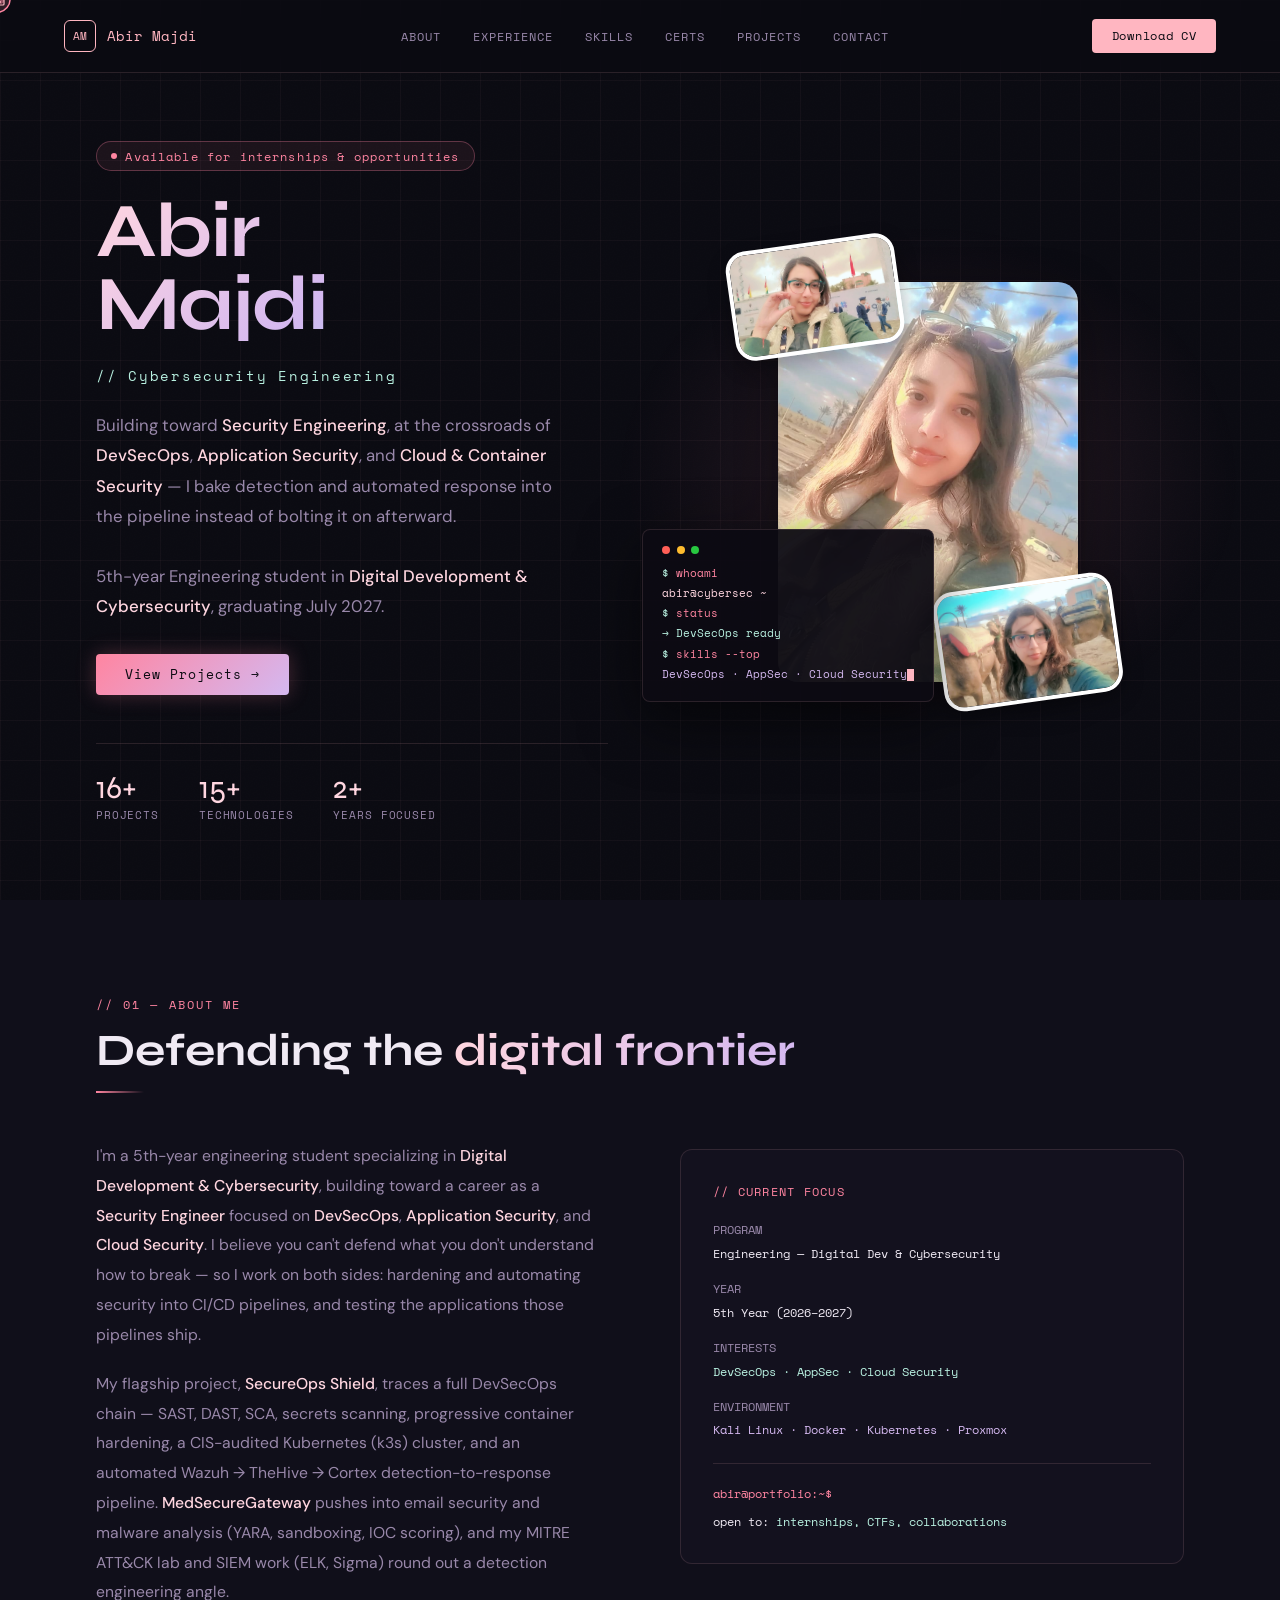
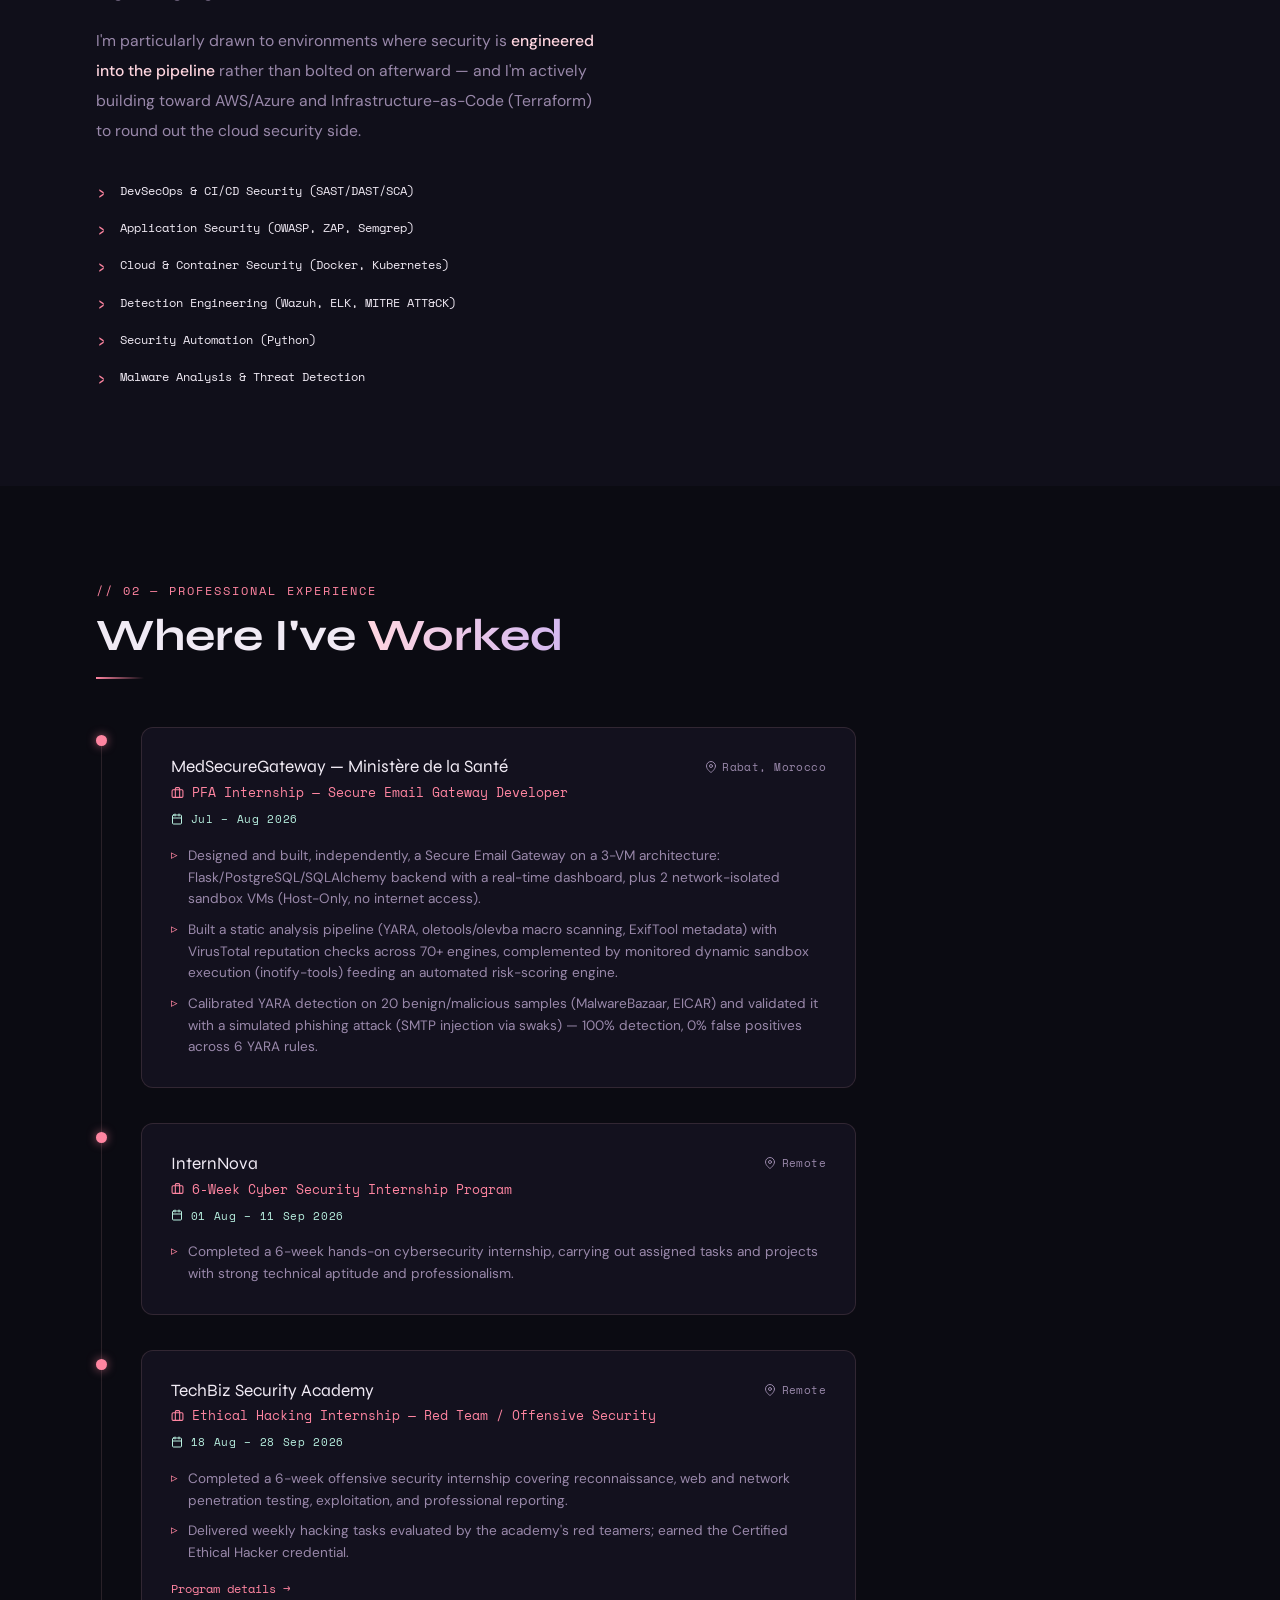
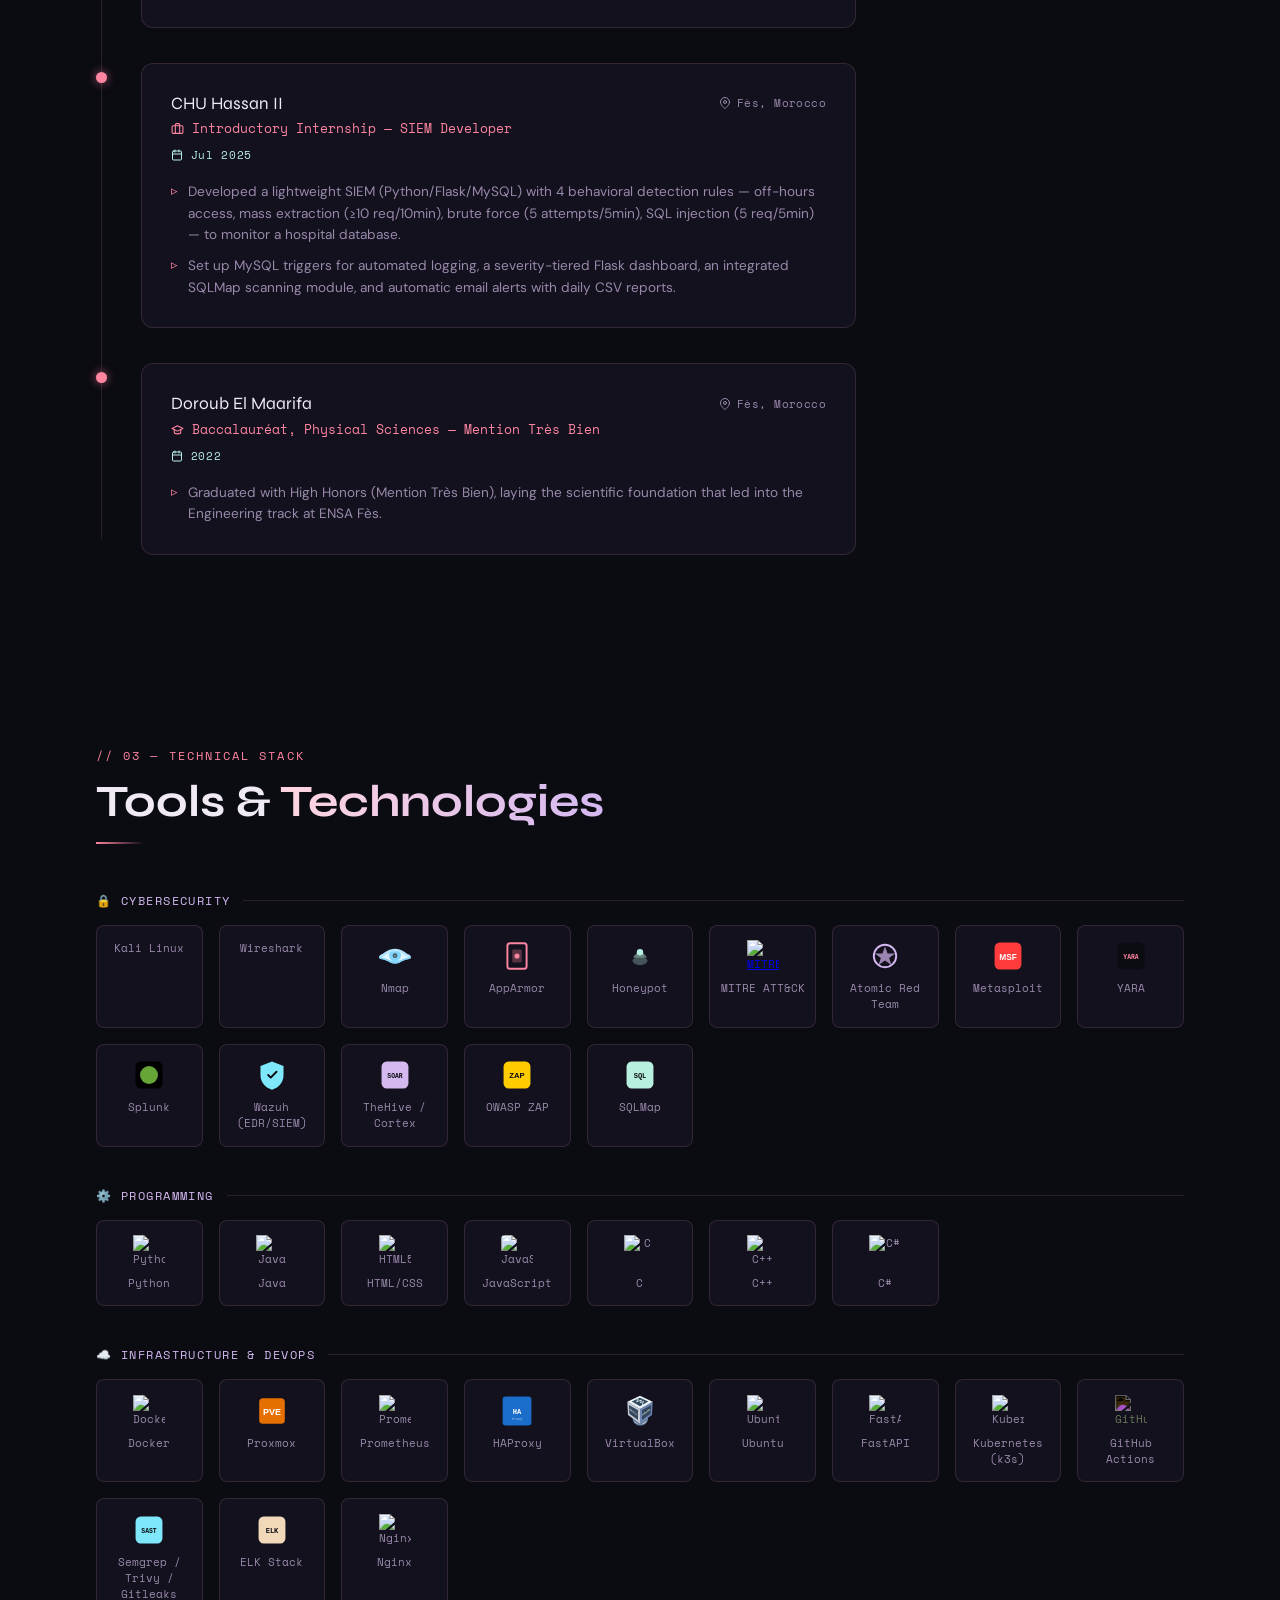
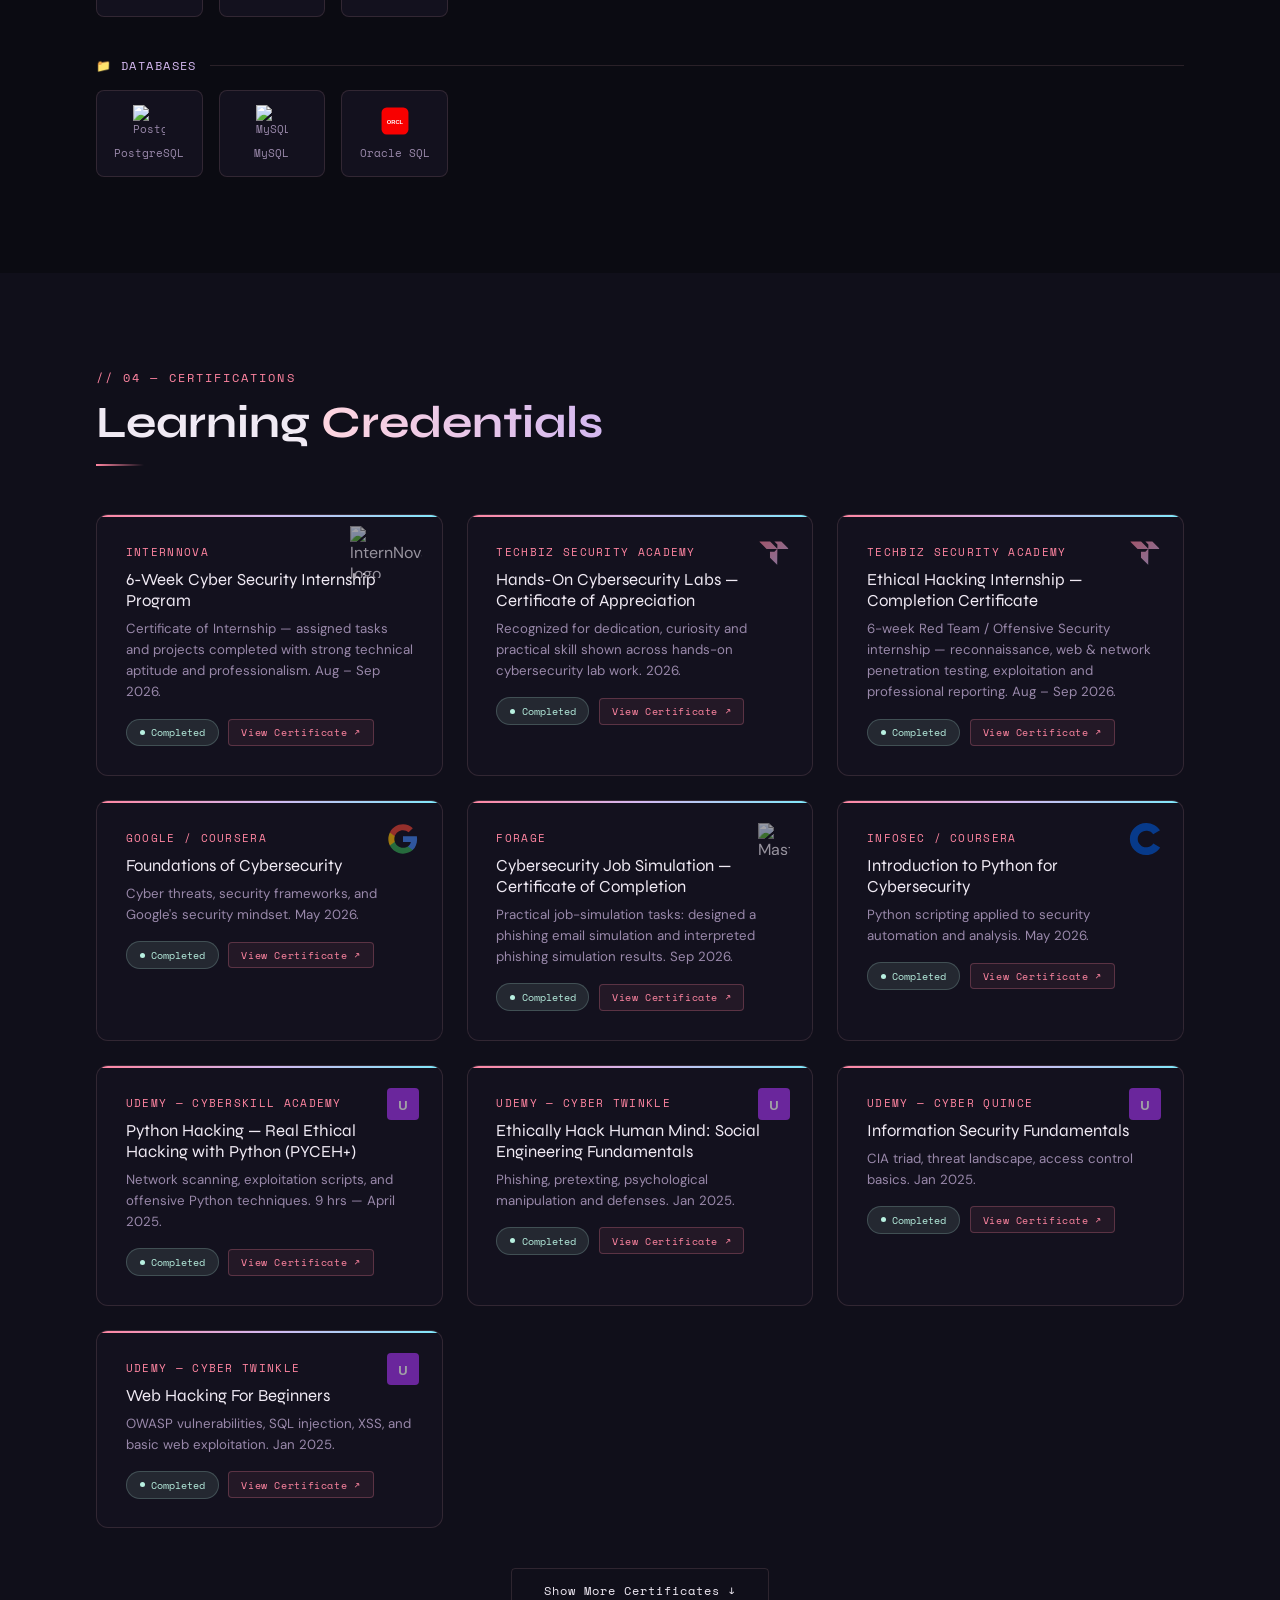
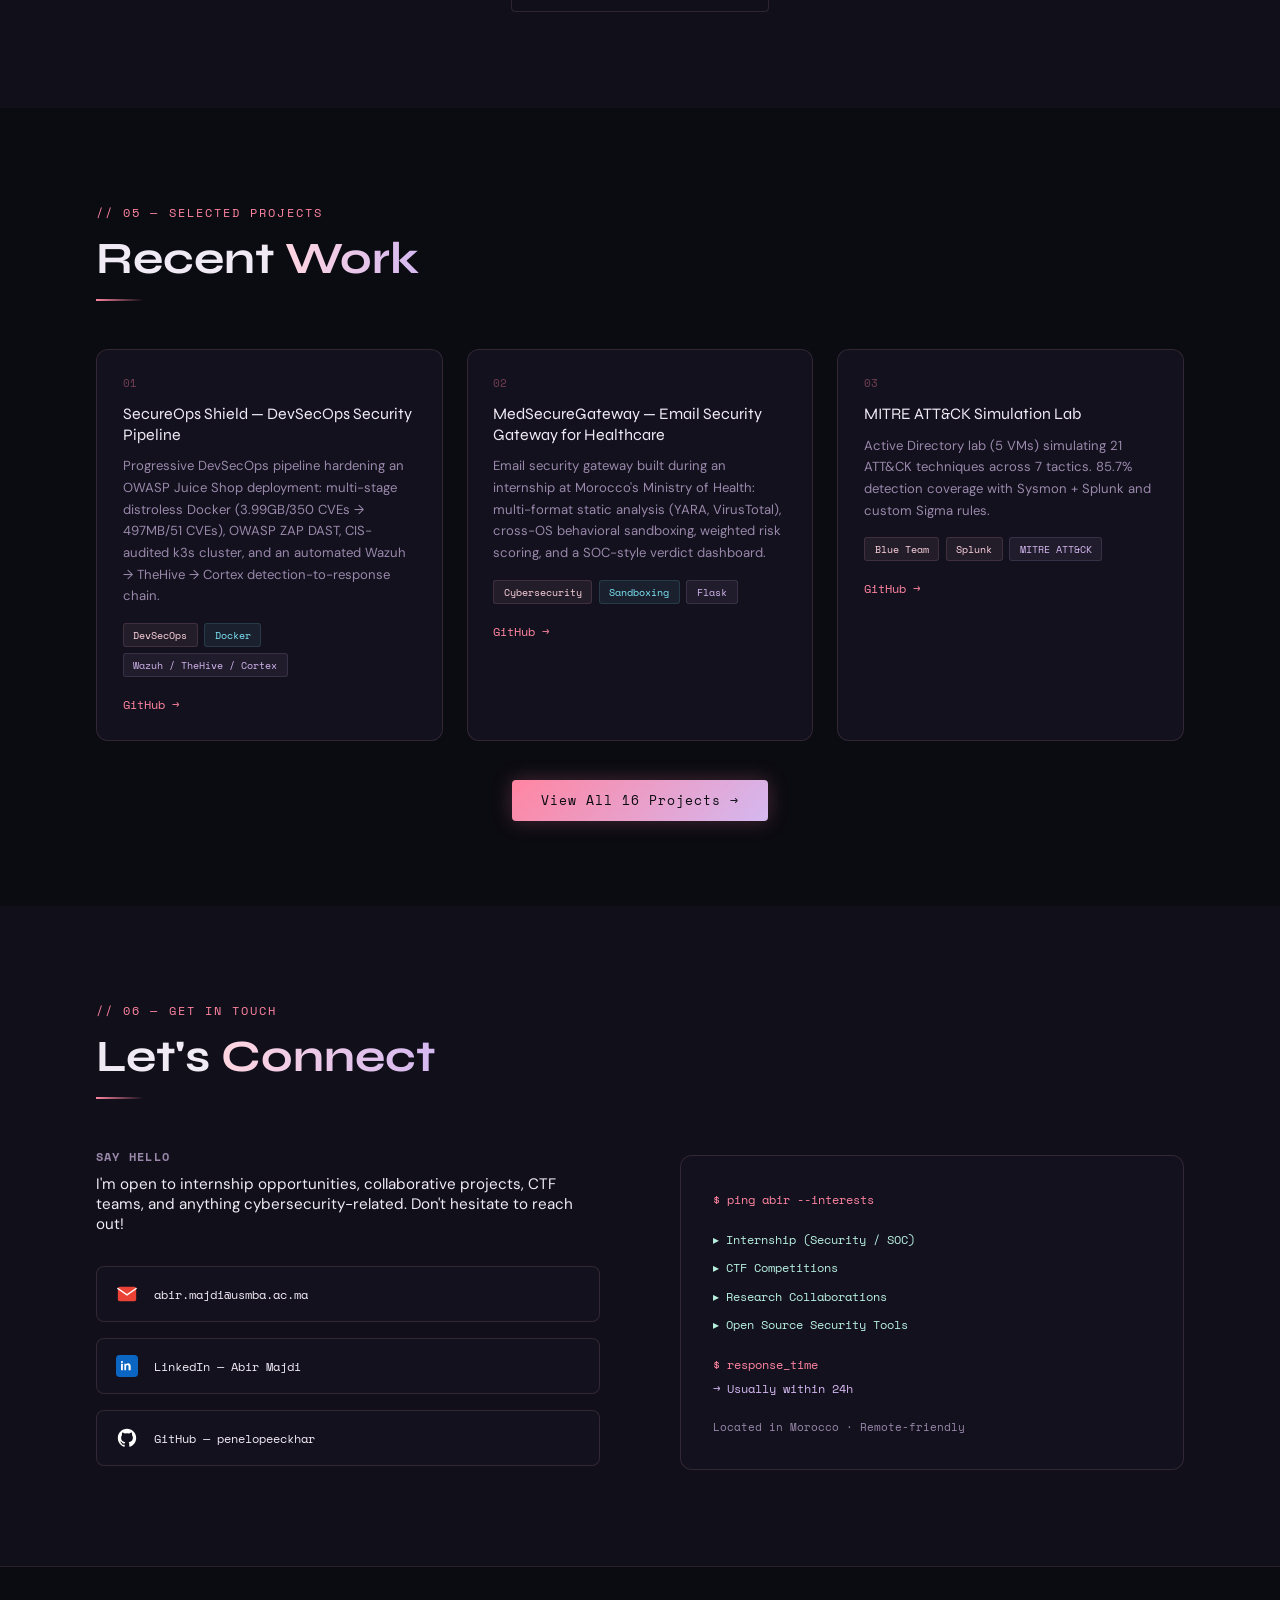
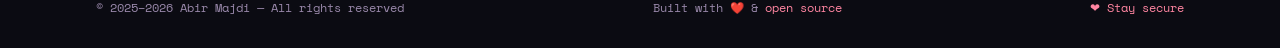
==== index.htm @ 8ecdbb7c "certif" ====
<!DOCTYPE html>
<html lang="en">
<head>
  <meta charset="UTF-8" />
  <meta name="viewport" content="width=device-width, initial-scale=1.0" />
  <title>Abir Majdi — Cybersecurity Engineer</title>
  <link href="https://fonts.googleapis.com/css2?family=Space+Mono:ital,wght@0,400;0,700;1,400&family=DM+Sans:wght@300;400;500;600&family=Syne:wght@700;800&display=swap" rel="stylesheet" />
  <style>
    *, *::before, *::after { box-sizing: border-box; margin: 0; padding: 0; cursor: none !important; }
    #cursor { position: fixed; top: 0; left: 0; pointer-events: none; z-index: 99999; transform: translate(-50%, -50%); }
    #cursor svg { display: block; transition: transform .15s ease; }
    body:has(a:hover) #cursor svg, body:has(button:hover) #cursor svg { transform: scale(1.4); }
    #cursor-trail { position: fixed; top: 0; left: 0; pointer-events: none; z-index: 99998; width: 8px; height: 8px; border-radius: 50%; background: var(--pink-glow); opacity: .5; transform: translate(-50%, -50%); transition: left .12s ease, top .12s ease; }
    :root {
      --bg: #0b0b12; --bg2: #100f1a; --card: #13111e;
      --border: rgba(255,182,193,.13); --pink: #ffb6c1; --pink-light: #ffd6e0;
      --pink-glow: #ff85a1; --mint: #b8f0e0; --lavender: #d4b8f0; --cyan: #7ee8fa;
      --text: #f0eaf4; --muted: #9988aa;
      --font-mono: 'Space Mono', monospace; --font-body: 'DM Sans', sans-serif; --font-head: 'Syne', sans-serif;
    }
    html { scroll-behavior: smooth; }
    body { background: var(--bg); color: var(--text); font-family: var(--font-body); overflow-x: hidden; }
    body::before { content: ''; position: fixed; inset: 0; z-index: 0; pointer-events: none; background-image: url("data:image/svg+xml,%3Csvg viewBox='0 0 200 200' xmlns='http://www.w3.org/2000/svg'%3E%3Cfilter id='n'%3E%3CfeTurbulence type='fractalNoise' baseFrequency='.75' numOctaves='4' stitchTiles='stitch'/%3E%3C/filter%3E%3Crect width='100%25' height='100%25' filter='url(%23n)' opacity='.04'/%3E%3C/svg%3E"); background-size: 200px 200px; opacity: .35; }
    body::after { content: ''; position: fixed; inset: 0; z-index: 0; pointer-events: none; background-image: linear-gradient(rgba(255,182,193,.04) 1px, transparent 1px), linear-gradient(90deg, rgba(255,182,193,.04) 1px, transparent 1px); background-size: 40px 40px; }
    nav { position: fixed; top: 0; left: 0; right: 0; z-index: 1000; display: flex; align-items: center; justify-content: space-between; padding: 1.2rem 4rem; background: rgba(11,11,18,.85); backdrop-filter: blur(20px); border-bottom: 1px solid var(--border); }
    .nav-logo { display: flex; align-items: center; gap: .7rem; font-family: var(--font-mono); font-size: .85rem; color: var(--pink); text-decoration: none; }
    .nav-logo-icon { width: 32px; height: 32px; border: 1.5px solid var(--pink); border-radius: 6px; display: flex; align-items: center; justify-content: center; font-size: .7rem; color: var(--pink); }
    .nav-links { display: flex; gap: 2rem; list-style: none; }
    .nav-links a { font-family: var(--font-mono); font-size: .78rem; color: var(--muted); text-decoration: none; letter-spacing: .08em; text-transform: uppercase; transition: color .2s; position: relative; }
    .nav-links a::after { content: ''; position: absolute; bottom: -4px; left: 0; right: 0; height: 1px; background: var(--pink-glow); transform: scaleX(0); transform-origin: left; transition: transform .25s ease; }
    .nav-links a:hover { color: var(--pink-light); }
    .nav-links a:hover::after { transform: scaleX(1); }
    .nav-cv { font-family: var(--font-mono); font-size: .78rem; color: var(--bg); background: var(--pink); padding: .45rem 1.2rem; border-radius: 4px; text-decoration: none; letter-spacing: .06em; transition: background .2s, transform .15s; }
    .nav-cv:hover { background: var(--pink-light); transform: translateY(-1px); }
    #home { position: relative; z-index: 1; min-height: 100vh; display: grid; grid-template-columns: 1fr 1fr; align-items: center; padding: 8rem 6rem 4rem; gap: 4rem; }
    .hero-text { display: flex; flex-direction: column; gap: 1.5rem; }
    .hero-badge { display: inline-flex; align-items: center; gap: .5rem; font-family: var(--font-mono); font-size: .72rem; color: var(--pink-glow); border: 1px solid rgba(255,133,161,.3); background: rgba(255,133,161,.07); padding: .35rem .9rem; border-radius: 20px; letter-spacing: .1em; width: fit-content; }
    .hero-badge::before { content: ''; width: 6px; height: 6px; border-radius: 50%; background: var(--pink-glow); animation: pulse 2s infinite; }
    @keyframes pulse { 0%, 100% { box-shadow: 0 0 0 0 rgba(255,133,161,.5); } 50% { box-shadow: 0 0 0 5px rgba(255,133,161,0); } }
    .hero-name { font-family: var(--font-head); font-size: clamp(3rem, 6vw, 5.5rem); line-height: .95; letter-spacing: -.02em; background: linear-gradient(135deg, var(--pink-light) 0%, var(--lavender) 50%, var(--cyan) 100%); -webkit-background-clip: text; -webkit-text-fill-color: transparent; background-clip: text; }
    .hero-role { font-family: var(--font-mono); font-size: .9rem; color: var(--mint); letter-spacing: .12em; }
    .hero-desc { font-size: 1.05rem; line-height: 1.8; color: var(--muted); max-width: 480px; }
    .hero-desc strong { color: var(--pink-light); font-weight: 500; }
    .hero-ctas { display: flex; gap: 1rem; flex-wrap: wrap; margin-top: .5rem; }
    .btn-primary { font-family: var(--font-mono); font-size: .8rem; background: linear-gradient(135deg, var(--pink-glow), var(--lavender)); color: #0b0b12; padding: .7rem 1.8rem; border-radius: 4px; text-decoration: none; letter-spacing: .08em; transition: transform .2s, box-shadow .2s; box-shadow: 0 0 20px rgba(255,133,161,.25); }
    .btn-primary:hover { transform: translateY(-2px); box-shadow: 0 0 30px rgba(255,133,161,.45); }
    .btn-outline { font-family: var(--font-mono); font-size: .8rem; border: 1px solid var(--border); color: var(--text); padding: .7rem 1.8rem; border-radius: 4px; text-decoration: none; letter-spacing: .08em; transition: border-color .2s, color .2s; }
    .btn-outline:hover { border-color: var(--pink); color: var(--pink-light); }
    .hero-stats { display: flex; gap: 2.5rem; margin-top: 1.5rem; border-top: 1px solid var(--border); padding-top: 1.5rem; }
    .stat-val { font-family: var(--font-head); font-size: 2rem; color: var(--pink-light); }
    .stat-label { font-family: var(--font-mono); font-size: .68rem; color: var(--muted); letter-spacing: .08em; text-transform: uppercase; }
    .hero-visual { position: relative; display: flex; justify-content: center; align-items: center; }
    .photo-container { position: relative; width: 300px; height: 400px; }
    .profile-photo { width: 100%; height: 100%; border-radius: 20px; box-shadow: 0 10px 40px rgba(0,0,0,.35); object-fit: cover; transition: transform .3s ease; display: block; }
    .profile-photo:hover { transform: scale(1.05); }
    .overlay-photo { position: absolute; width: 180px; border-radius: 20px; bottom: -20px; right: -40px; transform: rotate(-8deg); box-shadow: 0 8px 20px rgba(0,0,0,.3); border: 4px solid #fff; transition: transform .3s ease; object-fit: cover; height: 120px; }
    .overlay-photo:hover { transform: scale(1.05) rotate(-3deg); }
    .overlay-photo1 { position: absolute; width: 170px; border-radius: 20px; top: -40px; left: -48px; transform: rotate(-8deg); box-shadow: 0 8px 20px rgba(0,0,0,.3); border: 4px solid #fff; transition: transform .3s ease; object-fit: cover; height: 110px; }
    .overlay-photo1:hover { transform: scale(1.05) rotate(2deg); }
    .hero-glow { position: absolute; inset: -60px; z-index: 0; background: radial-gradient(ellipse at center, rgba(255,133,161,.12) 0%, transparent 70%); pointer-events: none; }
    .terminal-card { position: absolute; bottom: -20px; left: -30px; z-index: 10; background: rgba(13,11,20,.95); border: 1px solid var(--border); border-radius: 8px; padding: 1rem 1.2rem; font-family: var(--font-mono); font-size: .7rem; min-width: 220px; box-shadow: 0 20px 60px rgba(0,0,0,.5); }
    .term-bar { display: flex; gap: .4rem; margin-bottom: .6rem; }
    .term-dot { width: 8px; height: 8px; border-radius: 50%; }
    .term-red { background: #ff5f57; } .term-yellow { background: #febc2e; } .term-green { background: #28c840; }
    .term-line { color: var(--mint); margin-bottom: .2rem; }
    .term-line span { color: var(--pink-glow); }
    .term-cursor { display: inline-block; width: 7px; height: 12px; background: var(--pink); animation: blink 1s step-end infinite; vertical-align: middle; }
    @keyframes blink { 0%,100%{opacity:1} 50%{opacity:0} }
    section { position: relative; z-index: 1; padding: 6rem 6rem; }
    .section-label { font-family: var(--font-mono); font-size: .72rem; color: var(--pink-glow); letter-spacing: .18em; text-transform: uppercase; margin-bottom: .8rem; }
    .section-title { font-family: var(--font-head); font-size: clamp(2rem, 3.5vw, 3rem); line-height: 1.1; margin-bottom: 1rem; }
    .section-title em { font-style: normal; background: linear-gradient(90deg, var(--pink-light), var(--lavender)); -webkit-background-clip: text; -webkit-text-fill-color: transparent; background-clip: text; }
    .divider { width: 48px; height: 2px; background: linear-gradient(90deg, var(--pink-glow), transparent); margin-bottom: 3rem; }
    #about { background: var(--bg2); }
    .about-grid { display: grid; grid-template-columns: 1fr 1fr; gap: 5rem; align-items: start; }
    .about-text p { color: var(--muted); line-height: 1.9; margin-bottom: 1.2rem; font-size: .98rem; }
    .about-text strong { color: var(--pink-light); font-weight: 500; }
    .focus-list { list-style: none; display: flex; flex-direction: column; gap: .7rem; margin-top: 2rem; }
    .focus-list li { display: flex; align-items: center; gap: .8rem; font-family: var(--font-mono); font-size: .78rem; color: var(--text); }
    .focus-list li::before { content: '›'; color: var(--pink-glow); font-size: 1.1rem; flex-shrink: 0; }

    /* ── EXPERIENCE ── */
    #experience { background: var(--bg); }
    .exp-timeline { position: relative; max-width: 760px; }
    .exp-line { position: absolute; left: 5px; top: .5rem; bottom: 1rem; width: 1px; background: var(--border); }
    .exp-item { position: relative; padding-left: 2.8rem; margin-bottom: 2.2rem; }
    .exp-item:last-child { margin-bottom: 0; }
    .exp-dot { position: absolute; left: 0; top: .55rem; width: 11px; height: 11px; border-radius: 50%; background: var(--pink-glow); box-shadow: 0 0 10px rgba(255,133,161,.6); }
    .exp-card { background: var(--card); border: 1px solid var(--border); border-radius: 12px; padding: 1.8rem; transition: border-color .2s, transform .2s, box-shadow .2s; }
    .exp-card:hover { border-color: rgba(255,182,193,.3); transform: translateY(-4px); box-shadow: 0 16px 40px rgba(0,0,0,.4), 0 0 0 1px rgba(255,182,193,.08); }
    .exp-top { display: flex; flex-wrap: wrap; align-items: center; justify-content: space-between; gap: .5rem; margin-bottom: .3rem; }
    .exp-company { font-family: var(--font-head); font-size: 1.08rem; color: var(--text); }
    .exp-location { display: inline-flex; align-items: center; gap: .35rem; font-family: var(--font-mono); font-size: .68rem; color: var(--muted); letter-spacing: .04em; white-space: nowrap; }
    .exp-role { display: flex; align-items: center; gap: .5rem; font-family: var(--font-mono); font-size: .82rem; color: var(--pink-glow); margin-bottom: .5rem; }
    .exp-dates { display: flex; align-items: center; gap: .5rem; font-family: var(--font-mono); font-size: .7rem; color: var(--mint); letter-spacing: .06em; margin-bottom: 1.1rem; }
    .exp-list { list-style: none; display: flex; flex-direction: column; gap: .55rem; }
    .exp-list li { font-size: .85rem; color: var(--muted); line-height: 1.6; padding-left: 1.1rem; position: relative; }
    .exp-list li::before { content: '▹'; position: absolute; left: 0; color: var(--pink-glow); font-size: .8rem; }
    #skills .skills-grid { display: grid; grid-template-columns: repeat(auto-fill, minmax(100px, 1fr)); gap: 1rem; }
    .skill-chip { background: var(--card); border: 1px solid var(--border); border-radius: 8px; padding: .9rem .6rem; display: flex; flex-direction: column; align-items: center; gap: .5rem; font-family: var(--font-mono); font-size: .68rem; color: var(--muted); transition: border-color .2s, transform .2s, box-shadow .2s; text-align: center; }
    .skill-chip:hover { border-color: var(--pink); color: var(--pink-light); transform: translateY(-3px); box-shadow: 0 8px 24px rgba(255,133,161,.12); }
    .skill-chip .logo { width: 32px; height: 32px; object-fit: contain; display: block; }
    .skill-chip .logo-svg { width: 32px; height: 32px; display: block; }
    .contact-link-icon svg { width: 22px; height: 22px; display: block; flex-shrink: 0; }
    .skills-section-title { font-family: var(--font-mono); font-size: .75rem; color: var(--lavender); letter-spacing: .12em; text-transform: uppercase; margin: 2.5rem 0 1rem; display: flex; align-items: center; gap: .8rem; }
    .skills-section-title::after { content: ''; flex: 1; height: 1px; background: var(--border); }

    /* ── CERTIFICATIONS ── */
    #certifications { background: var(--bg2); }
    .certs-grid { display: grid; grid-template-columns: repeat(auto-fill, minmax(280px, 1fr)); gap: 1.5rem; }
    .cert-card { background: var(--card); border: 1px solid var(--border); border-radius: 12px; padding: 1.8rem; position: relative; overflow: hidden; transition: border-color .2s, transform .2s, box-shadow .2s; }
    .cert-card::before { content: ''; position: absolute; top: 0; left: 0; right: 0; height: 2px; background: linear-gradient(90deg, var(--pink-glow), var(--lavender), var(--cyan)); }
    .cert-card:hover { border-color: rgba(255,182,193,.3); transform: translateY(-4px); box-shadow: 0 16px 40px rgba(0,0,0,.4), 0 0 0 1px rgba(255,182,193,.08); }
    .cert-issuer { font-family: var(--font-mono); font-size: .68rem; color: var(--pink-glow); letter-spacing: .12em; text-transform: uppercase; margin-bottom: .6rem; }
    .cert-name { font-family: var(--font-head); font-size: 1.05rem; margin-bottom: .4rem; color: var(--text); }
    .cert-desc { font-size: .83rem; color: var(--muted); line-height: 1.6; }
    .cert-status { display: inline-flex; align-items: center; gap: .4rem; font-family: var(--font-mono); font-size: .65rem; padding: .3rem .8rem; border-radius: 20px; }
    .cert-status.completed { background: rgba(184,240,224,.1); color: var(--mint); border: 1px solid rgba(184,240,224,.2); }
    .cert-status.in-progress { background: rgba(255,133,161,.1); color: var(--pink-glow); border: 1px solid rgba(255,133,161,.2); }
    .cert-status::before { content: ''; width: 5px; height: 5px; border-radius: 50%; background: currentColor; }
    .cert-icon-wrap { position: absolute; top: 1.4rem; right: 1.4rem; width: 32px; height: 32px; opacity: .6; }
    .cert-icon-wrap img, .cert-icon-wrap svg { width: 100%; height: 100%; object-fit: contain; display: block; }
    /* Show More / Hidden certs — NO !important so JS can override */
    .cert-hidden { display: none; }
    .cert-view-btn { font-family: var(--font-mono); font-size: .65rem; color: var(--pink-glow); background: rgba(255,133,161,.07); border: 1px solid rgba(255,133,161,.25); border-radius: 4px; padding: .28rem .75rem; letter-spacing: .06em; transition: background .2s, border-color .2s; cursor: pointer; }
    .cert-view-btn:hover { background: rgba(255,133,161,.15); border-color: var(--pink-glow); }
    #cert-modal { display: none; position: fixed; inset: 0; z-index: 9999; background: rgba(11,11,18,.92); backdrop-filter: blur(16px); align-items: center; justify-content: center; padding: 1.5rem; }
    #cert-modal.open { display: flex; }

    /* ── PROJECTS ── */
    .preview-grid { display: grid; grid-template-columns: repeat(3, 1fr); gap: 1.5rem; }
    .proj-card { background: var(--card); border: 1px solid var(--border); border-radius: 12px; padding: 1.6rem; transition: border-color .2s, transform .2s, box-shadow .2s; position: relative; }
    .proj-card:hover { border-color: rgba(255,182,193,.25); transform: translateY(-4px); box-shadow: 0 20px 50px rgba(0,0,0,.4); }
    .proj-num { font-family: var(--font-mono); font-size: .68rem; color: rgba(255,133,161,.4); margin-bottom: .8rem; }
    .proj-title { font-family: var(--font-head); font-size: 1rem; margin-bottom: .6rem; color: var(--text); line-height: 1.3; }
    .proj-desc { font-size: .82rem; color: var(--muted); line-height: 1.65; margin-bottom: 1rem; }
    .proj-tags { display: flex; flex-wrap: wrap; gap: .4rem; margin-bottom: 1rem; }
    .tag { font-family: var(--font-mono); font-size: .6rem; padding: .25rem .6rem; border-radius: 3px; background: rgba(255,182,193,.07); color: var(--pink-light); border: 1px solid rgba(255,182,193,.13); }
    .tag.blue { background: rgba(126,232,250,.07); color: var(--cyan); border-color: rgba(126,232,250,.13); }
    .tag.purple { background: rgba(212,184,240,.07); color: var(--lavender); border-color: rgba(212,184,240,.13); }
    .proj-link { font-family: var(--font-mono); font-size: .72rem; color: var(--pink-glow); text-decoration: none; display: inline-flex; align-items: center; gap: .4rem; transition: gap .2s; }
    .proj-link:hover { gap: .7rem; }
    .see-all { text-align: center; margin-top: 3rem; }
    #contact { background: var(--bg2); }
    .contact-grid { display: grid; grid-template-columns: 1fr 1fr; gap: 5rem; align-items: start; }
    .contact-info h3 { font-family: var(--font-mono); font-size: .78rem; color: var(--muted); text-transform: uppercase; letter-spacing: .1em; margin-bottom: .5rem; }
    .contact-info p { color: var(--text); font-size: .95rem; margin-bottom: 2rem; }
    .contact-links { display: flex; flex-direction: column; gap: 1rem; }
    .contact-link { display: flex; align-items: center; gap: 1rem; padding: 1rem 1.2rem; border-radius: 8px; border: 1px solid var(--border); background: var(--card); color: var(--text); text-decoration: none; font-family: var(--font-mono); font-size: .78rem; transition: border-color .2s, background .2s; }
    .contact-link:hover { border-color: var(--pink); background: rgba(255,133,161,.04); }
    footer { position: relative; z-index: 1; border-top: 1px solid var(--border); padding: 2rem 6rem; display: flex; align-items: center; justify-content: space-between; font-family: var(--font-mono); font-size: .72rem; color: var(--muted); }
    footer a { color: var(--pink-glow); text-decoration: none; }
    .reveal { opacity: 0; transform: translateY(24px); transition: opacity .6s ease, transform .6s ease; }
    .reveal.visible { opacity: 1; transform: none; }
    @media (max-width: 900px) {
      nav { padding: 1rem 1.5rem; }
      #home { grid-template-columns: 1fr; padding: 6rem 1.5rem 3rem; gap: 3rem; }
      .hero-visual { display: none; }
      section { padding: 4rem 1.5rem; }
      .about-grid, .contact-grid { grid-template-columns: 1fr; gap: 2.5rem; }
      .preview-grid { grid-template-columns: 1fr; }
      footer { padding: 1.5rem; flex-direction: column; gap: .5rem; text-align: center; }
    }
  </style>
</head>
<body>

<div id="cursor">
  <svg width="28" height="28" viewBox="0 0 28 28" fill="none" xmlns="http://www.w3.org/2000/svg">
    <path d="M14 2 L24 6 L24 14 C24 19.5 19.5 24.5 14 26 C8.5 24.5 4 19.5 4 14 L4 6 Z" fill="rgba(255,133,161,0.15)" stroke="#ff85a1" stroke-width="1.5"/>
    <rect x="10" y="13" width="8" height="6" rx="1" fill="none" stroke="#ffb6c1" stroke-width="1.2"/>
    <path d="M11 13 L11 11 C11 9.3 12.3 8 14 8 C15.7 8 17 9.3 17 11 L17 13" stroke="#ffb6c1" stroke-width="1.2" fill="none"/>
    <circle cx="14" cy="16" r="1" fill="#ffb6c1"/>
  </svg>
</div>
<div id="cursor-trail"></div>

<nav>
  <a href="index.htm" class="nav-logo">
    <div class="nav-logo-icon">AM</div>
    <span>Abir Majdi</span>
  </a>
  <ul class="nav-links">
    <li><a href="#about">About</a></li>
    <li><a href="#experience">Experience</a></li>
    <li><a href="#skills">Skills</a></li>
    <li><a href="#certifications">Certs</a></li>
    <li><a href="#projects-preview">Projects</a></li>
    <li><a href="#contact">Contact</a></li>
  </ul>
  <a href="CV_Abir_Majdi_ATS.pdf" class="nav-cv" target="_blank">Download CV</a>
</nav>

<section id="home">
  <div class="hero-text">
    <div class="hero-badge">Available for internships &amp; opportunities</div>
    <h1 class="hero-name">Abir<br>Majdi</h1>
    <p class="hero-role">// Cybersecurity Engineer — DevSecOps &amp; AppSec</p>
    <p class="hero-desc">Building toward <strong>Security Engineering</strong>, at the crossroads of <strong>DevSecOps</strong>, <strong>Application Security</strong>, and <strong>Cloud &amp; Container Security</strong> — I bake detection and automated response into the pipeline instead of bolting it on afterward.<br><br>5th-year Engineering student in <strong>Digital Development &amp; Cybersecurity</strong>, graduating July 2027.</p>
    <div class="hero-ctas">
      <a href="projets.htm" class="btn-primary">View Projects →</a>
    </div>
    <div class="hero-stats">
      <div><div class="stat-val">16+</div><div class="stat-label">Projects</div></div>
      <div><div class="stat-val">15+</div><div class="stat-label">Technologies</div></div>
      <div><div class="stat-val">2+</div><div class="stat-label">Years Focused</div></div>
    </div>
  </div>
  <div class="hero-visual">
    <div class="hero-glow"></div>
    <div class="photo-container">
      <img src="img/WhatsApp Image 2025-10-07 at 13.26.13 (4).jpeg" class="profile-photo" alt="Abir Majdi" />
      <img src="img/WhatsApp Image 2025-10-07 at 13.26.13 (1).jpeg" class="overlay-photo1" alt="" />
      <img src="img/WhatsApp Image 2025-10-07 at 13.26.13 (2).jpeg" class="overlay-photo" alt="" />
    </div>
    <div class="terminal-card">
      <div class="term-bar"><div class="term-dot term-red"></div><div class="term-dot term-yellow"></div><div class="term-dot term-green"></div></div>
      <div class="term-line">$ <span>whoami</span></div>
      <div class="term-line" style="color:var(--pink-light)">abir@cybersec ~</div>
      <div class="term-line">$ <span>status</span></div>
      <div class="term-line" style="color:var(--mint)">→ DevSecOps ready</div>
      <div class="term-line">$ <span>skills --top</span></div>
      <div class="term-line" style="color:var(--lavender)">DevSecOps · AppSec · Cloud Security<span class="term-cursor"></span></div>
    </div>
  </div>
</section>

<section id="about">
  <div class="reveal">
    <p class="section-label">// 01 — About Me</p>
    <h2 class="section-title">Defending the <em>digital frontier</em></h2>
    <div class="divider"></div>
  </div>
  <div class="about-grid">
    <div class="about-text reveal">
      <p>I'm a 5th-year engineering student specializing in <strong>Digital Development &amp; Cybersecurity</strong>, building toward a career as a <strong>Security Engineer</strong> focused on <strong>DevSecOps</strong>, <strong>Application Security</strong>, and <strong>Cloud Security</strong>. I believe you can't defend what you don't understand how to break — so I work on both sides: hardening and automating security into CI/CD pipelines, and testing the applications those pipelines ship.</p>
      <p>My flagship project, <strong>SecureOps Shield</strong>, traces a full DevSecOps chain — SAST, DAST, SCA, secrets scanning, progressive container hardening, a CIS-audited Kubernetes (k3s) cluster, and an automated Wazuh → TheHive → Cortex detection-to-response pipeline. <strong>MedSecureGateway</strong> pushes into email security and malware analysis (YARA, sandboxing, IOC scoring), and my MITRE ATT&amp;CK lab and SIEM work (ELK, Sigma) round out a detection engineering angle.</p>
      <p>I'm particularly drawn to environments where security is <strong>engineered into the pipeline</strong> rather than bolted on afterward — and I'm actively building toward AWS/Azure and Infrastructure-as-Code (Terraform) to round out the cloud security side.</p>
      <ul class="focus-list">
        <li>DevSecOps &amp; CI/CD Security (SAST/DAST/SCA)</li>
        <li>Application Security (OWASP, ZAP, Semgrep)</li>
        <li>Cloud &amp; Container Security (Docker, Kubernetes)</li>
        <li>Detection Engineering (Wazuh, ELK, MITRE ATT&amp;CK)</li>
        <li>Security Automation (Python)</li>
        <li>Malware Analysis &amp; Threat Detection</li>
      </ul>
    </div>
    <div class="reveal" style="padding-top:.5rem">
      <div style="background:var(--card);border:1px solid var(--border);border-radius:12px;padding:2rem;font-family:var(--font-mono);font-size:.78rem;">
        <div style="color:var(--pink-glow);margin-bottom:1.2rem;letter-spacing:.1em">// CURRENT FOCUS</div>
        <div style="margin-bottom:1rem"><div style="color:var(--muted);margin-bottom:.3rem">PROGRAM</div><div style="color:var(--text)">Engineering — Digital Dev &amp; Cybersecurity</div></div>
        <div style="margin-bottom:1rem"><div style="color:var(--muted);margin-bottom:.3rem">YEAR</div><div style="color:var(--text)">5th Year (2026–2027)</div></div>
        <div style="margin-bottom:1rem"><div style="color:var(--muted);margin-bottom:.3rem">INTERESTS</div><div style="color:var(--mint)">DevSecOps · AppSec · Cloud Security</div></div>
        <div style="margin-bottom:1.5rem"><div style="color:var(--muted);margin-bottom:.3rem">ENVIRONMENT</div><div style="color:var(--lavender)">Kali Linux · Docker · Kubernetes · Proxmox</div></div>
        <div style="border-top:1px solid var(--border);padding-top:1.2rem">
          <div style="color:var(--pink-glow);margin-bottom:.6rem">abir@portfolio:~$</div>
          <div style="color:var(--text)">open to: <span style="color:var(--mint)">internships, CTFs, collaborations</span></div>
        </div>
      </div>
    </div>
  </div>
</section>

<section id="experience">
  <div class="reveal">
    <p class="section-label">// 02 — Professional Experience</p>
    <h2 class="section-title">Where I've <em>Worked</em></h2>
    <div class="divider"></div>
  </div>

  <div class="exp-timeline">
    <div class="exp-line"></div>

    <!-- MedSecureGateway — Ministère de la Santé -->
    <div class="exp-item reveal">
      <div class="exp-dot"></div>
      <div class="exp-card">
        <div class="exp-top">
          <div class="exp-company">MedSecureGateway — Ministère de la Santé</div>
          <span class="exp-location"><svg width="12" height="12" viewBox="0 0 24 24" fill="none" stroke="currentColor" stroke-width="2" stroke-linecap="round" stroke-linejoin="round"><path d="M21 10c0 7-9 13-9 13s-9-6-9-13a9 9 0 0 1 18 0z"/><circle cx="12" cy="10" r="3"/></svg> Rabat, Morocco</span>
        </div>
        <p class="exp-role"><svg width="13" height="13" viewBox="0 0 24 24" fill="none" stroke="currentColor" stroke-width="2" stroke-linecap="round" stroke-linejoin="round"><rect x="2" y="7" width="20" height="14" rx="2"/><path d="M16 21V5a2 2 0 0 0-2-2h-4a2 2 0 0 0-2 2v16"/></svg> PFA Internship — Secure Email Gateway Developer</p>
        <p class="exp-dates"><svg width="12" height="12" viewBox="0 0 24 24" fill="none" stroke="currentColor" stroke-width="2" stroke-linecap="round" stroke-linejoin="round"><rect x="3" y="4" width="18" height="18" rx="2"/><path d="M16 2v4M8 2v4M3 10h18"/></svg> Jul – Aug 2026</p>
        <ul class="exp-list">
          <li>Designed and built, independently, a Secure Email Gateway on a 3-VM architecture: Flask/PostgreSQL/SQLAlchemy backend with a real-time dashboard, plus 2 network-isolated sandbox VMs (Host-Only, no internet access).</li>
          <li>Built a static analysis pipeline (YARA, oletools/olevba macro scanning, ExifTool metadata) with VirusTotal reputation checks across 70+ engines, complemented by monitored dynamic sandbox execution (inotify-tools) feeding an automated risk-scoring engine.</li>
          <li>Calibrated YARA detection on 20 benign/malicious samples (MalwareBazaar, EICAR) and validated it with a simulated phishing attack (SMTP injection via swaks) — 100% detection, 0% false positives across 6 YARA rules.</li>
        </ul>
      </div>
    </div>

    <!-- InternNova -->
    <div class="exp-item reveal">
      <div class="exp-dot"></div>
      <div class="exp-card">
        <div class="exp-top">
          <div class="exp-company">InternNova</div>
          <span class="exp-location"><svg width="12" height="12" viewBox="0 0 24 24" fill="none" stroke="currentColor" stroke-width="2" stroke-linecap="round" stroke-linejoin="round"><path d="M21 10c0 7-9 13-9 13s-9-6-9-13a9 9 0 0 1 18 0z"/><circle cx="12" cy="10" r="3"/></svg> Remote</span>
        </div>
        <p class="exp-role"><svg width="13" height="13" viewBox="0 0 24 24" fill="none" stroke="currentColor" stroke-width="2" stroke-linecap="round" stroke-linejoin="round"><rect x="2" y="7" width="20" height="14" rx="2"/><path d="M16 21V5a2 2 0 0 0-2-2h-4a2 2 0 0 0-2 2v16"/></svg> 6-Week Cyber Security Internship Program</p>
        <p class="exp-dates"><svg width="12" height="12" viewBox="0 0 24 24" fill="none" stroke="currentColor" stroke-width="2" stroke-linecap="round" stroke-linejoin="round"><rect x="3" y="4" width="18" height="18" rx="2"/><path d="M16 2v4M8 2v4M3 10h18"/></svg> 01 Aug – 11 Sep 2026</p>
        <ul class="exp-list">
          <li>Completed a 6-week hands-on cybersecurity internship, carrying out assigned tasks and projects with strong technical aptitude and professionalism.</li>
        </ul>
      </div>
    </div>

    <!-- TechBiz Security Academy — Ethical Hacking Internship -->
    <div class="exp-item reveal">
      <div class="exp-dot"></div>
      <div class="exp-card">
        <div class="exp-top">
          <div class="exp-company">TechBiz Security Academy</div>
          <span class="exp-location"><svg width="12" height="12" viewBox="0 0 24 24" fill="none" stroke="currentColor" stroke-width="2" stroke-linecap="round" stroke-linejoin="round"><path d="M21 10c0 7-9 13-9 13s-9-6-9-13a9 9 0 0 1 18 0z"/><circle cx="12" cy="10" r="3"/></svg> Remote</span>
        </div>
        <p class="exp-role"><svg width="13" height="13" viewBox="0 0 24 24" fill="none" stroke="currentColor" stroke-width="2" stroke-linecap="round" stroke-linejoin="round"><rect x="2" y="7" width="20" height="14" rx="2"/><path d="M16 21V5a2 2 0 0 0-2-2h-4a2 2 0 0 0-2 2v16"/></svg> Ethical Hacking Internship — Red Team / Offensive Security</p>
        <p class="exp-dates"><svg width="12" height="12" viewBox="0 0 24 24" fill="none" stroke="currentColor" stroke-width="2" stroke-linecap="round" stroke-linejoin="round"><rect x="3" y="4" width="18" height="18" rx="2"/><path d="M16 2v4M8 2v4M3 10h18"/></svg> 18 Aug – 28 Sep 2026</p>
        <ul class="exp-list">
          <li>Completed a 6-week offensive security internship covering reconnaissance, web and network penetration testing, exploitation, and professional reporting.</li>
          <li>Delivered weekly hacking tasks evaluated by the academy's red teamers; earned the Certified Ethical Hacker credential.</li>
        </ul>
        <a href="https://academy.techbiz-sec.com/internships/ethical-hacking-internship" target="_blank" class="proj-link" style="margin-top:1rem">Program details →</a>
      </div>
    </div>

    <!-- CHU Hassan II — hospital SIEM -->
    <div class="exp-item reveal">
      <div class="exp-dot"></div>
      <div class="exp-card">
        <div class="exp-top">
          <div class="exp-company">CHU Hassan II</div>
          <span class="exp-location"><svg width="12" height="12" viewBox="0 0 24 24" fill="none" stroke="currentColor" stroke-width="2" stroke-linecap="round" stroke-linejoin="round"><path d="M21 10c0 7-9 13-9 13s-9-6-9-13a9 9 0 0 1 18 0z"/><circle cx="12" cy="10" r="3"/></svg> Fès, Morocco</span>
        </div>
        <p class="exp-role"><svg width="13" height="13" viewBox="0 0 24 24" fill="none" stroke="currentColor" stroke-width="2" stroke-linecap="round" stroke-linejoin="round"><rect x="2" y="7" width="20" height="14" rx="2"/><path d="M16 21V5a2 2 0 0 0-2-2h-4a2 2 0 0 0-2 2v16"/></svg> Introductory Internship — SIEM Developer</p>
        <p class="exp-dates"><svg width="12" height="12" viewBox="0 0 24 24" fill="none" stroke="currentColor" stroke-width="2" stroke-linecap="round" stroke-linejoin="round"><rect x="3" y="4" width="18" height="18" rx="2"/><path d="M16 2v4M8 2v4M3 10h18"/></svg> Jul 2025</p>
        <ul class="exp-list">
          <li>Developed a lightweight SIEM (Python/Flask/MySQL) with 4 behavioral detection rules — off-hours access, mass extraction (≥10 req/10min), brute force (5 attempts/5min), SQL injection (5 req/5min) — to monitor a hospital database.</li>
          <li>Set up MySQL triggers for automated logging, a severity-tiered Flask dashboard, an integrated SQLMap scanning module, and automatic email alerts with daily CSV reports.</li>
        </ul>
      </div>
    </div>

    <!-- Baccalauréat — Doroub El Maarifa -->
    <div class="exp-item reveal">
      <div class="exp-dot"></div>
      <div class="exp-card">
        <div class="exp-top">
          <div class="exp-company">Doroub El Maarifa</div>
          <span class="exp-location"><svg width="12" height="12" viewBox="0 0 24 24" fill="none" stroke="currentColor" stroke-width="2" stroke-linecap="round" stroke-linejoin="round"><path d="M21 10c0 7-9 13-9 13s-9-6-9-13a9 9 0 0 1 18 0z"/><circle cx="12" cy="10" r="3"/></svg> Fès, Morocco</span>
        </div>
        <p class="exp-role"><svg width="13" height="13" viewBox="0 0 24 24" fill="none" stroke="currentColor" stroke-width="2" stroke-linecap="round" stroke-linejoin="round"><path d="M22 10 12 5 2 10l10 5 10-5Z"/><path d="M6 12v5c0 1.5 3 3 6 3s6-1.5 6-3v-5"/></svg> Baccalauréat, Physical Sciences — Mention Très Bien</p>
        <p class="exp-dates"><svg width="12" height="12" viewBox="0 0 24 24" fill="none" stroke="currentColor" stroke-width="2" stroke-linecap="round" stroke-linejoin="round"><rect x="3" y="4" width="18" height="18" rx="2"/><path d="M16 2v4M8 2v4M3 10h18"/></svg> 2022</p>
        <ul class="exp-list">
          <li>Graduated with High Honors (Mention Très Bien), laying the scientific foundation that led into the Engineering track at ENSA Fès.</li>
        </ul>
      </div>
    </div>

  </div>
</section>

<section id="skills">
  <div class="reveal">
    <p class="section-label">// 03 — Technical Stack</p>
    <h2 class="section-title">Tools &amp; <em>Technologies</em></h2>
    <div class="divider"></div>
  </div>
  <div class="reveal">
    <div class="skills-section-title">&#128274; Cybersecurity</div>
    <div class="skills-grid">
      <div class="skill-chip"><img class="logo" src="https://upload.wikimedia.org/wikipedia/commons/2/2b/Kali-dragon-icon.svg" alt="Kali Linux" onerror="this.style.display='none'"/>Kali Linux</div>
      <div class="skill-chip"><img class="logo" src="https://upload.wikimedia.org/wikipedia/commons/thumb/d/df/Wireshark_icon.svg/960px-Wireshark_icon.svg.png" alt="Wireshark" style="border-radius:6px" onerror="this.style.display='none'"/>Wireshark</div>
      <div class="skill-chip">
        <svg class="logo-svg" xmlns="http://www.w3.org/2000/svg" viewBox="0 0 48 48"><path fill="#b3e5fc" d="M44.104,21.491C41.236,20.16,34,13,24,13S6.764,20.16,3.896,21.491C0.564,23.037,0,25,0,26s1,3,5,3s12.041,5.368,15,5.862c2.922,0.488,4,0.336,4,0.336s1.078,0.152,4-0.336C30.959,34.368,39,29,43,29s5-2,5-3S47.436,23.037,44.104,21.491z"/><path fill="#81d4fa" d="M5,29c4,0,12.041,5.368,15,5.862c2.922,0.488,4,0.336,4,0.336s1.078,0.152,4-0.336C30.959,34.368,39,29,43,29s5-2,5-3H0C0,27,1,29,5,29z"/><path fill="#e1f5fe" d="M38.24,22.439C34.58,19.87,30.851,17.001,24,17v0c0,0-0.001,0-0.001,0s-0.001,0-0.001,0v0c-6.851,0.001-10.58,2.87-14.24,5.439C6.75,24.549,3.997,25.31,3.997,26c0,1,0.943,0.515,3.009,0.828C9,27.13,17.998,31.69,23.998,31.692v0c0,0,0.001,0,0.001,0s0.001,0,0.001,0v0c6-0.001,14.998-4.561,16.992-4.863C43.058,26.515,44.001,27,44.001,26C44.001,25.31,41.248,24.549,38.24,22.439z"/><path fill="#81d4fa" d="M33,23c0-1.626-0.438-3.147-1.192-4.464C29.671,17.62,27.173,17,24,17v0c0,0-0.001,0-0.001,0s-0.001,0-0.001,0v0c-3.171,0-5.669,0.619-7.805,1.535C15.438,19.852,15,21.373,15,23c0,3.725,2.263,6.922,5.49,8.289c1.228,0.248,2.418,0.402,3.508,0.402v0c0,0,0.001,0,0.001,0s0.001,0,0.001,0v0c1.091,0,2.282-0.154,3.511-0.403C30.737,29.921,33,26.725,33,23z"/><circle cx="24" cy="23.5" r="3.5" fill="#455a64"/><circle cx="24" cy="23.5" r="1" fill="#b3e5fc"/></svg>
        Nmap
      </div>
      <div class="skill-chip">
        <svg class="logo-svg" viewBox="0 0 100 100" xmlns="http://www.w3.org/2000/svg"><rect x="20" y="10" width="60" height="80" rx="8" fill="none" stroke="#ff85a1" stroke-width="6"/><rect x="35" y="30" width="30" height="40" rx="4" fill="#ff85a1" opacity=".3"/><circle cx="50" cy="50" r="8" fill="#ff85a1"/></svg>
        AppArmor
      </div>
      <div class="skill-chip">
        <svg class="logo-svg" viewBox="0 0 100 100" xmlns="http://www.w3.org/2000/svg"><ellipse cx="50" cy="65" rx="22" ry="12" fill="#b8f0e0" opacity=".3" stroke="#b8f0e0" stroke-width="3"/><path d="M28 55 Q50 20 72 55" fill="#b8f0e0" opacity=".5"/><circle cx="50" cy="38" r="10" fill="#b8f0e0"/></svg>
        Honeypot
      </div>
      <div class="skill-chip"><a href="https://www.freelogovectors.net/mitre-attack-logo/"><img class="logo" src="https://www.freelogovectors.net/wp-content/uploads/2022/07/mitre_attack_logo-freelogovectors.net_.png" alt="MITRE ATTACK Logo"></a>MITRE ATT&amp;CK</div>
      <div class="skill-chip">
        <svg class="logo-svg" viewBox="0 0 100 100" xmlns="http://www.w3.org/2000/svg"><circle cx="50" cy="50" r="35" fill="none" stroke="#d4b8f0" stroke-width="6"/><path d="M50 20 L58 42 L82 42 L63 56 L70 78 L50 64 L30 78 L37 56 L18 42 L42 42 Z" fill="#d4b8f0" opacity=".7"/></svg>
        Atomic Red Team
      </div>
      <div class="skill-chip">
        <svg class="logo-svg" viewBox="0 0 100 100" xmlns="http://www.w3.org/2000/svg"><rect x="8" y="8" width="84" height="84" rx="16" fill="#ff3b3b"/><text x="50" y="62" text-anchor="middle" font-size="26" font-weight="bold" fill="#fff" font-family="sans-serif">MSF</text></svg>
        Metasploit
      </div>
      <div class="skill-chip">
        <svg class="logo-svg" viewBox="0 0 100 100" xmlns="http://www.w3.org/2000/svg"><rect x="8" y="8" width="84" height="84" rx="16" fill="#0b0b12"/><text x="50" y="60" text-anchor="middle" font-size="20" font-weight="bold" fill="#ff85a1" font-family="monospace">YARA</text></svg>
        YARA
      </div>
      <div class="skill-chip">
        <svg class="logo-svg" viewBox="0 0 100 100" xmlns="http://www.w3.org/2000/svg"><rect x="8" y="8" width="84" height="84" rx="16" fill="#000"/><circle cx="50" cy="50" r="28" fill="#65A637"/></svg>
        Splunk
      </div>
      <div class="skill-chip">
        <svg class="logo-svg" viewBox="0 0 100 100" xmlns="http://www.w3.org/2000/svg"><path d="M50 8 L86 22 V50 C86 74 70 90 50 96 C30 90 14 74 14 50 V22 Z" fill="#7ee8fa"/><path d="M38 50 L46 58 L64 40" stroke="#0b0b12" stroke-width="6" fill="none" stroke-linecap="round" stroke-linejoin="round"/></svg>
        Wazuh (EDR/SIEM)
      </div>
      <div class="skill-chip">
        <svg class="logo-svg" viewBox="0 0 100 100" xmlns="http://www.w3.org/2000/svg"><rect x="8" y="8" width="84" height="84" rx="16" fill="#d4b8f0"/><text x="50" y="60" text-anchor="middle" font-size="20" font-weight="bold" fill="#0b0b12" font-family="monospace">SOAR</text></svg>
        TheHive / Cortex
      </div>
      <div class="skill-chip">
        <svg class="logo-svg" viewBox="0 0 100 100" xmlns="http://www.w3.org/2000/svg"><rect x="8" y="8" width="84" height="84" rx="16" fill="#ffcc00"/><text x="50" y="60" text-anchor="middle" font-size="24" font-weight="bold" fill="#0b0b12" font-family="sans-serif">ZAP</text></svg>
        OWASP ZAP
      </div>
      <div class="skill-chip">
        <svg class="logo-svg" viewBox="0 0 100 100" xmlns="http://www.w3.org/2000/svg"><rect x="8" y="8" width="84" height="84" rx="16" fill="#b8f0e0"/><text x="50" y="60" text-anchor="middle" font-size="22" font-weight="bold" fill="#0b0b12" font-family="monospace">SQL</text></svg>
        SQLMap
      </div>
    </div>
    <div class="skills-section-title">&#9881;&#65039; Programming</div>
    <div class="skills-grid">
      <div class="skill-chip"><img class="logo" src="https://cdn.jsdelivr.net/gh/devicons/devicon/icons/python/python-original.svg" alt="Python"/>Python</div>
      <div class="skill-chip"><img class="logo" src="https://cdn.jsdelivr.net/gh/devicons/devicon/icons/java/java-original.svg" alt="Java"/>Java</div>
      <div class="skill-chip"><img class="logo" src="https://cdn.jsdelivr.net/gh/devicons/devicon/icons/html5/html5-original.svg" alt="HTML5"/>HTML/CSS</div>
      <div class="skill-chip"><img class="logo" src="https://cdn.jsdelivr.net/gh/devicons/devicon/icons/javascript/javascript-original.svg" alt="JavaScript" style="border-radius:4px"/>JavaScript</div>
      <div class="skill-chip"><img class="logo" src="https://cdn.jsdelivr.net/gh/devicons/devicon/icons/c/c-original.svg" alt="C"/>C</div>
      <div class="skill-chip"><img class="logo" src="https://cdn.jsdelivr.net/gh/devicons/devicon/icons/cplusplus/cplusplus-original.svg" alt="C++"/>C++</div>
      <div class="skill-chip"><img class="logo" src="https://cdn.jsdelivr.net/gh/devicons/devicon/icons/csharp/csharp-original.svg" alt="C#"/>C#</div>
    </div>
    <div class="skills-section-title">&#9729;&#65039; Infrastructure &amp; DevOps</div>
    <div class="skills-grid">
      <div class="skill-chip"><img class="logo" src="https://cdn.jsdelivr.net/gh/devicons/devicon/icons/docker/docker-original.svg" alt="Docker"/>Docker</div>
      <div class="skill-chip">
        <svg class="logo-svg" viewBox="0 0 100 100" xmlns="http://www.w3.org/2000/svg"><rect x="10" y="10" width="80" height="80" rx="12" fill="#E57000"/><text x="50" y="62" text-anchor="middle" font-size="28" font-weight="bold" fill="#fff" font-family="sans-serif">PVE</text></svg>
        Proxmox
      </div>
      <div class="skill-chip"><img class="logo" src="https://cdn.jsdelivr.net/gh/devicons/devicon/icons/prometheus/prometheus-original.svg" alt="Prometheus"/>Prometheus</div>
      <div class="skill-chip">
        <svg class="logo-svg" viewBox="0 0 100 100" xmlns="http://www.w3.org/2000/svg"><rect x="5" y="5" width="90" height="90" rx="10" fill="#1a6dc8"/><text x="50" y="60" text-anchor="middle" font-size="22" font-weight="bold" fill="#fff" font-family="monospace">HA</text><text x="50" y="78" text-anchor="middle" font-size="11" fill="#9fcff0" font-family="monospace">Proxy</text></svg>
        HAProxy
      </div>
      <div class="skill-chip">
        <!-- <img class="logo" src="https://cdn.jsdelivr.net/gh/devicons/devicon/icons/vmware/vmware-original.svg" alt="VMware" onerror="this.src='https://upload.wikimedia.org/wikipedia/commons/5/5a/Vmware_workstation_16_icon.svg'"/> -->
        <svg class="logo-svg" xmlns="http://www.w3.org/2000/svg" x="0px" y="0px" width="100" height="100" viewBox="0 0 48 48">
<path fill="#47667f" d="M36,35.5C36,29.7,30.9,25,24.5,25S13,29.7,13,35.5S18.1,46,24.5,46S36,41.3,36,35.5z"></path><path fill="#c5cad5" d="M35.5,35c0-5.3-4.9-9.6-11-9.6s-11,4.3-11,9.6s4.9,9.6,11,9.6S35.5,40.3,35.5,35z"></path><path fill="#c5cad5" d="M5,10l19,11v22L6,30L5,10z"></path><path fill="#6d83b3" d="M43,10L24,21v22l18-13L43,10z"></path><path fill="#5a6e91" d="M24.5,44.6c0.3,0,0.5,0,0.8,0l9.8-7.1c0.2-0.8,0.4-1.6,0.4-2.4c0-0.1,0-0.2,0-0.3L24,43l-10.5-7.6 c0.1,1,0.3,2,0.7,3l8.3,6C23.2,44.5,23.8,44.6,24.5,44.6z"></path><path fill="#eaf4f8" d="M5,10l19,11l19-11L24,1L5,10z"></path><path fill="#34495e" d="M11.6 9.9L24 17l12.4-7.1L24 4 11.6 9.9zM40 28l.6-12.9L27 23v14.4L40 28zM8 28L7.4 15.1 21 23v14.4L8 28z"></path><path fill="#eaf4f8" d="M29.7 16.4L26.6 14.4 28.3 10.6 23.7 12.2 25.4 8.5 17.7 11 20.7 6.9 18.8 5.9 19.2 5.1 22.2 6.5 20.3 9.1 27.1 6.8 25.6 10.5 30.2 8.9 27.9 14 30.3 15.6z"></path><path fill="#ecf0f1" d="M28.8 27.4c.1.5-.5 2.8-.5 3.1 0 .3-.2.5-.5.6-.1-.9-.2-1.7-.3-2.6 0-.2.2-.3.4-.4.1.7.1 1.4.2 2.1 0 0 .3-1.5.4-2.3C28.5 27.7 28.6 27.5 28.8 27.4zM38.8 22.4c-.1.3-.1.8-.5 1 0-.3.1-.5.2-.7.2-.4.2-.9 0-1.3-.1-.2.1-.3.2-.4.2-.1.1.2.3.2.2-.2.1-.6.4-.7.1.1 0 .2-.1.3-.2.5-.3 1 0 1.5.1.2 0 .3-.2.4 0 0-.1.1-.2-.1C38.8 22.6 38.8 22.5 38.8 22.4zM29 30c0-.6.1-1.2.1-1.8 0-.2.1-.4.3-.4 0 .7-.1 1.4-.1 2.1 0 .2-.1.2-.2.3C29 30.2 29 30 29 30zM29.5 26.8c.2.1 0 .4 0 .5 0 .1-.1.2-.2.2-.1 0-.1-.1-.1-.2C29.1 27.2 29.3 26.7 29.5 26.8zM19.8 29.7c-.4-.3-.7-.5-1.2-.8.1.4.2.7.5.9.3.2.5.4.8.6.1.1.2.1.1.3-.1.2-.2.1-.3 0-.9-.5-1.4-1.2-1.5-2.2 0-.1 0-.2 0-.3 0-.2 0-.5.3-.6.2-.1.4.1.5.2.2.2.5.3.7.5.1.1.2.2.1.3-.1.2-.2 0-.3 0-.2-.1-.3-.2-.5-.3-.1-.1-.4-.3-.4 0 0 .3 0 .3.2.4.3.2.6.4.9.7C19.9 29.4 19.9 29.4 19.8 29.7zM18.3 29.3c.1.1-.1.3-.2.2-.4-.3-.7-.5-1.1-.8-.2-.1-.2-.3-.2-.4-.1-.7-.1-1.4-.2-2.1 0-.1 0-.1.1-.1.1.1.2.2.2.3 0 .4.1.8.1 1.2.1.7.2.9.7 1.1C17.9 28.9 18 29 18.3 29.3zM29.8 29.6c0-.7.1-1.4.1-2.1 0-.2 0-.2.3-.2.1 0 .2-.4.4-.5 0 .2 0 .4-.2.6-.2.2-.2.4-.2.6 0 .4-.1.7-.1 1.1C30.2 29.4 30.1 29.5 29.8 29.6zM35.3 25.3c-.1 0-.2 0-.1-.1 0-.5.1-2 .2-2.3 0-.1.1-.3-.1-.3-.1 0-.2.1-.2.2-.1.3-.3 2.8-.1 3.1C35.1 26 35.3 25.6 35.3 25.3zM31.6 26.1c0 0-.2.2-.2 0 0-.2 0-.3 0-.5-.2 0-.2.1-.2.3 0 .3 0 .5-.3.8 0 0-.1.2 0 .2.2.4.1.7.1 1.1 0 .2-.1.6.1.7.3.1.5-.6.5-.6-.2 0-.2-.3-.2-.5 0-.4-.1-.8.3-1.1C31.7 26.4 31.6 26.3 31.6 26.1zM37.6 21.7c-.5.4-.6 1.1-.6 1.8 0 .3 0 .8.5.6.8-.4.7-1.3.7-2.1C38.2 21.5 38 21.4 37.6 21.7zM37.5 23.5c-.1 0-.1-.3-.1-.4 0-.4.1-1.1.4-1.1.1 0 .1.1.1.2C37.9 22.6 37.8 23.5 37.5 23.5zM12.7 25.6c-.2-.1-.3-.2-.4-.4-.3-.5-.5-1-.8-1.5.3.2.7.4.8.3.2-.2-.2-.6-.3-.7-.2-.1-.4-.3-.7-.5 0 .3.1 1.3.1 1.7 0 .1.1.2-.1.2-.1 0-.2-.1-.2-.2-.1-.4-.3-2.3-.2-2.4.7.5 1.6.9 1.7 2 0 .4-.1.6-.5.6.1.3.3.5.4.8C12.7 25.4 12.9 25.5 12.7 25.6zM16.4 27.8c-.3-.2-.5-.4-.8-.6-.4-.4-.6-.9-.6-1.4 0-.3.2-.4.5-.2.2.1.4.3.6.4.1 0 .1.2.2 0 .1-.1.1-.2-.1-.3-.3-.2-.6-.4-.9-.6-.2-.1-.4-.2-.5.1-.2.7 0 1.3.3 1.9.3.5.7.7 1.1 1.1 0 0 .2.2.3 0C16.6 28 16.6 27.9 16.4 27.8z"></path><path fill="#ecf0f1" d="M10.7 22.1c-.3-.6-1.4-1.2-1.4-1.3-.4-.3-.6-.2-.7.3 0 .4.1.7.2 1.1.2.8.8 1.2 1.4 1.6.5.3.7.2.7-.3C11 23 10.9 22.3 10.7 22.1zM10.6 23.3c-.1.1-.1.2-.3.1-.7-.2-1.4-1.1-1.4-1.9 0-.1 0-.3.1-.4.2-.1.3 0 .4.1.6.4 1.1.8 1.2 1.6C10.7 23.1 10.7 23.2 10.6 23.3zM36.8 23.4c-.2-.3-.1-.6 0-.9 0-.1.2-.7-.3-.7-.3 0-.7.4-.7.7-.1.5-.2 2.8-.2 2.8.3-.2.6-.4.8-.7C36.7 24.3 36.9 23.8 36.8 23.4zM36.4 23.9c0 .3-.1.5-.4.7 0-.3 0-.5 0-.7 0-.2.1-.3.3-.3C36.4 23.6 36.4 23.8 36.4 23.9zM36.4 22.6c0 .2-.1.4-.4.6 0-.3 0-.5 0-.7 0-.1.1-.2.2-.2C36.5 22.4 36.5 22.5 36.4 22.6zM33 25.1c-.3 0-.3.3-.3.4 0 0-.1 1.6-.1 1.7-.1.1-.1.2-.2.2-.1 0-.1-.2-.1-.3 0-.4 0-.7.1-1.1 0-.1.1-.4-.1-.3-.3 0-.3.3-.3.5 0 .5-.1.9-.1 1.4 0 .3.1.6.4.4.1-.1.3-.3.3-.5.4.1.3-.3.4-.5.1-.5.1-1 .1-1.5C33.1 25.4 33.1 25.2 33 25.1zM14.2 25.1c-.1-.3-.3-.7-.4-1 0-.1-.1-.2-.2-.2-.1 0-.1.1-.2.2l-.6 1.6c0 .1.2.3.4.1.1-.1.3-1 .5-1.4l.5 1.3c-.3 0-.6-.4-.7-.3-.2.2.4.6.7.8.2.1.3.5.4.6 0 .1.2.4.4.2C14.7 26.4 14.5 25.8 14.2 25.1zM33.9 24.3c-.6.4-.6.8-.4.8.1-.1.1-.2.2-.2.1-.1.2-.2.3-.1s.1.3 0 .4c-.1.1-.1.1-.2.2-.3.3-.5.8-.5 1.2 0 .1 0 .3.1.3.1 0 .2 0 .3-.1.1-.2.3-.4.6-.5 0-.6.1-1.1.1-1.9C34.4 24.1 34.1 24.2 33.9 24.3zM33.8 26.3c-.1 0-.1 0-.1 0 0-.3.1-.4.4-.6 0 0 0 0 0 0C34.1 25.9 34 26.1 33.8 26.3z"></path>
</svg>

        VirtualBox
      </div>
      <div class="skill-chip"><img class="logo" src="https://cdn.jsdelivr.net/gh/devicons/devicon@latest/icons/ubuntu/ubuntu-original.svg" alt="Ubuntu"/>Ubuntu</div>
      <div class="skill-chip"><img class="logo" src="https://cdn.jsdelivr.net/gh/devicons/devicon/icons/fastapi/fastapi-original.svg" alt="FastAPI"/>FastAPI</div>
      <div class="skill-chip"><img class="logo" src="https://cdn.jsdelivr.net/gh/devicons/devicon/icons/kubernetes/kubernetes-plain.svg" alt="Kubernetes"/>Kubernetes (k3s)</div>
      <div class="skill-chip"><img class="logo" src="https://cdn.jsdelivr.net/gh/devicons/devicon/icons/github/github-original.svg" alt="GitHub Actions" style="filter:invert(1)"/>GitHub Actions</div>
      <div class="skill-chip">
        <svg class="logo-svg" viewBox="0 0 100 100" xmlns="http://www.w3.org/2000/svg"><rect x="8" y="8" width="84" height="84" rx="16" fill="#7ee8fa"/><text x="50" y="60" text-anchor="middle" font-size="20" font-weight="bold" fill="#0b0b12" font-family="monospace">SAST</text></svg>
        Semgrep / Trivy / Gitleaks
      </div>
      <div class="skill-chip">
        <svg class="logo-svg" viewBox="0 0 100 100" xmlns="http://www.w3.org/2000/svg"><rect x="8" y="8" width="84" height="84" rx="16" fill="#f0d8b8"/><text x="50" y="60" text-anchor="middle" font-size="22" font-weight="bold" fill="#0b0b12" font-family="monospace">ELK</text></svg>
        ELK Stack
      </div>
      <div class="skill-chip"><img class="logo" src="https://cdn.jsdelivr.net/gh/devicons/devicon/icons/nginx/nginx-original.svg" alt="Nginx"/>Nginx</div>
    </div>
    <div class="skills-section-title">&#128193; Databases</div>
    <div class="skills-grid">
      <div class="skill-chip"><img class="logo" src="https://cdn.jsdelivr.net/gh/devicons/devicon/icons/postgresql/postgresql-plain.svg" alt="PostgreSQL"/>PostgreSQL</div>
      <div class="skill-chip"><img class="logo" src="https://cdn.jsdelivr.net/gh/devicons/devicon/icons/mysql/mysql-original.svg" alt="MySQL"/>MySQL</div>
      <div class="skill-chip">
        <svg class="logo-svg" viewBox="0 0 100 100" xmlns="http://www.w3.org/2000/svg"><rect x="8" y="8" width="84" height="84" rx="16" fill="#f80000"/><text x="50" y="58" text-anchor="middle" font-size="18" font-weight="bold" fill="#fff" font-family="sans-serif">ORCL</text></svg>
        Oracle SQL
      </div>
    </div>
  </div>
</section>

<!-- CERTIFICATIONS -->
<section id="certifications">
  <div class="reveal">
    <p class="section-label">// 04 — Certifications</p>
    <h2 class="section-title">Learning <em>Credentials</em></h2>
    <div class="divider"></div>
  </div>

  <div class="certs-grid" id="certs-grid">

    <!-- ══ VISIBLE (8 cards) ══ -->

    <!-- 0a. InternNova — Cybersecurity Internship -->
    <div class="cert-card reveal">
      <div class="cert-icon-wrap" style="width:72px;height:52px;top:0.7rem;right:1.25rem">
        <img src="https://internnova.co.in/logo.png" alt="InternNova logo" />
      </div>
      <div class="cert-issuer">InternNova</div>
      <div class="cert-name">6-Week Cyber Security Internship Program</div>
      <div class="cert-desc">Certificate of Internship — assigned tasks and projects completed with strong technical aptitude and professionalism. Aug – Sep 2026.</div>
      <div style="display:flex;gap:.6rem;flex-wrap:wrap;align-items:center;margin-top:1rem">
        <span class="cert-status completed">Completed</span>
        <button class="cert-view-btn" onclick="openCert('Certificate_Abir_Majdi.pdf')">View Certificate ↗</button>
      </div>
    </div>

    <!-- 0b. TechBiz Security Academy — Hands-On Cybersecurity Labs -->
    <div class="cert-card reveal">
      <div class="cert-icon-wrap">
        <svg viewBox="241 247 122 101" xmlns="http://www.w3.org/2000/svg">
          <defs>
            <linearGradient id="tbsMark" x1="0" y1="0" x2="1" y2="1">
              <stop offset="0" stop-color="#ff85a1"/>
              <stop offset="1" stop-color="#d4b8f0"/>
            </linearGradient>
          </defs>
          <path fill="url(#tbsMark)" d="M355.08,281.94h-40.04s-.01,58.49-.01,58.49c0,.29-.31,1.08-.42,1.34-.14.34-1.23.24-1.67-.2l-26.19-26.21-.11-22.43,16.8-.07c3.46-3.46,6.34-6.23,9.81-10.79l-39.63-.22-26.48-26.49c-.36-.36-.3-1.64.14-2.07l39.83.05,8.78,8.98,18.56,18.6c.58-5.85.44-10.41.44-15.82l-11.56-11.79h25.93c1.3.43,2.47,2.03,3.64,3.21l23.01,23.16c.43.43.69,1.37.52,1.58-.22.27-.93.67-1.34.67Z"/>
        </svg>
      </div>
      <div class="cert-issuer">TechBiz Security Academy</div>
      <div class="cert-name">Hands-On Cybersecurity Labs — Certificate of Appreciation</div>
      <div class="cert-desc">Recognized for dedication, curiosity and practical skill shown across hands-on cybersecurity lab work. 2026.</div>
      <div style="display:flex;gap:.6rem;flex-wrap:wrap;align-items:center;margin-top:1rem">
        <span class="cert-status completed">Completed</span>
        <button class="cert-view-btn" onclick="openCert('Certificate CERT-2026-00139 — TechBiz Security Academy_organized.pdf')">View Certificate ↗</button>
      </div>
    </div>

    <!-- 0c. TechBiz Security Academy — Ethical Hacking Internship Completion -->
    <div class="cert-card reveal">
      <div class="cert-icon-wrap">
        <svg viewBox="241 247 122 101" xmlns="http://www.w3.org/2000/svg">
          <defs>
            <linearGradient id="tbsMark2" x1="0" y1="0" x2="1" y2="1">
              <stop offset="0" stop-color="#ff85a1"/>
              <stop offset="1" stop-color="#d4b8f0"/>
            </linearGradient>
          </defs>
          <path fill="url(#tbsMark2)" d="M355.08,281.94h-40.04s-.01,58.49-.01,58.49c0,.29-.31,1.08-.42,1.34-.14.34-1.23.24-1.67-.2l-26.19-26.21-.11-22.43,16.8-.07c3.46-3.46,6.34-6.23,9.81-10.79l-39.63-.22-26.48-26.49c-.36-.36-.3-1.64.14-2.07l39.83.05,8.78,8.98,18.56,18.6c.58-5.85.44-10.41.44-15.82l-11.56-11.79h25.93c1.3.43,2.47,2.03,3.64,3.21l23.01,23.16c.43.43.69,1.37.52,1.58-.22.27-.93.67-1.34.67Z"/>
        </svg>
      </div>
      <div class="cert-issuer">TechBiz Security Academy</div>
      <div class="cert-name">Ethical Hacking Internship — Completion Certificate</div>
      <div class="cert-desc">6-week Red Team / Offensive Security internship — reconnaissance, web &amp; network penetration testing, exploitation and professional reporting. Aug – Sep 2026.</div>
      <div style="display:flex;gap:.6rem;flex-wrap:wrap;align-items:center;margin-top:1rem">
        <span class="cert-status completed">Completed</span>
        <button class="cert-view-btn" onclick="openCert('Certificate CERT-2026-00298 — TechBiz Security Academy.pdf')">View Certificate ↗</button>
      </div>
    </div>

    <!-- 1. Google Cybersecurity -->
    <div class="cert-card reveal">
      <div class="cert-icon-wrap">
        <svg viewBox="0 0 48 48" xmlns="http://www.w3.org/2000/svg"><path fill="#4285F4" d="M45.12 24.5c0-1.56-.14-3.06-.4-4.5H24v8.51h11.84c-.51 2.75-2.06 5.08-4.39 6.64v5.52h7.11c4.16-3.83 6.56-9.47 6.56-16.17z"/><path fill="#34A853" d="M24 46c5.94 0 10.92-1.97 14.56-5.33l-7.11-5.52c-1.97 1.32-4.49 2.1-7.45 2.1-5.73 0-10.58-3.87-12.31-9.07H4.34v5.7C7.96 41.07 15.4 46 24 46z"/><path fill="#FBBC05" d="M11.69 28.18C11.25 26.86 11 25.45 11 24s.25-2.86.69-4.18v-5.7H4.34C2.85 17.09 2 20.45 2 24c0 3.55.85 6.91 2.34 9.88l7.35-5.7z"/><path fill="#EA4335" d="M24 10.75c3.23 0 6.13 1.11 8.41 3.29l6.31-6.31C34.91 4.18 29.93 2 24 2 15.4 2 7.96 6.93 4.34 14.12l7.35 5.7c1.73-5.2 6.58-9.07 12.31-9.07z"/></svg>
      </div>
      <div class="cert-issuer">Google / Coursera</div>
      <div class="cert-name">Foundations of Cybersecurity</div>
      <div class="cert-desc">Cyber threats, security frameworks, and Google's security mindset. May 2026.</div>
      <div style="display:flex;gap:.6rem;flex-wrap:wrap;align-items:center;margin-top:1rem">
        <span class="cert-status completed">Completed</span>
        <button class="cert-view-btn" onclick="openCert('certif google.pdf')">View Certificate ↗</button>
      </div>
    </div>

    <!-- 1b. Forage — Cybersecurity Job Simulation -->
    <div class="cert-card reveal">
      <div class="cert-icon-wrap">
        <img src="https://urlcard.jp/images/web_top/credit_icon/credit_master.png" alt="Mastercard logo" />
      </div>
      <div class="cert-issuer">Forage</div>
      <div class="cert-name">Cybersecurity Job Simulation — Certificate of Completion</div>
      <div class="cert-desc">Practical job-simulation tasks: designed a phishing email simulation and interpreted phishing simulation results. Sep 2026.</div>
      <div style="display:flex;gap:.6rem;flex-wrap:wrap;align-items:center;margin-top:1rem">
        <span class="cert-status completed">Completed</span>
        <button class="cert-view-btn" onclick="openCert('vcKAB5yYAgvemepGQ_mfxGwGDp6WkQmtmTf_6ab9462df13560b2ad5adff0_1790543693277_completion_certificate.pdf')">View Certificate ↗</button>
      </div>
    </div>

    <!-- 2. Infosec Python -->
    <div class="cert-card reveal">
      <div class="cert-icon-wrap">
        <svg version="1.2" xmlns="http://www.w3.org/2000/svg" viewBox="0 0 1546 1633" width="1546" height="1633"><style>.a{fill:#0056d2}</style><path class="a" d="m0 816.7c0-452.8 370.7-816.7 834-816.7 282.5-2.3 547.7 138.6 704.4 373.7l-347.3 201.9c-19.6-28.6-42.9-55-69.3-77.6-26.4-23.3-55.7-42.9-86.6-58.7-30.9-16.6-63.3-28.7-97.2-37-34.7-8.2-69.3-12-104-12-238.1 0-433.2 198.1-433.2 426.4 0 228.3 195.1 426.5 433.2 426.5 36.2 0 73.1-4.5 108.5-12.8q52.7-13.6 101.7-40.7c31.7-17.3 61-39.2 88.2-64 26.3-24.9 49.7-53.5 68.5-84.4l344.3 204.9c-155.2 241.9-424.1 388-711.2 386.5-463.3 0.8-834-369.9-834-816z"/></svg>
      </div>
      <div class="cert-issuer">Infosec / Coursera</div>
      <div class="cert-name">Introduction to Python for Cybersecurity</div>
      <div class="cert-desc">Python scripting applied to security automation and analysis. May 2026.</div>
      <div style="display:flex;gap:.6rem;flex-wrap:wrap;align-items:center;margin-top:1rem">
        <span class="cert-status completed">Completed</span>
        <button class="cert-view-btn" onclick="openCert('certif python coursera.pdf')">View Certificate ↗</button>
      </div>
    </div>

    <!-- 3. Udemy PYCEH+ -->
    <div class="cert-card reveal">
      <div class="cert-icon-wrap">
        <svg viewBox="0 0 32 32" xmlns="http://www.w3.org/2000/svg"><rect width="32" height="32" rx="4" fill="#A435F0"/><text x="16" y="22" text-anchor="middle" font-size="13" font-weight="bold" fill="#fff" font-family="sans-serif">U</text></svg>
      </div>
      <div class="cert-issuer">Udemy — CyberSkill Academy</div>
      <div class="cert-name">Python Hacking — Real Ethical Hacking with Python (PYCEH+)</div>
      <div class="cert-desc">Network scanning, exploitation scripts, and offensive Python techniques. 9 hrs — April 2025.</div>
      <div style="display:flex;gap:.6rem;flex-wrap:wrap;align-items:center;margin-top:1rem">
        <span class="cert-status completed">Completed</span>
        <button class="cert-view-btn" onclick="openCert('Real Ethical Hacking with Python.pdf')">View Certificate ↗</button>
      </div>
    </div>

    <!-- 4. Social Engineering -->
    <div class="cert-card reveal">
      <div class="cert-icon-wrap">
        <svg viewBox="0 0 32 32" xmlns="http://www.w3.org/2000/svg"><rect width="32" height="32" rx="4" fill="#A435F0"/><text x="16" y="22" text-anchor="middle" font-size="13" font-weight="bold" fill="#fff" font-family="sans-serif">U</text></svg>
      </div>
      <div class="cert-issuer">Udemy — Cyber Twinkle</div>
      <div class="cert-name">Ethically Hack Human Mind: Social Engineering Fundamentals</div>
      <div class="cert-desc">Phishing, pretexting, psychological manipulation and defenses. Jan 2025.</div>
      <div style="display:flex;gap:.6rem;flex-wrap:wrap;align-items:center;margin-top:1rem">
        <span class="cert-status completed">Completed</span>
        <button class="cert-view-btn" onclick="openCert('Social Engineering Fundamentals.pdf')">View Certificate ↗</button>
      </div>
    </div>

    <!-- 5. Info Security Fundamentals -->
    <div class="cert-card reveal">
      <div class="cert-icon-wrap">
        <svg viewBox="0 0 32 32" xmlns="http://www.w3.org/2000/svg"><rect width="32" height="32" rx="4" fill="#A435F0"/><text x="16" y="22" text-anchor="middle" font-size="13" font-weight="bold" fill="#fff" font-family="sans-serif">U</text></svg>
      </div>
      <div class="cert-issuer">Udemy — Cyber Quince</div>
      <div class="cert-name">Information Security Fundamentals</div>
      <div class="cert-desc">CIA triad, threat landscape, access control basics. Jan 2025.</div>
      <div style="display:flex;gap:.6rem;flex-wrap:wrap;align-items:center;margin-top:1rem">
        <span class="cert-status completed">Completed</span>
        <button class="cert-view-btn" onclick="openCert('info security fundamentals.pdf')">View Certificate ↗</button>
      </div>
    </div>

    <!-- 6. Web Hacking -->
    <div class="cert-card reveal">
      <div class="cert-icon-wrap">
        <svg viewBox="0 0 32 32" xmlns="http://www.w3.org/2000/svg"><rect width="32" height="32" rx="4" fill="#A435F0"/><text x="16" y="22" text-anchor="middle" font-size="13" font-weight="bold" fill="#fff" font-family="sans-serif">U</text></svg>
      </div>
      <div class="cert-issuer">Udemy — Cyber Twinkle</div>
      <div class="cert-name">Web Hacking For Beginners</div>
      <div class="cert-desc">OWASP vulnerabilities, SQL injection, XSS, and basic web exploitation. Jan 2025.</div>
      <div style="display:flex;gap:.6rem;flex-wrap:wrap;align-items:center;margin-top:1rem">
        <span class="cert-status completed">Completed</span>
        <button class="cert-view-btn" onclick="openCert('web hacking.pdf')">View Certificate ↗</button>
      </div>
    </div>

    <!-- ══ HIDDEN (revealed by Show More) ══ -->

    <!-- 7. Cryptography -->
    <div class="cert-card reveal cert-hidden">
      <div class="cert-icon-wrap">
        <svg viewBox="0 0 32 32" xmlns="http://www.w3.org/2000/svg"><rect width="32" height="32" rx="16" fill="#00A651"/><text x="16" y="22" text-anchor="middle" font-size="11" font-weight="bold" fill="#fff" font-family="sans-serif">GL</text></svg>
      </div>
      <div class="cert-issuer">Great Learning</div>
      <div class="cert-name">Cryptography</div>
      <div class="cert-desc">Symmetric &amp; asymmetric encryption, hashing, PKI and digital signatures.</div>
      <div style="display:flex;gap:.6rem;flex-wrap:wrap;align-items:center;margin-top:1rem">
        <span class="cert-status completed">Completed</span>
        <button class="cert-view-btn" onclick="openCert('Cryptography.pdf')">View Certificate ↗</button>
      </div>
    </div>

    <!-- 8. DataCamp AI -->
    <div class="cert-card reveal cert-hidden">
      <div class="cert-icon-wrap">
        <svg viewBox="0 0 32 32" xmlns="http://www.w3.org/2000/svg"><rect width="32" height="32" rx="4" fill="#03EF62"/><text x="16" y="22" text-anchor="middle" font-size="9" font-weight="bold" fill="#05192D" font-family="sans-serif">DATA</text></svg>
      </div>
      <div class="cert-issuer">DataCamp</div>
      <div class="cert-name">Introduction to AI for Work</div>
      <div class="cert-desc">Practical AI tools and workflows for professionals. 2–3 hrs — Feb 2026.</div>
      <div style="display:flex;gap:.6rem;flex-wrap:wrap;align-items:center;margin-top:1rem">
        <span class="cert-status completed">Completed</span>
        <button class="cert-view-btn" onclick="openCert('certificate IA.pdf')">View Certificate ↗</button>
      </div>
    </div>

    <!-- 9. DataCamp Cloud -->
    <div class="cert-card reveal cert-hidden">
      <div class="cert-icon-wrap">
        <svg viewBox="0 0 32 32" xmlns="http://www.w3.org/2000/svg"><rect width="32" height="32" rx="4" fill="#03EF62"/><text x="16" y="22" text-anchor="middle" font-size="9" font-weight="bold" fill="#05192D" font-family="sans-serif">DATA</text></svg>
      </div>
      <div class="cert-issuer">DataCamp</div>
      <div class="cert-name">Understanding Cloud Computing</div>
      <div class="cert-desc">IaaS, PaaS, SaaS concepts, deployment models and key providers. 2 hrs — Feb 2026.</div>
      <div style="display:flex;gap:.6rem;flex-wrap:wrap;align-items:center;margin-top:1rem">
        <span class="cert-status completed">Completed</span>
        <button class="cert-view-btn" onclick="openCert('certificate cloud.pdf')">View Certificate ↗</button>
      </div>
    </div>

    <!-- 10. HTB Bootcamp -->
    <div class="cert-card reveal cert-hidden">
      <div class="cert-icon-wrap">
        <svg viewBox="0 0 32 32" xmlns="http://www.w3.org/2000/svg"><rect width="32" height="32" rx="4" fill="#9FEF00"/><text x="16" y="21" text-anchor="middle" font-size="9" font-weight="bold" fill="#111" font-family="monospace">HTB</text></svg>
      </div>
      <div class="cert-issuer">SecOps ENSA Fès × EliteSec UM6P × Hack The Box</div>
      <div class="cert-name">Women in Cybersecurity Bootcamp</div>
      <div class="cert-desc">CTF challenges and security workshops. International Women's Day — March 8, 2026.</div>
      <div style="display:flex;gap:.6rem;flex-wrap:wrap;align-items:center;margin-top:1rem">
        <span class="cert-status completed">Completed</span>
        <button class="cert-view-btn" onclick="openCert('certificates_bootcamp_ABIR (1).pdf')">View Certificate ↗</button>
      </div>
    </div>

    <!-- 11. HTML Beginner -->
    <div class="cert-card reveal cert-hidden">
      <div class="cert-icon-wrap">
        <img src="https://cdn.jsdelivr.net/gh/devicons/devicon/icons/html5/html5-original.svg" alt="HTML5"/>
      </div>
      <div class="cert-issuer">Udemy — Kioomars Jonood</div>
      <div class="cert-name">Mastering HTML5 &amp; CSS3 — Part 1 (Beginner)</div>
      <div class="cert-desc">HTML5 structure, semantic elements, CSS fundamentals. 4 hrs — June 2025.</div>
      <div style="display:flex;gap:.6rem;flex-wrap:wrap;align-items:center;margin-top:1rem">
        <span class="cert-status completed">Completed</span>
        <button class="cert-view-btn" onclick="openCert('certif d\u00e9butant html.pdf')">View Certificate ↗</button>
      </div>
    </div>

    <!-- 12. HTML Intermediate -->
    <div class="cert-card reveal cert-hidden">
      <div class="cert-icon-wrap">
        <img src="https://cdn.jsdelivr.net/gh/devicons/devicon/icons/css3/css3-original.svg" alt="CSS3"/>
      </div>
      <div class="cert-issuer">Udemy — Kioomars Jonood</div>
      <div class="cert-name">Mastering HTML5 &amp; CSS3 — Part 2 (Intermediate)</div>
      <div class="cert-desc">Flexbox, Grid, transitions, responsive design patterns. 4 hrs — June 2025.</div>
      <div style="display:flex;gap:.6rem;flex-wrap:wrap;align-items:center;margin-top:1rem">
        <span class="cert-status completed">Completed</span>
        <button class="cert-view-btn" onclick="openCert('certif interm\u00e9diaire html.pdf')">View Certificate ↗</button>
      </div>
    </div>

    <!-- 13. HTML Advanced -->
    <div class="cert-card reveal cert-hidden">
      <div class="cert-icon-wrap">
        <img src="https://cdn.jsdelivr.net/gh/devicons/devicon/icons/css3/css3-original.svg" alt="CSS3"/>
      </div>
      <div class="cert-issuer">Udemy — Kioomars Jonood</div>
      <div class="cert-name">Mastering HTML5 &amp; CSS3 — Part 3 (Advanced)</div>
      <div class="cert-desc">CSS animations, custom properties, advanced selectors. 3.5 hrs — July 2025.</div>
      <div style="display:flex;gap:.6rem;flex-wrap:wrap;align-items:center;margin-top:1rem">
        <span class="cert-status completed">Completed</span>
        <button class="cert-view-btn" onclick="openCert('certif advanced html.pdf')">View Certificate ↗</button>
      </div>
    </div>

    <!-- 14. Python 3.X -->
    <div class="cert-card reveal cert-hidden">
      <div class="cert-icon-wrap">
        <img src="https://cdn.jsdelivr.net/gh/devicons/devicon/icons/python/python-original.svg" alt="Python"/>
      </div>
      <div class="cert-issuer">Udemy</div>
      <div class="cert-name">Programming with Python 3.X</div>
      <div class="cert-desc">Python 3 fundamentals, OOP, file I/O, and standard library. Nov 2024.</div>
      <div style="display:flex;gap:.6rem;flex-wrap:wrap;align-items:center;margin-top:1rem">
        <span class="cert-status completed">Completed</span>
        <button class="cert-view-btn" onclick="openCert('python certificate.pdf')">View Certificate ↗</button>
      </div>
    </div>

    <!-- 15. Database Design -->
    <div class="cert-card reveal cert-hidden">
      <div class="cert-icon-wrap">
        <svg viewBox="0 0 32 32" xmlns="http://www.w3.org/2000/svg"><ellipse cx="16" cy="10" rx="12" ry="5" fill="none" stroke="#7ee8fa" stroke-width="2"/><path d="M4 10v12c0 2.76 5.37 5 12 5s12-2.24 12-5V10" fill="none" stroke="#7ee8fa" stroke-width="2"/><path d="M4 16c0 2.76 5.37 5 12 5s12-2.24 12-5" fill="none" stroke="#7ee8fa" stroke-width="2"/></svg>
      </div>
      <div class="cert-issuer">CLMS Platform</div>
      <div class="cert-name">Database Design</div>
      <div class="cert-desc">Relational modeling, normalization, SQL schema design. Nov 2024.</div>
      <div style="display:flex;gap:.6rem;flex-wrap:wrap;align-items:center;margin-top:1rem">
        <span class="cert-status completed">Completed</span>
        <button class="cert-view-btn" onclick="openCert('clmsCertificate (1).pdf')">View Certificate ↗</button>
      </div>
    </div>

    <!-- ══ IN PROGRESS ══ -->

    <!-- 17. TryHackMe Jr PenTest -->
    <!-- <div class="cert-card reveal"> -->
      <div class="cert-card reveal cert-hidden">
      <div class="cert-icon-wrap">
        <svg viewBox="0 0 32 32" xmlns="http://www.w3.org/2000/svg"><rect width="32" height="32" rx="4" fill="#212C42"/><text x="16" y="21" text-anchor="middle" font-size="8" font-weight="bold" fill="#88CC14" font-family="monospace">THM</text></svg>
      </div>
      <div class="cert-issuer">TryHackMe</div>
      <div class="cert-name">Jr Penetration Tester</div>
      <div class="cert-desc">Recon, exploitation, web app attacks, privilege escalation, post-exploitation techniques.</div>
      <div style="margin-top:1rem"><span class="cert-status in-progress">In Progress</span></div>
    </div>

  </div><!-- /certs-grid -->

  <!-- SHOW MORE BUTTON -->
  <div style="text-align:center;margin-top:2.5rem" class="reveal">
    <button id="certs-toggle-btn" onclick="toggleCerts()"
      style="font-family:var(--font-mono);font-size:.78rem;border:1px solid var(--border);color:var(--text);padding:.7rem 2rem;border-radius:4px;background:transparent;letter-spacing:.08em;cursor:pointer;transition:border-color .2s,color .2s;"
      onmouseover="this.style.borderColor='var(--pink)';this.style.color='var(--pink-light)'"
      onmouseout="this.style.borderColor='var(--border)';this.style.color='var(--text)'">
      Show More Certificates ↓
    </button>
  </div>
</section>

<!-- CERTIFICATE MODAL -->
<div id="cert-modal">
  <div style="position:relative;width:100%;max-width:900px;background:var(--card);border:1px solid var(--border);border-radius:14px;overflow:hidden;box-shadow:0 40px 100px rgba(0,0,0,.7);">
    <div style="display:flex;align-items:center;justify-content:space-between;padding:1rem 1.4rem;border-bottom:1px solid var(--border);">
      <span id="cert-modal-title" style="font-family:var(--font-mono);font-size:.78rem;color:var(--pink-light);letter-spacing:.08em;"></span>
      <div style="display:flex;gap:.8rem;align-items:center;">
        <a id="cert-modal-open" href="#" target="_blank"
           style="font-family:var(--font-mono);font-size:.72rem;color:var(--pink-glow);text-decoration:none;padding:.35rem .9rem;border:1px solid rgba(255,133,161,.3);border-radius:4px;">
          Open PDF ↗
        </a>
        <button onclick="closeCert()"
          style="font-family:var(--font-mono);font-size:.9rem;color:var(--muted);background:none;border:none;padding:.2rem .5rem;cursor:pointer;">✕</button>
      </div>
    </div>
    <iframe id="cert-modal-frame" src="" width="100%" height="540" style="border:none;display:block;background:#fff;"></iframe>
  </div>
</div>

<section id="projects-preview">
  <div class="reveal">
    <p class="section-label">// 05 — Selected Projects</p>
    <h2 class="section-title">Recent <em>Work</em></h2>
    <div class="divider"></div>
  </div>
  <div class="preview-grid">
    <div class="proj-card reveal">
      <div class="proj-num">01</div>
      <div class="proj-title">SecureOps Shield — DevSecOps Security Pipeline</div>
      <div class="proj-desc">Progressive DevSecOps pipeline hardening an OWASP Juice Shop deployment: multi-stage distroless Docker (3.99GB/350 CVEs → 497MB/51 CVEs), OWASP ZAP DAST, CIS-audited k3s cluster, and an automated Wazuh → TheHive → Cortex detection-to-response chain.</div>
      <div class="proj-tags"><span class="tag">DevSecOps</span><span class="tag blue">Docker</span><span class="tag purple">Wazuh / TheHive / Cortex</span></div>
      <a href="https://github.com/penelopeeckhar/secureops-shield" target="_blank" class="proj-link">GitHub →</a>
    </div>
    <div class="proj-card reveal">
      <div class="proj-num">02</div>
      <div class="proj-title">MedSecureGateway — Email Security Gateway for Healthcare</div>
      <div class="proj-desc">Email security gateway built during an internship at Morocco's Ministry of Health: multi-format static analysis (YARA, VirusTotal), cross-OS behavioral sandboxing, weighted risk scoring, and a SOC-style verdict dashboard.</div>
      <div class="proj-tags"><span class="tag">Cybersecurity</span><span class="tag blue">Sandboxing</span><span class="tag purple">Flask</span></div>
      <a href="https://github.com/penelopeeckhar/MedSecureGateway" target="_blank" class="proj-link">GitHub →</a>
    </div>
    <div class="proj-card reveal">
      <div class="proj-num">03</div>
      <div class="proj-title">MITRE ATT&amp;CK Simulation Lab</div>
      <div class="proj-desc">Active Directory lab (5 VMs) simulating 21 ATT&amp;CK techniques across 7 tactics. 85.7% detection coverage with Sysmon + Splunk and custom Sigma rules.</div>
      <div class="proj-tags"><span class="tag">Blue Team</span><span class="tag">Splunk</span><span class="tag purple">MITRE ATT&amp;CK</span></div>
      <a href="https://github.com/penelopeeckhar/mitre-attack-detection-lab" target="_blank" class="proj-link">GitHub →</a>
    </div>
  </div>
  <div class="see-all reveal">
    <a href="projets.htm" class="btn-primary">View All 16 Projects →</a>
  </div>
</section>

<section id="contact">
  <div class="reveal">
    <p class="section-label">// 06 — Get In Touch</p>
    <h2 class="section-title">Let's <em>Connect</em></h2>
    <div class="divider"></div>
  </div>
  <div class="contact-grid">
    <div class="contact-info reveal">
      <h3>Say hello</h3>
      <p>I'm open to internship opportunities, collaborative projects, CTF teams, and anything cybersecurity-related. Don't hesitate to reach out!</p>
      <div class="contact-links">
        <a href="https://mail.google.com/mail/?view=cm&fs=1&to=abir.majdi@usmba.ac.ma" class="contact-link" target="_blank">
          <span class="contact-link-icon"><svg viewBox="0 0 24 24" fill="none" xmlns="http://www.w3.org/2000/svg"><path d="M2 6a2 2 0 0 1 2-2h16a2 2 0 0 1 2 2v12a2 2 0 0 1-2 2H4a2 2 0 0 1-2-2V6z" fill="#EA4335"/><path d="M2 6l10 7 10-7" stroke="#fff" stroke-width="1.5" stroke-linecap="round"/></svg></span>
          abir.majdi@usmba.ac.ma
        </a>
        <a href="https://www.linkedin.com/in/abir-majdi-a221bb296/" class="contact-link" target="_blank">
          <span class="contact-link-icon"><svg viewBox="0 0 24 24" xmlns="http://www.w3.org/2000/svg"><rect width="24" height="24" rx="4" fill="#0A66C2"/><path d="M7.5 9.5h-2v7h2v-7zm-1-3a1.15 1.15 0 1 0 0 2.3A1.15 1.15 0 0 0 6.5 6.5zm4.5 3h-1.9v7H11v-3.7c0-1 .2-2 1.4-2s1.3 1.1 1.3 2.1V16.5H16v-4.2c0-2.2-1.2-3.3-2.7-3.3a2.4 2.4 0 0 0-2.1 1.2V9.5z" fill="#fff"/></svg></span>
          LinkedIn — Abir Majdi
        </a>
        <a href="https://github.com/penelopeeckhar" class="contact-link" target="_blank">
          <span class="contact-link-icon"><svg viewBox="0 0 24 24" xmlns="http://www.w3.org/2000/svg"><path d="M12 2C6.477 2 2 6.477 2 12c0 4.418 2.865 8.166 6.839 9.49.5.092.682-.217.682-.482 0-.237-.009-.868-.013-1.703-2.782.605-3.369-1.342-3.369-1.342-.454-1.154-1.11-1.462-1.11-1.462-.908-.62.069-.607.069-.607 1.003.07 1.531 1.03 1.531 1.03.892 1.529 2.341 1.088 2.91.832.092-.647.35-1.088.636-1.338-2.22-.253-4.555-1.11-4.555-4.943 0-1.091.39-1.984 1.03-2.682-.103-.253-.447-1.27.098-2.646 0 0 .84-.269 2.75 1.025A9.564 9.564 0 0 1 12 6.844a9.59 9.59 0 0 1 2.504.337c1.909-1.294 2.747-1.025 2.747-1.025.547 1.376.203 2.393.1 2.646.641.698 1.029 1.591 1.029 2.682 0 3.841-2.337 4.687-4.565 4.935.359.309.678.919.678 1.852 0 1.336-.012 2.415-.012 2.743 0 .267.18.579.688.481C19.138 20.163 22 16.418 22 12c0-5.523-4.477-10-10-10z" fill="#fff"/></svg></span>
          GitHub — penelopeeckhar
        </a>
      </div>
    </div>
    <div class="reveal" style="padding-top:.5rem">
      <div style="background:var(--card);border:1px solid var(--border);border-radius:12px;padding:2rem;font-family:var(--font-mono);font-size:.78rem;line-height:1.9;">
        <div style="color:var(--pink-glow);margin-bottom:1rem">$ ping abir --interests</div>
        <div style="color:var(--mint);margin-bottom:.3rem">▸ Internship (Security / SOC)</div>
        <div style="color:var(--mint);margin-bottom:.3rem">▸ CTF Competitions</div>
        <div style="color:var(--mint);margin-bottom:.3rem">▸ Research Collaborations</div>
        <div style="color:var(--mint);margin-bottom:1rem">▸ Open Source Security Tools</div>
        <div style="color:var(--pink-glow)">$ response_time</div>
        <div style="color:var(--lavender)">→ Usually within 24h</div>
        <div style="margin-top:1rem;color:var(--muted);font-size:.68rem">Located in Morocco · Remote-friendly</div>
      </div>
    </div>
  </div>
</section>

<footer>
  <span>© 2025–2026 Abir Majdi — All rights reserved</span>
  <span>Built with &#10084;&#65039; &amp; <a href="https://github.com/penelopeeckhar/portfolio">open source</a></span>
  <span style="color:var(--pink-glow)">&#x2764; Stay secure</span>
</footer>

<script>
  // ── CURSOR ──
  const cursor = document.getElementById('cursor');
  const trail = document.getElementById('cursor-trail');
  document.addEventListener('mousemove', e => {
    cursor.style.left = e.clientX + 'px';
    cursor.style.top = e.clientY + 'px';
    setTimeout(() => { trail.style.left = e.clientX + 'px'; trail.style.top = e.clientY + 'px'; }, 80);
  });

  // ── SCROLL REVEAL ──
  const observer = new IntersectionObserver(entries => {
    entries.forEach(e => {
      if (e.isIntersecting) {
        e.target.classList.add('visible');
        const siblings = e.target.parentElement.querySelectorAll('.reveal');
        siblings.forEach((s, i) => { if (s === e.target) s.style.transitionDelay = (i * 0.08) + 's'; });
      }
    });
  }, { threshold: 0.12 });
  document.querySelectorAll('.reveal').forEach(el => observer.observe(el));

  // ── TYPING EFFECT ──
  const roles = ['// Cybersecurity Engineering Student','// Blue Team Enthusiast','// Threat Detection Analyst','// SOC-oriented Engineer'];
  let ri = 0, ci = 0, deleting = false;
  const roleEl = document.querySelector('.hero-role');
  function type() {
    const current = roles[ri];
    if (!deleting) { roleEl.textContent = current.substring(0, ci + 1); ci++; if (ci === current.length) { deleting = true; setTimeout(type, 2000); return; } }
    else { roleEl.textContent = current.substring(0, ci - 1); ci--; if (ci === 0) { deleting = false; ri = (ri + 1) % roles.length; } }
    setTimeout(type, deleting ? 40 : 70);
  }
  setTimeout(type, 1000);

  // ── CERTIFICATIONS MODAL ──
  const CERT_BASE = 'certificats/';
  function openCert(filename) {
    const path = CERT_BASE + encodeURIComponent(filename);
    document.getElementById('cert-modal-title').textContent = filename;
    document.getElementById('cert-modal-open').href = path;
    document.getElementById('cert-modal-frame').src = path;
    document.getElementById('cert-modal').classList.add('open');
    document.body.style.overflow = 'hidden';
  }
  function closeCert() {
    document.getElementById('cert-modal').classList.remove('open');
    document.getElementById('cert-modal-frame').src = '';
    document.body.style.overflow = '';
  }
  document.getElementById('cert-modal').addEventListener('click', function(e) { if (e.target === this) closeCert(); });
  document.addEventListener('keydown', e => { if (e.key === 'Escape') closeCert(); });

  let certsExpanded = false;
function toggleCerts() {
  certsExpanded = !certsExpanded;
  const btn = document.getElementById('certs-toggle-btn');
  document.querySelectorAll('.cert-hidden').forEach(el => {
    if (certsExpanded) {
      el.style.display = 'block';
      setTimeout(() => el.classList.add('visible'), 50);
    } else {
      el.style.display = 'none';
      el.classList.remove('visible');
    }
  });
  btn.textContent = certsExpanded ? 'Show Less ↑' : 'Show More Certificates ↓';
}
</script>
</body>
</html>
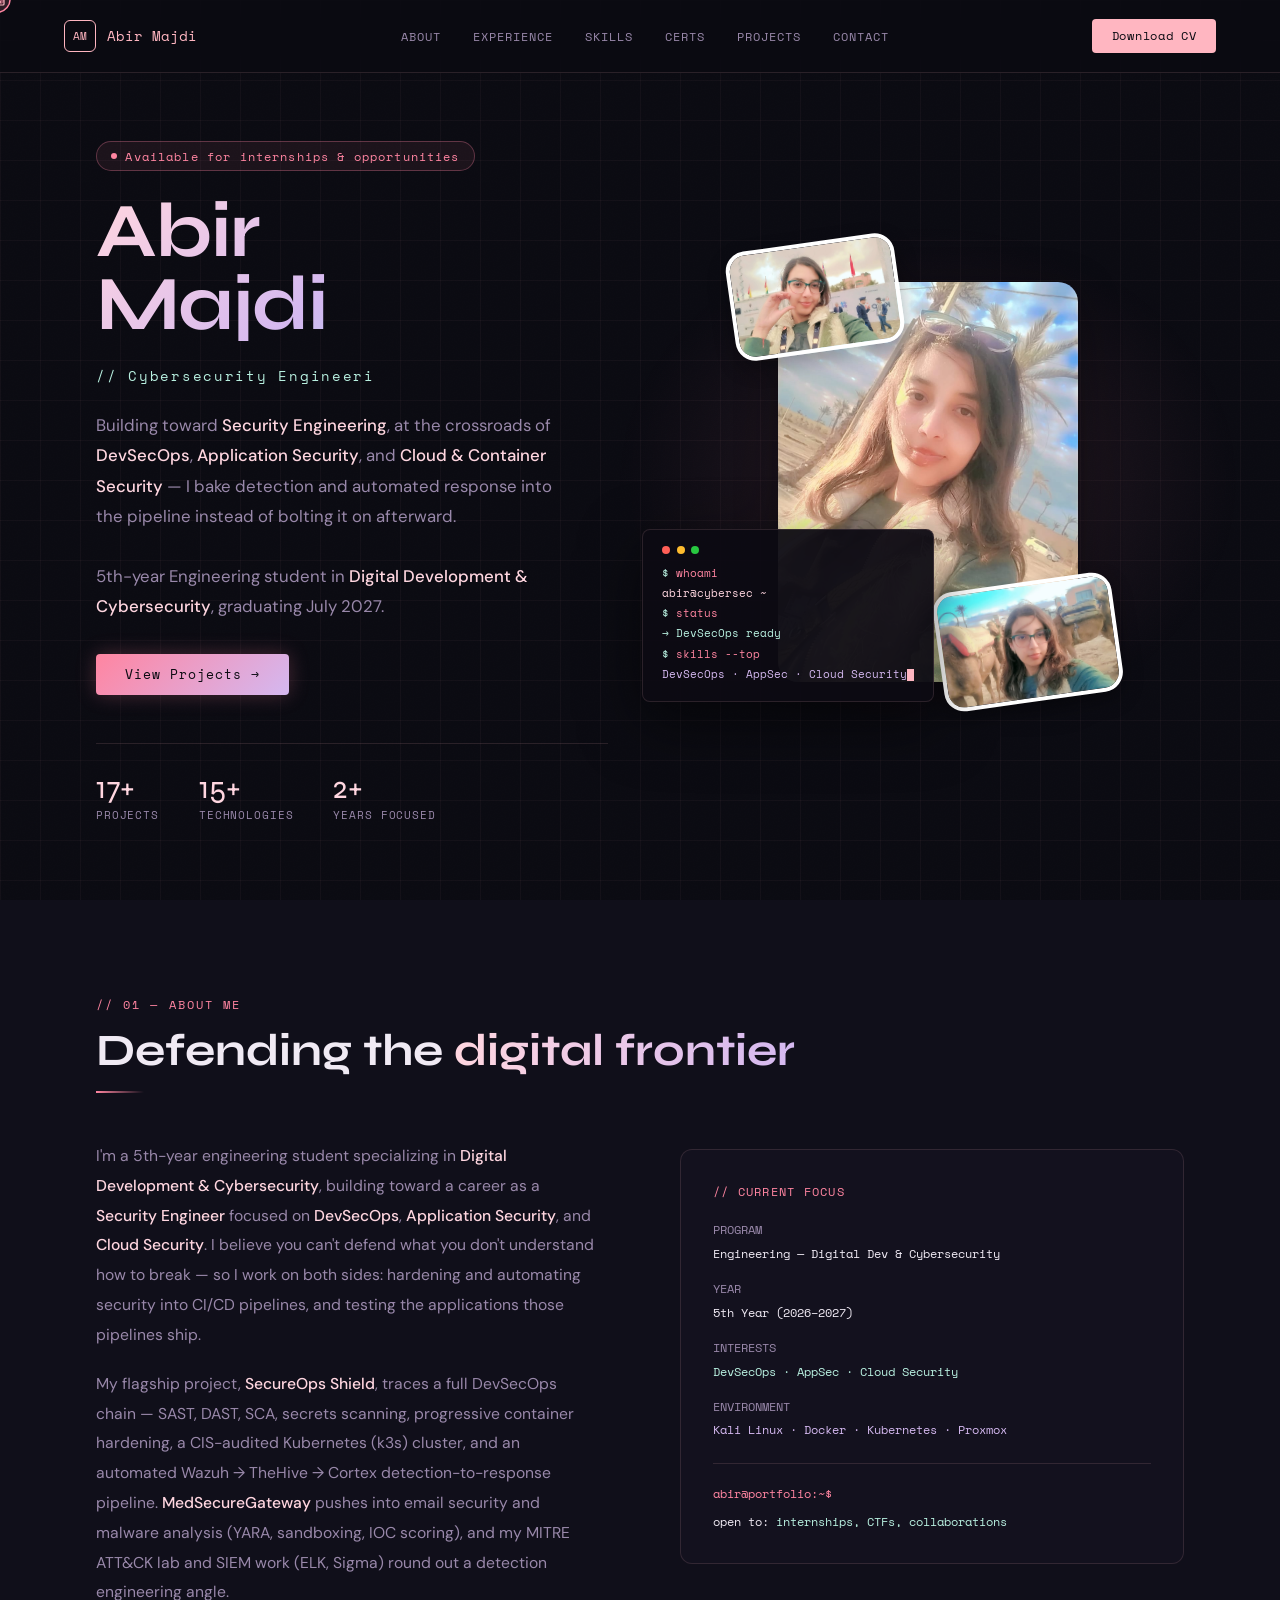
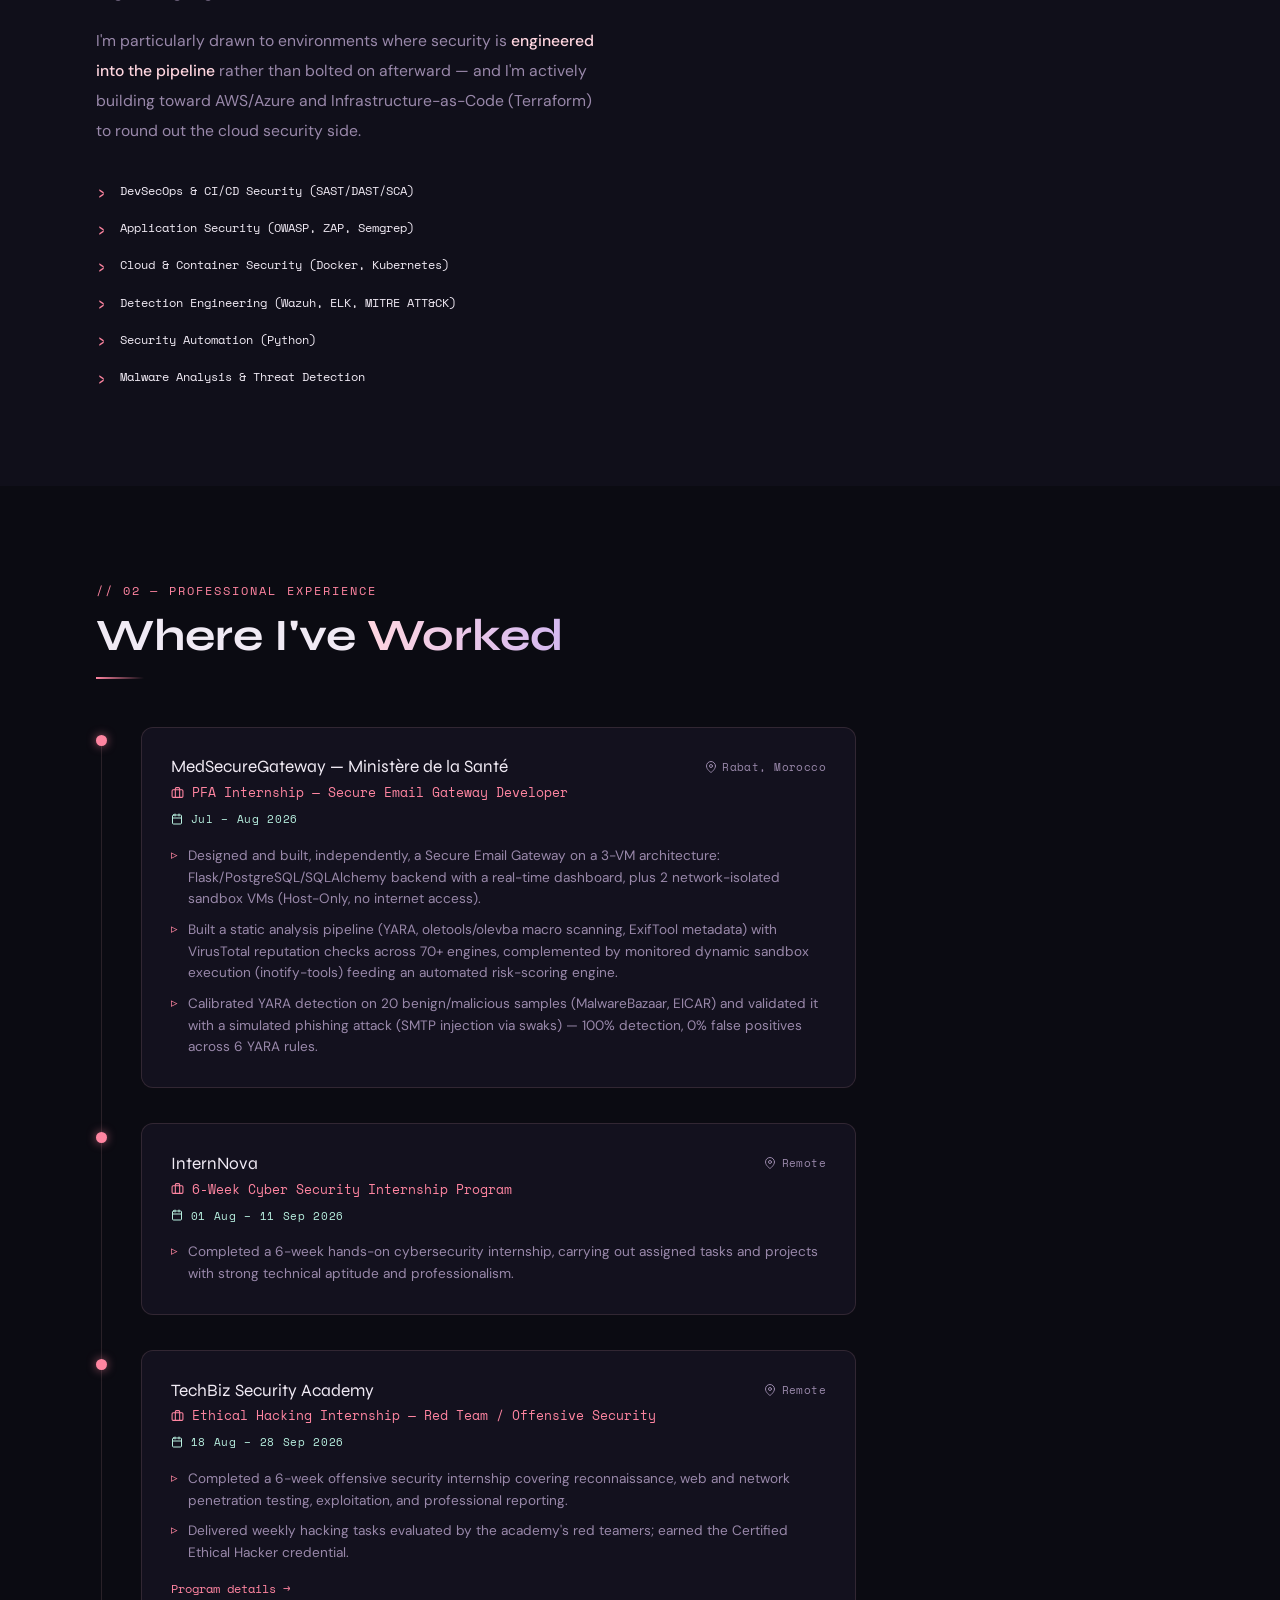
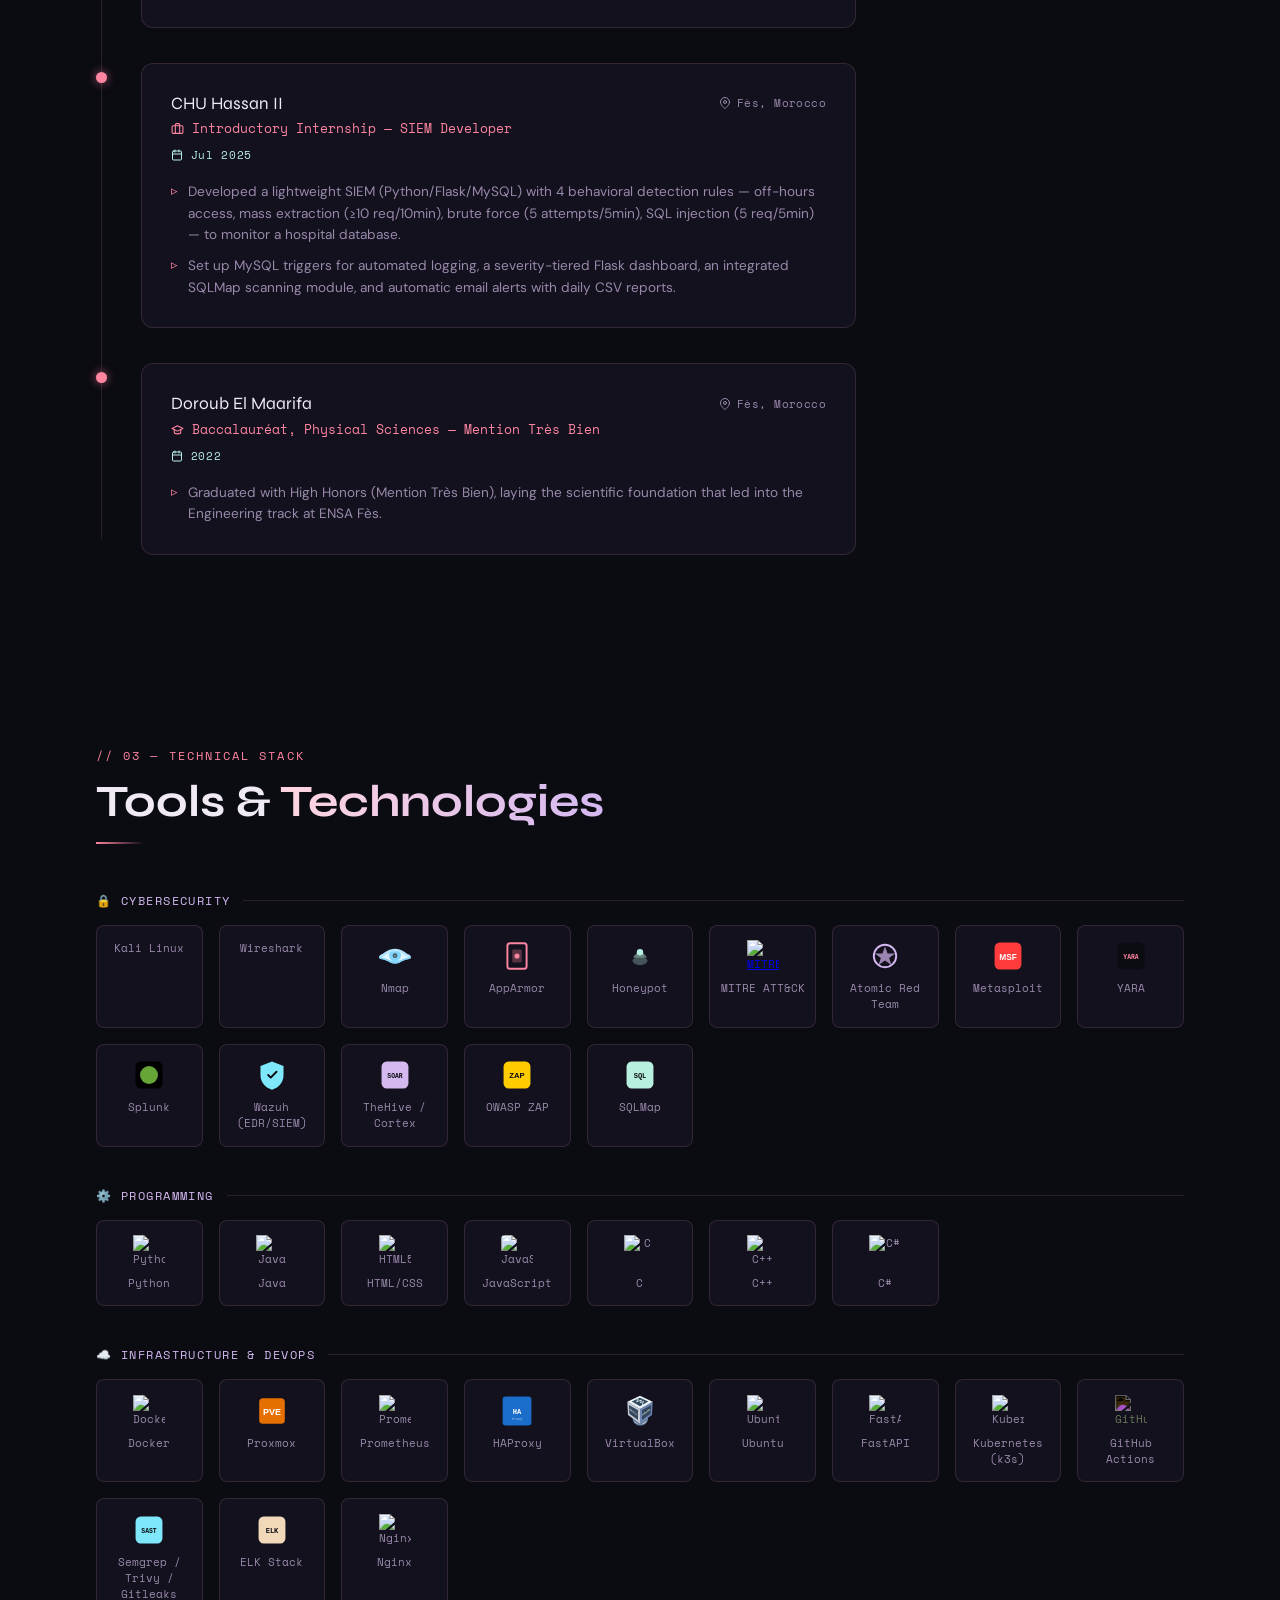
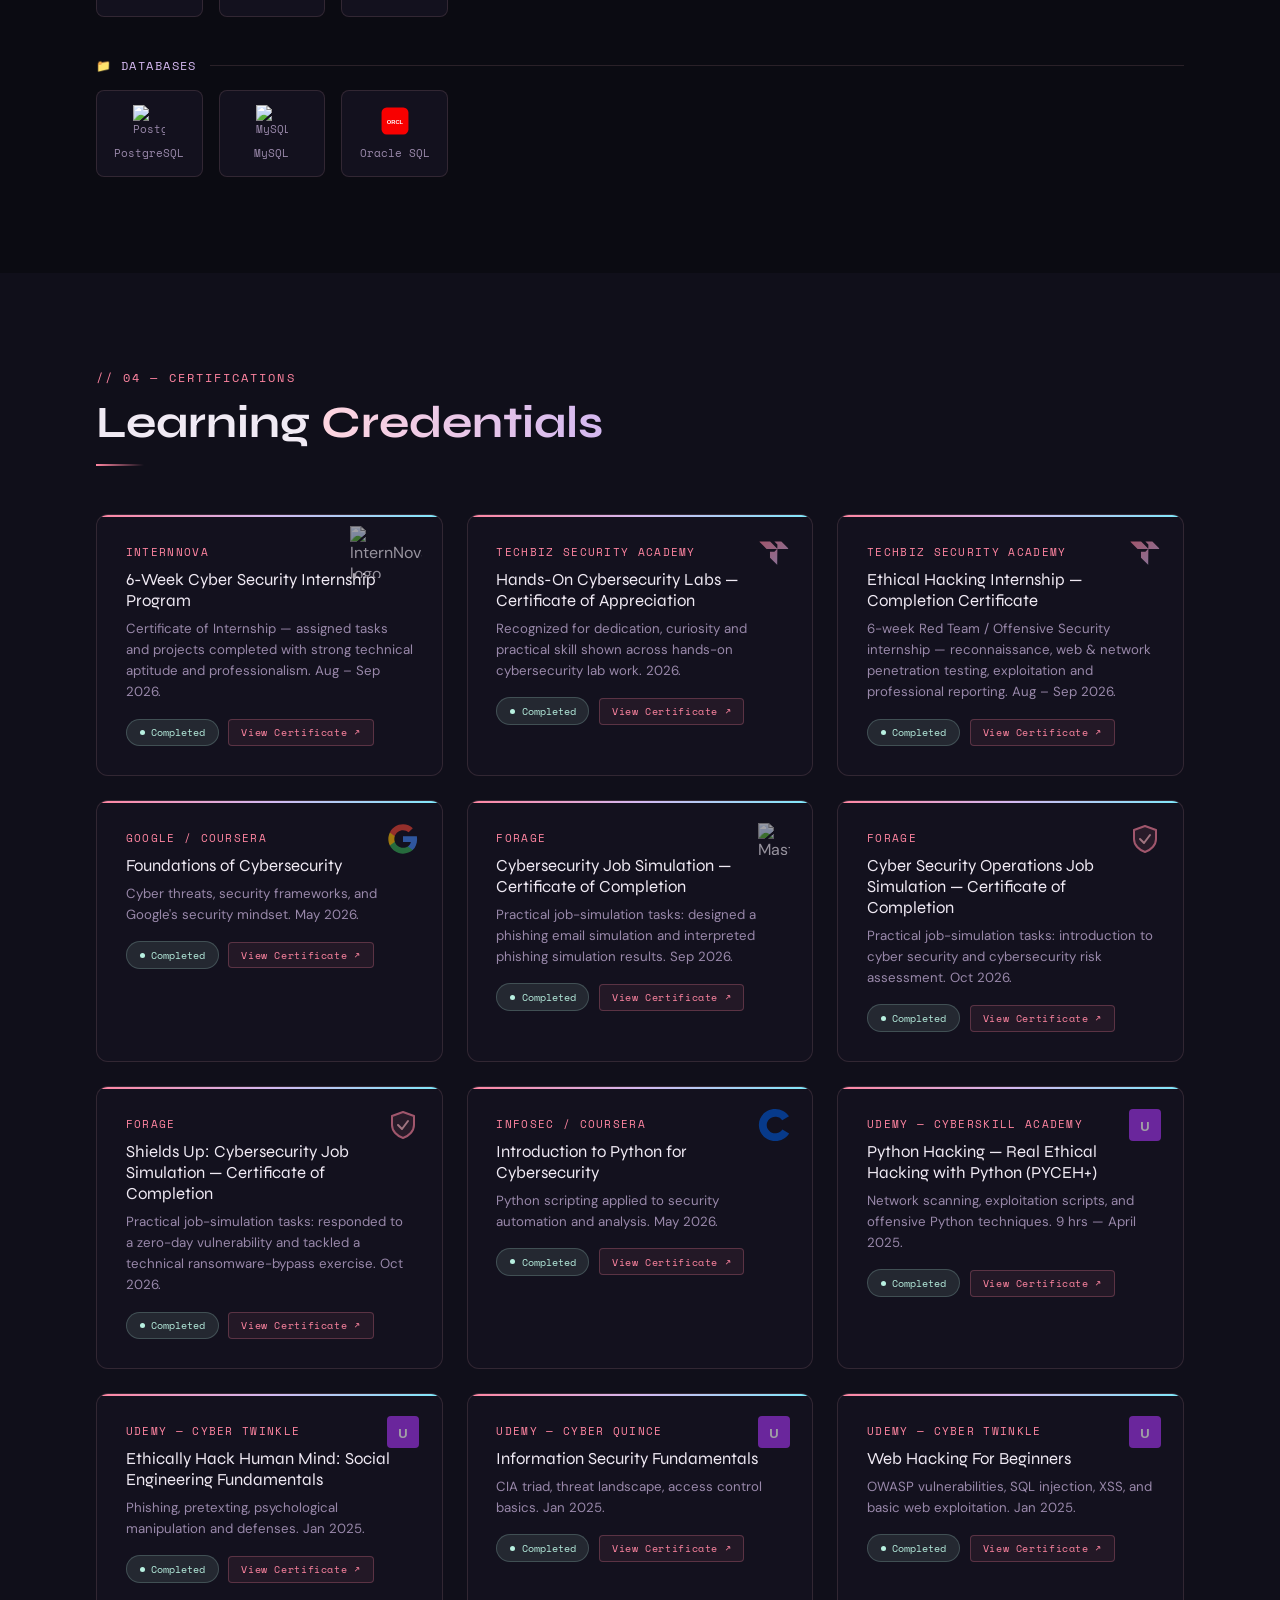
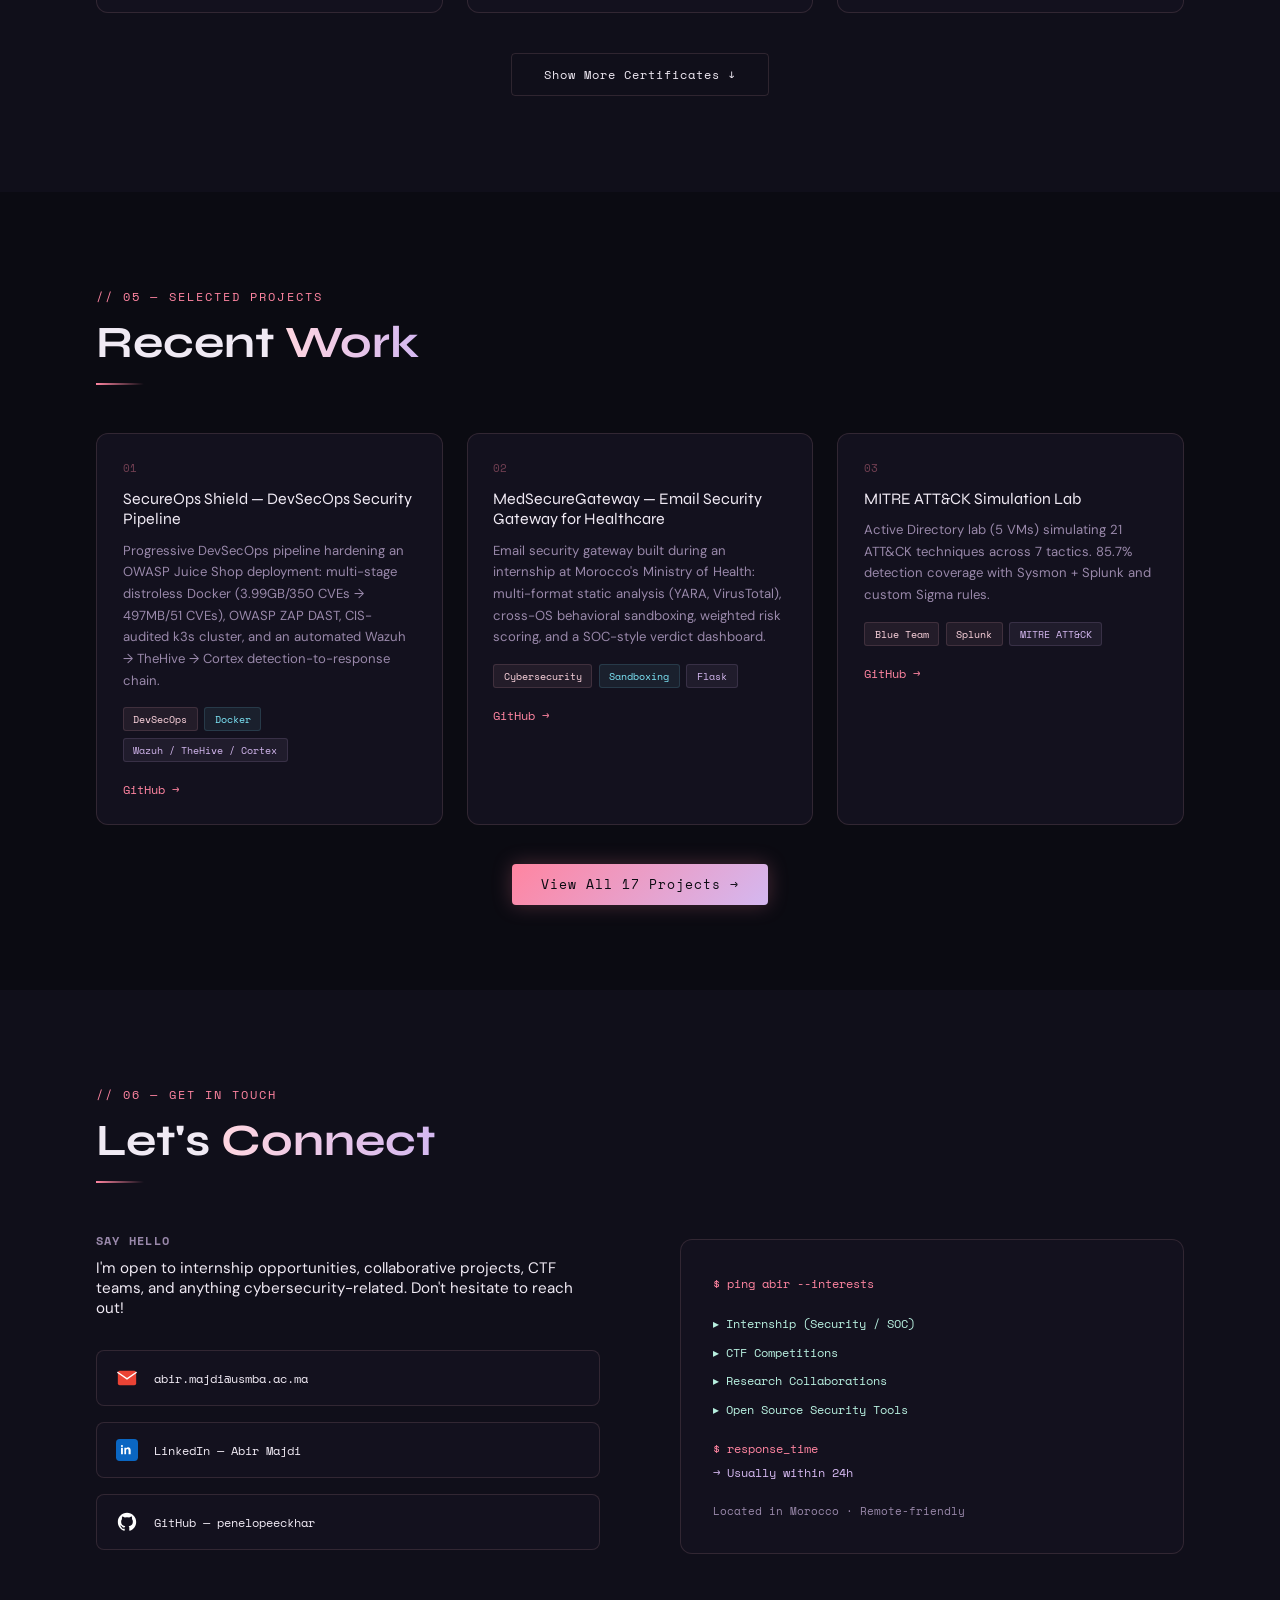
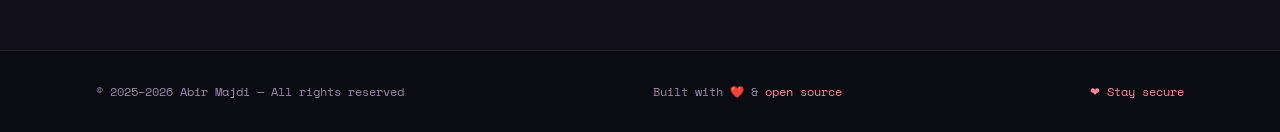
==== commit 8518b542: "feat: add Aegis Cloud project" ====
--- a/index.htm
+++ b/index.htm
@@ -201,7 +201,7 @@
       <a href="projets.htm" class="btn-primary">View Projects →</a>
     </div>
     <div class="hero-stats">
-      <div><div class="stat-val">16+</div><div class="stat-label">Projects</div></div>
+      <div><div class="stat-val">17+</div><div class="stat-label">Projects</div></div>
       <div><div class="stat-val">15+</div><div class="stat-label">Technologies</div></div>
       <div><div class="stat-val">2+</div><div class="stat-label">Years Focused</div></div>
     </div>
@@ -482,7 +482,7 @@
 
   <div class="certs-grid" id="certs-grid">
 
-    <!-- ══ VISIBLE (8 cards) ══ -->
+    <!-- ══ VISIBLE (12 cards) ══ -->
 
     <!-- 0a. InternNova — Cybersecurity Internship -->
     <div class="cert-card reveal">
@@ -567,6 +567,34 @@
       <div style="display:flex;gap:.6rem;flex-wrap:wrap;align-items:center;margin-top:1rem">
         <span class="cert-status completed">Completed</span>
         <button class="cert-view-btn" onclick="openCert('vcKAB5yYAgvemepGQ_mfxGwGDp6WkQmtmTf_6ab9462df13560b2ad5adff0_1790543693277_completion_certificate.pdf')">View Certificate ↗</button>
+      </div>
+    </div>
+
+    <!-- 1c. Forage — Cyber Security Operations Job Simulation -->
+    <div class="cert-card reveal">
+      <div class="cert-icon-wrap">
+        <svg viewBox="0 0 32 32" xmlns="http://www.w3.org/2000/svg"><path d="M16 3 L27 7 L27 16 C27 22 22 27 16 29 C10 27 5 22 5 16 L5 7 Z" fill="rgba(255,133,161,0.15)" stroke="#ff85a1" stroke-width="2" stroke-linejoin="round"/><path d="M11 16 L15 20 L21 12" fill="none" stroke="#ffb6c1" stroke-width="2" stroke-linecap="round" stroke-linejoin="round"/></svg>
+      </div>
+      <div class="cert-issuer">Forage</div>
+      <div class="cert-name">Cyber Security Operations Job Simulation — Certificate of Completion</div>
+      <div class="cert-desc">Practical job-simulation tasks: introduction to cyber security and cybersecurity risk assessment. Oct 2026.</div>
+      <div style="display:flex;gap:.6rem;flex-wrap:wrap;align-items:center;margin-top:1rem">
+        <span class="cert-status completed">Completed</span>
+        <button class="cert-view-btn" onclick="openCert('yTszJTvkHFBH6zAn3_gCW7Xki5Y3vNpBmnn_6ab9462df13560b2ad5adff0_1791031704607_completion_certificate.pdf')">View Certificate ↗</button>
+      </div>
+    </div>
+
+    <!-- 1d. Forage — Shields Up: Cybersecurity Job Simulation -->
+    <div class="cert-card reveal">
+      <div class="cert-icon-wrap">
+        <svg viewBox="0 0 32 32" xmlns="http://www.w3.org/2000/svg"><path d="M16 3 L27 7 L27 16 C27 22 22 27 16 29 C10 27 5 22 5 16 L5 7 Z" fill="rgba(255,133,161,0.15)" stroke="#ff85a1" stroke-width="2" stroke-linejoin="round"/><path d="M11 16 L15 20 L21 12" fill="none" stroke="#ffb6c1" stroke-width="2" stroke-linecap="round" stroke-linejoin="round"/></svg>
+      </div>
+      <div class="cert-issuer">Forage</div>
+      <div class="cert-name">Shields Up: Cybersecurity Job Simulation — Certificate of Completion</div>
+      <div class="cert-desc">Practical job-simulation tasks: responded to a zero-day vulnerability and tackled a technical ransomware-bypass exercise. Oct 2026.</div>
+      <div style="display:flex;gap:.6rem;flex-wrap:wrap;align-items:center;margin-top:1rem">
+        <span class="cert-status completed">Completed</span>
+        <button class="cert-view-btn" onclick="openCert('2ZFnEGEDKTQMtEv9C_4nAmAbTbHbnGMNSyo_6ab9462df13560b2ad5adff0_1790885844413_completion_certificate.pdf')">View Certificate ↗</button>
       </div>
     </div>
 
@@ -843,7 +871,7 @@
     </div>
   </div>
   <div class="see-all reveal">
-    <a href="projets.htm" class="btn-primary">View All 16 Projects →</a>
+    <a href="projets.htm" class="btn-primary">View All 17 Projects →</a>
   </div>
 </section>
 
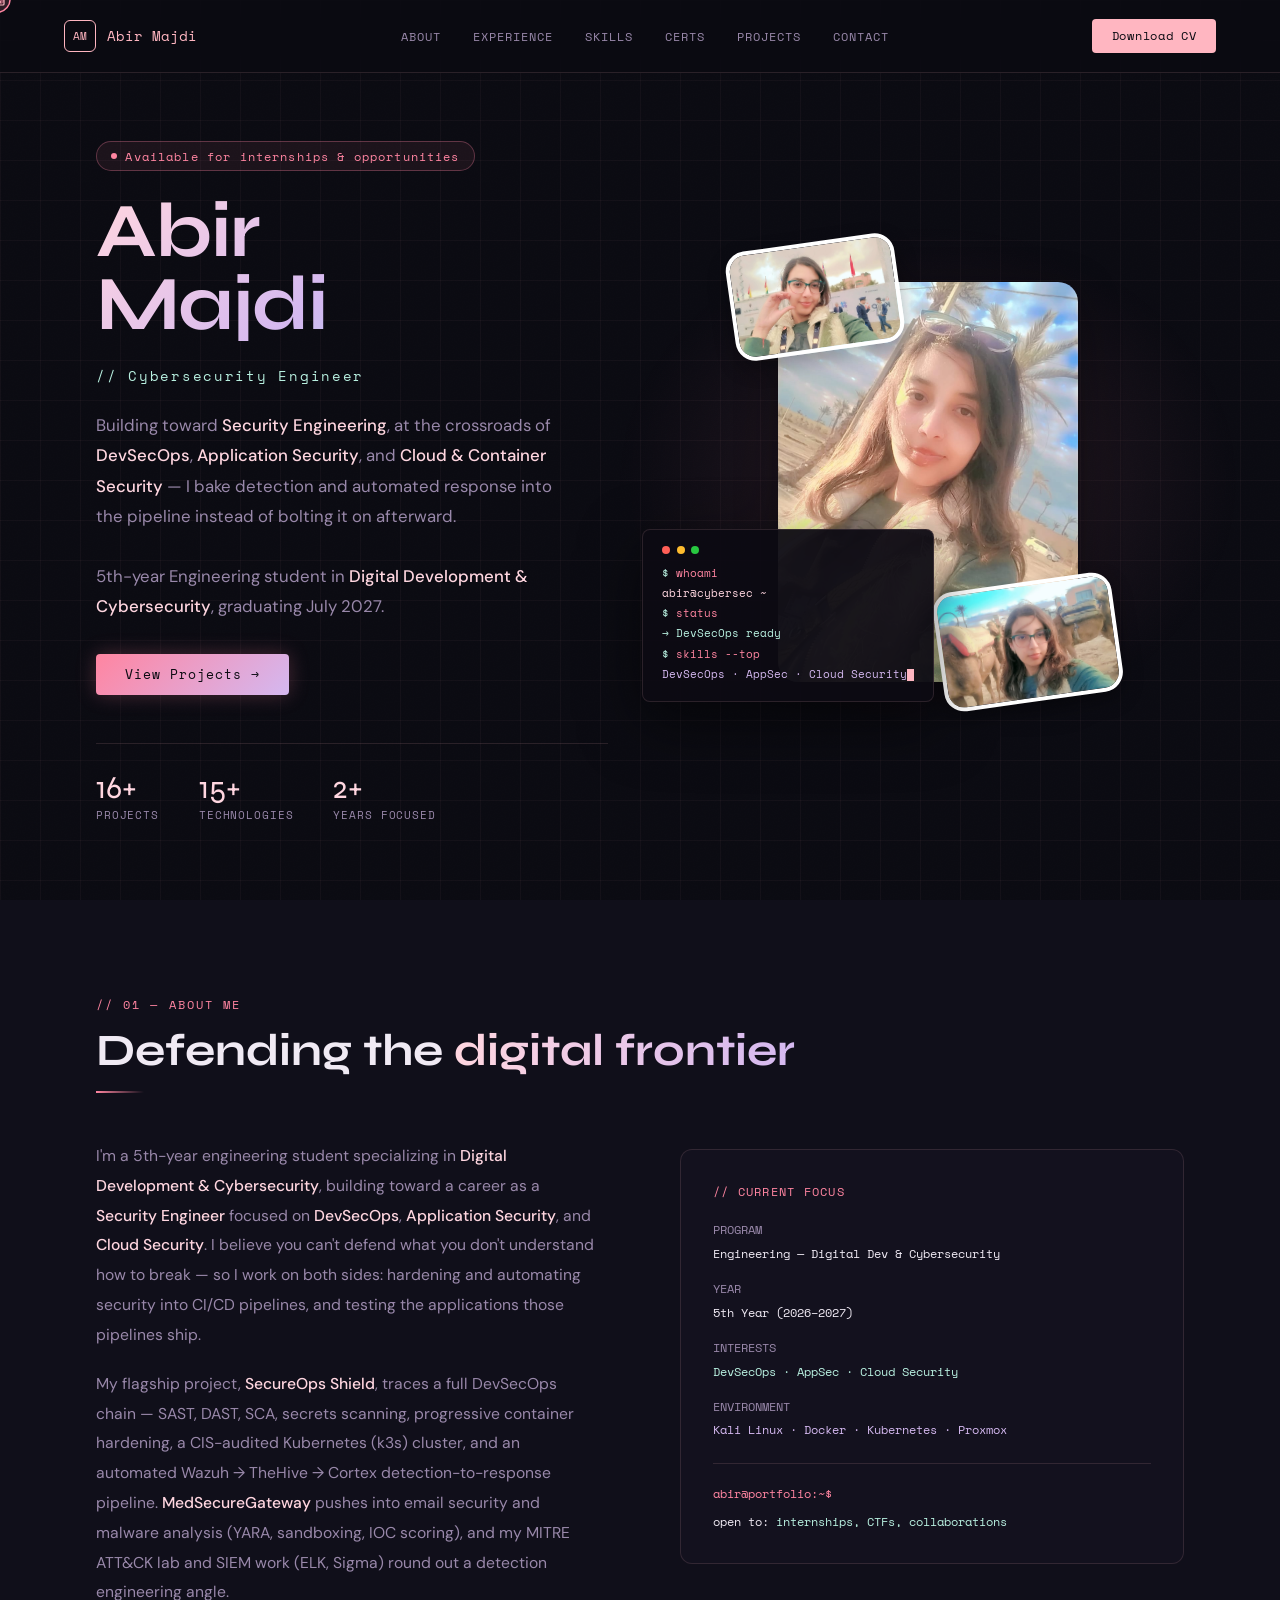
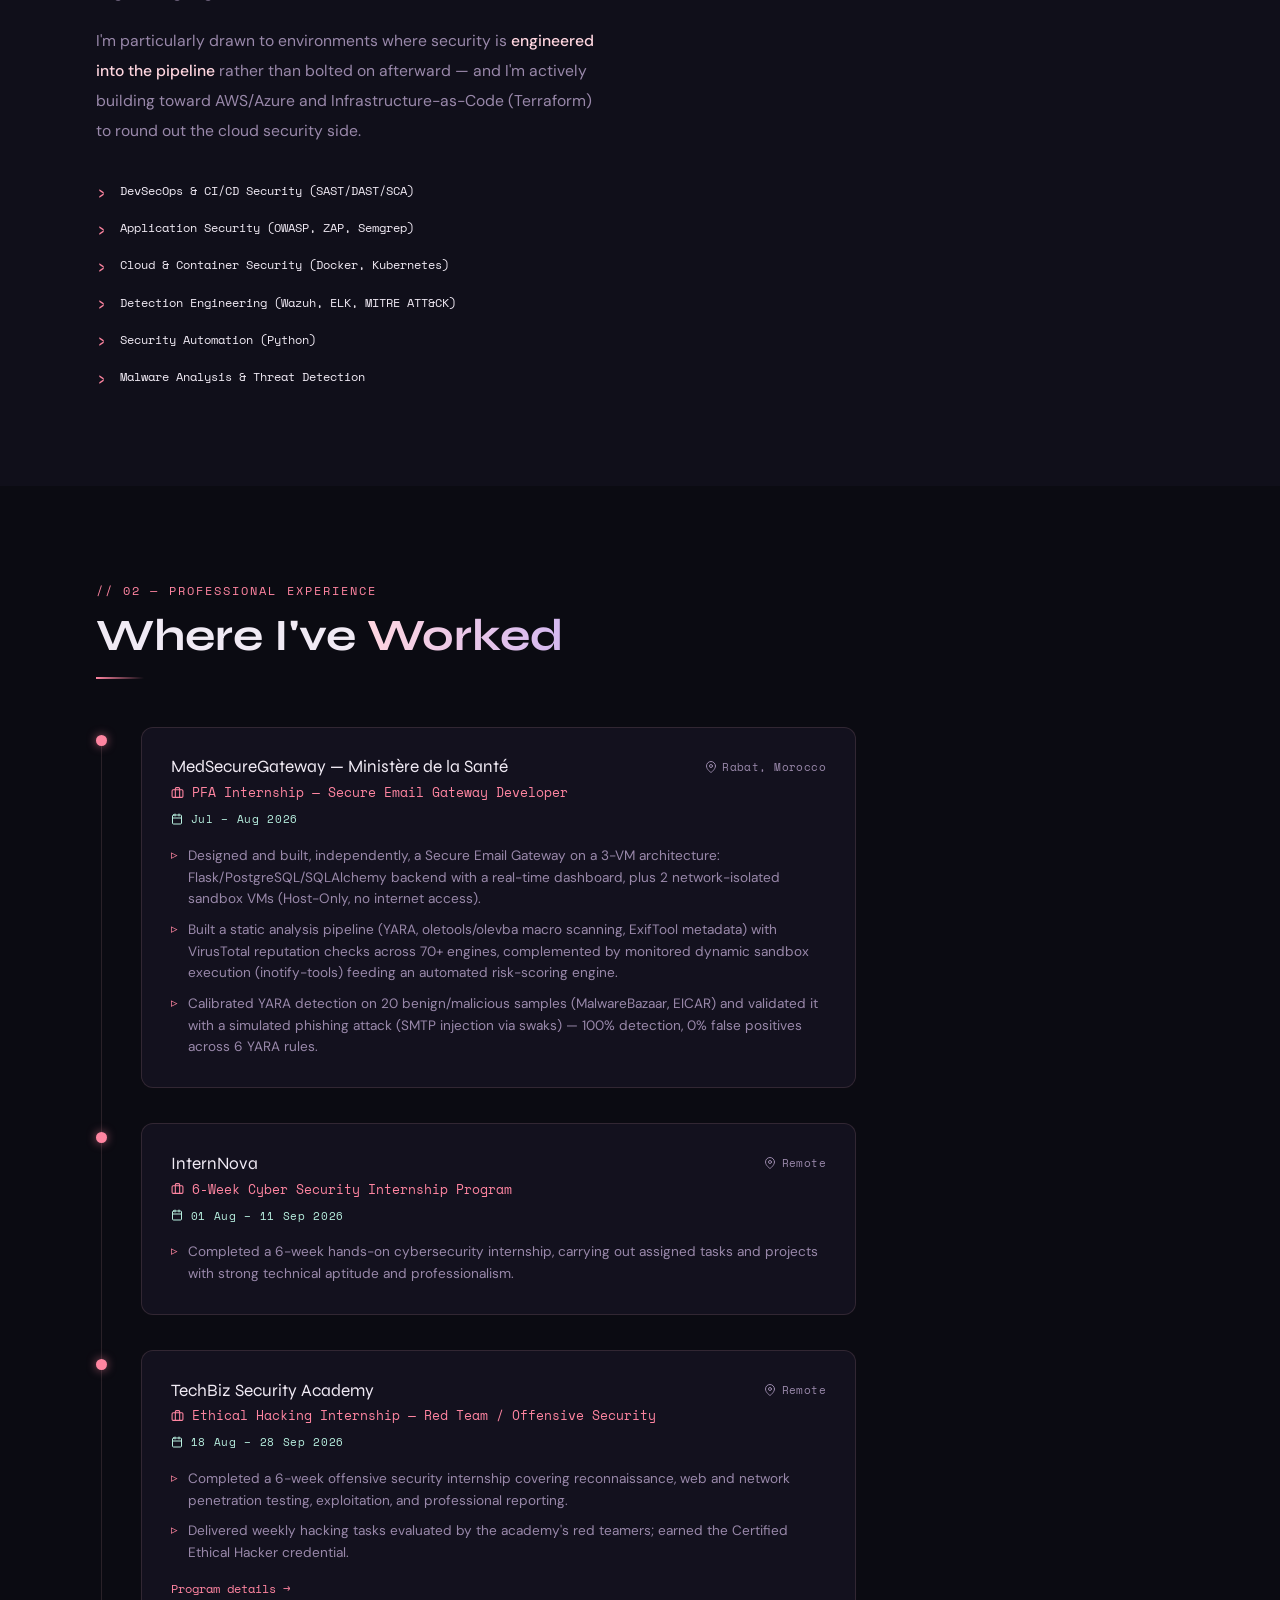
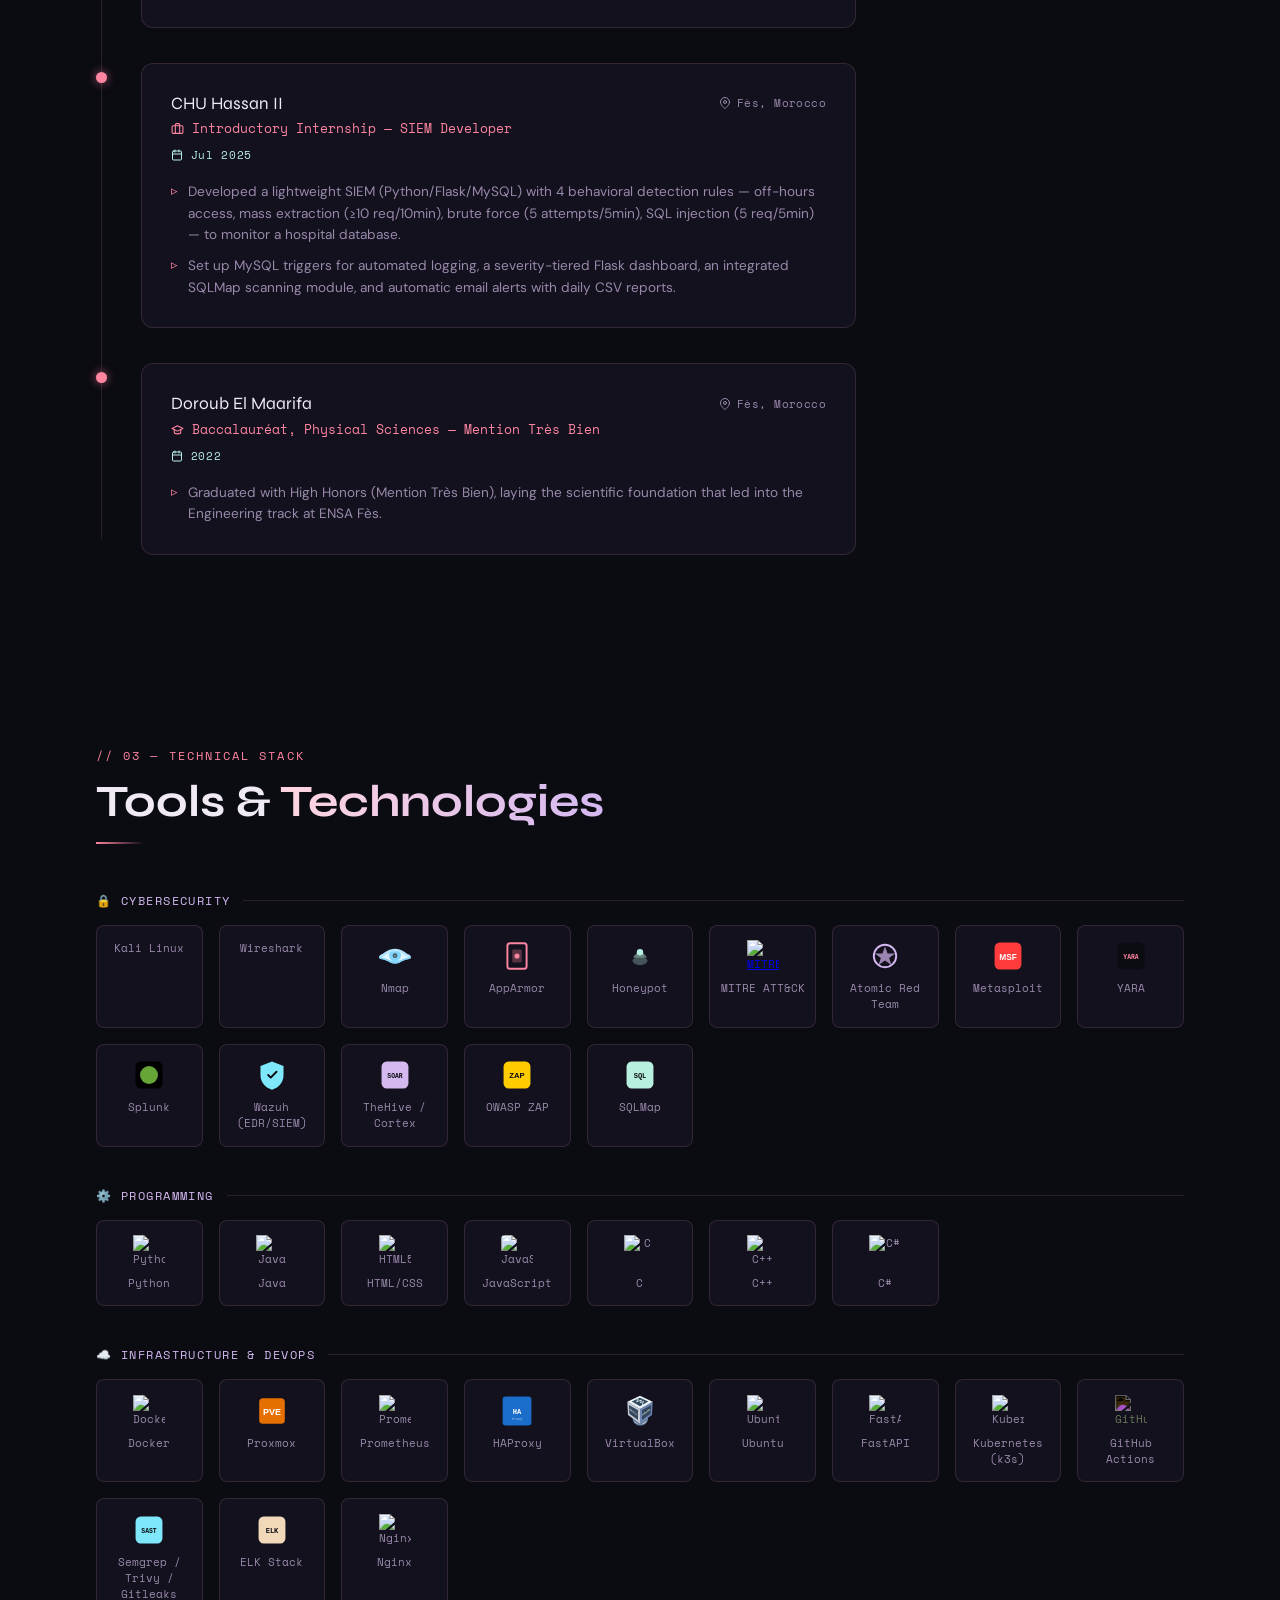
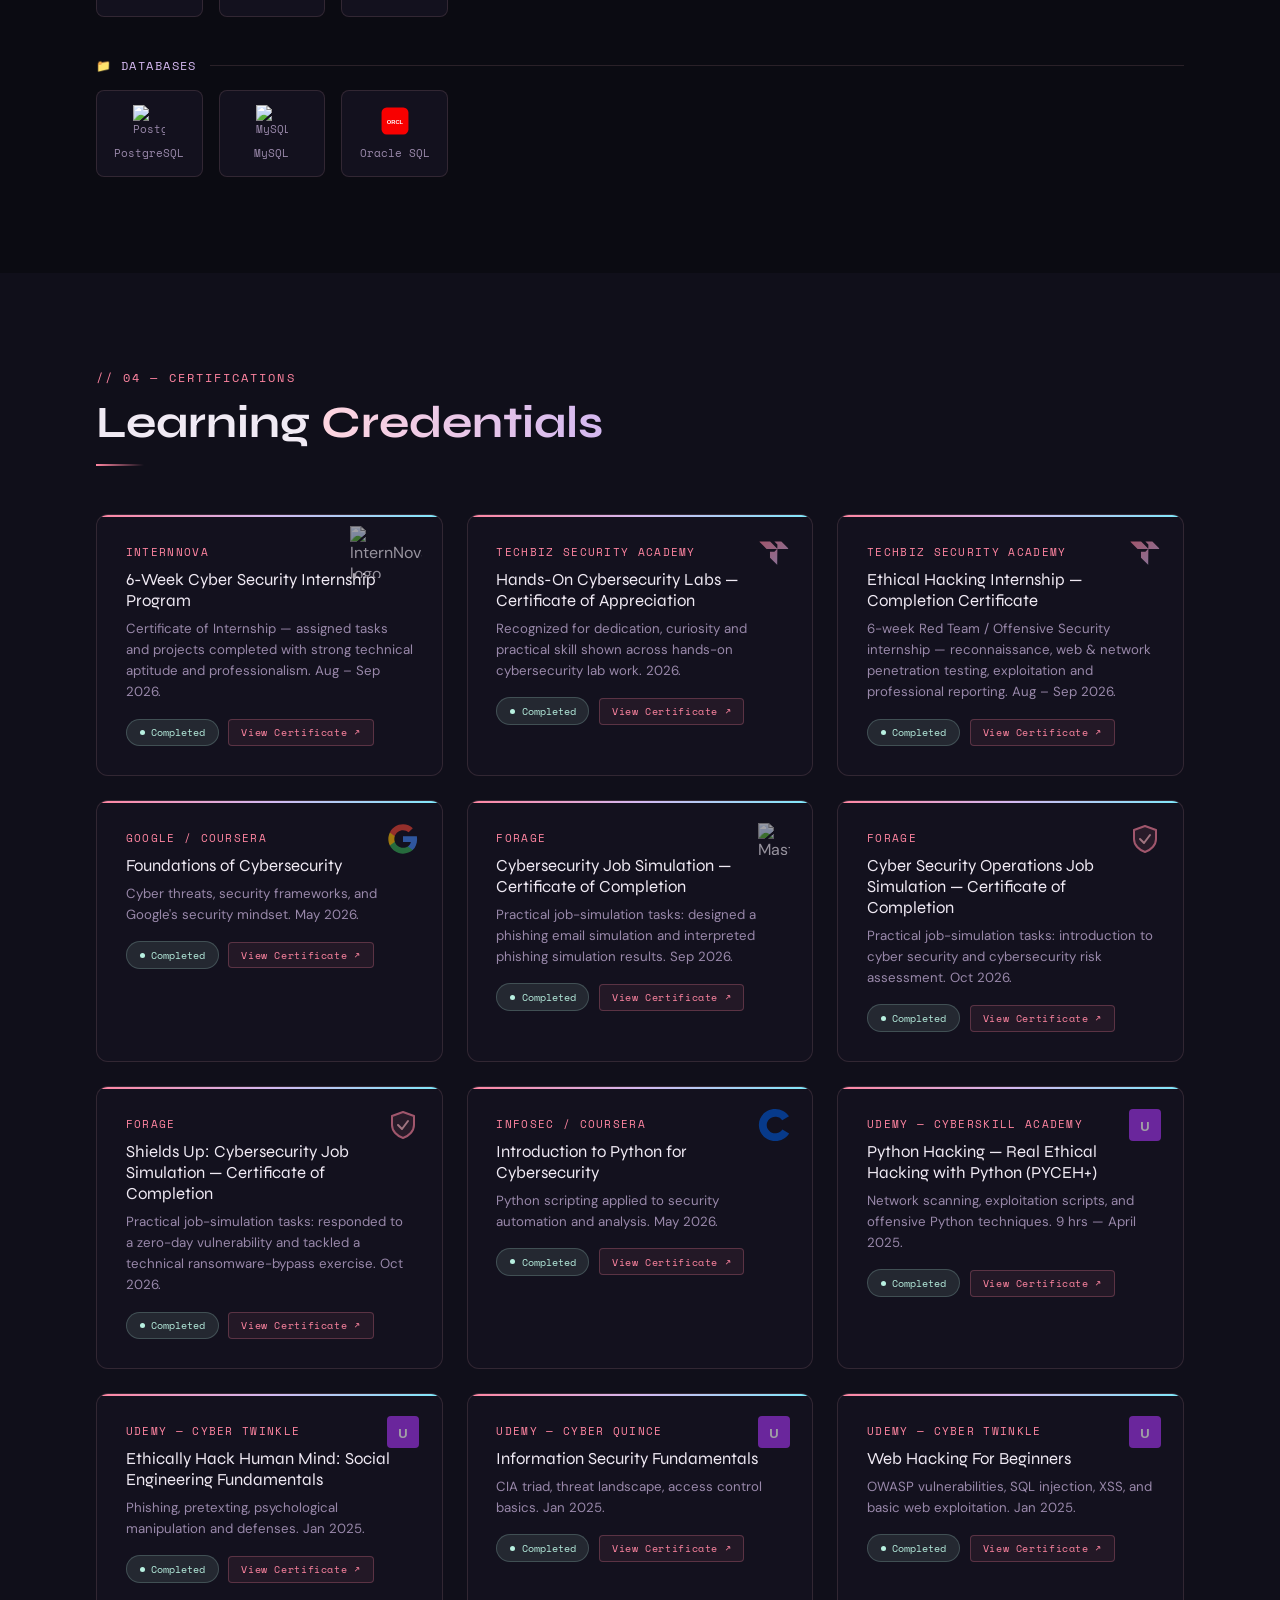
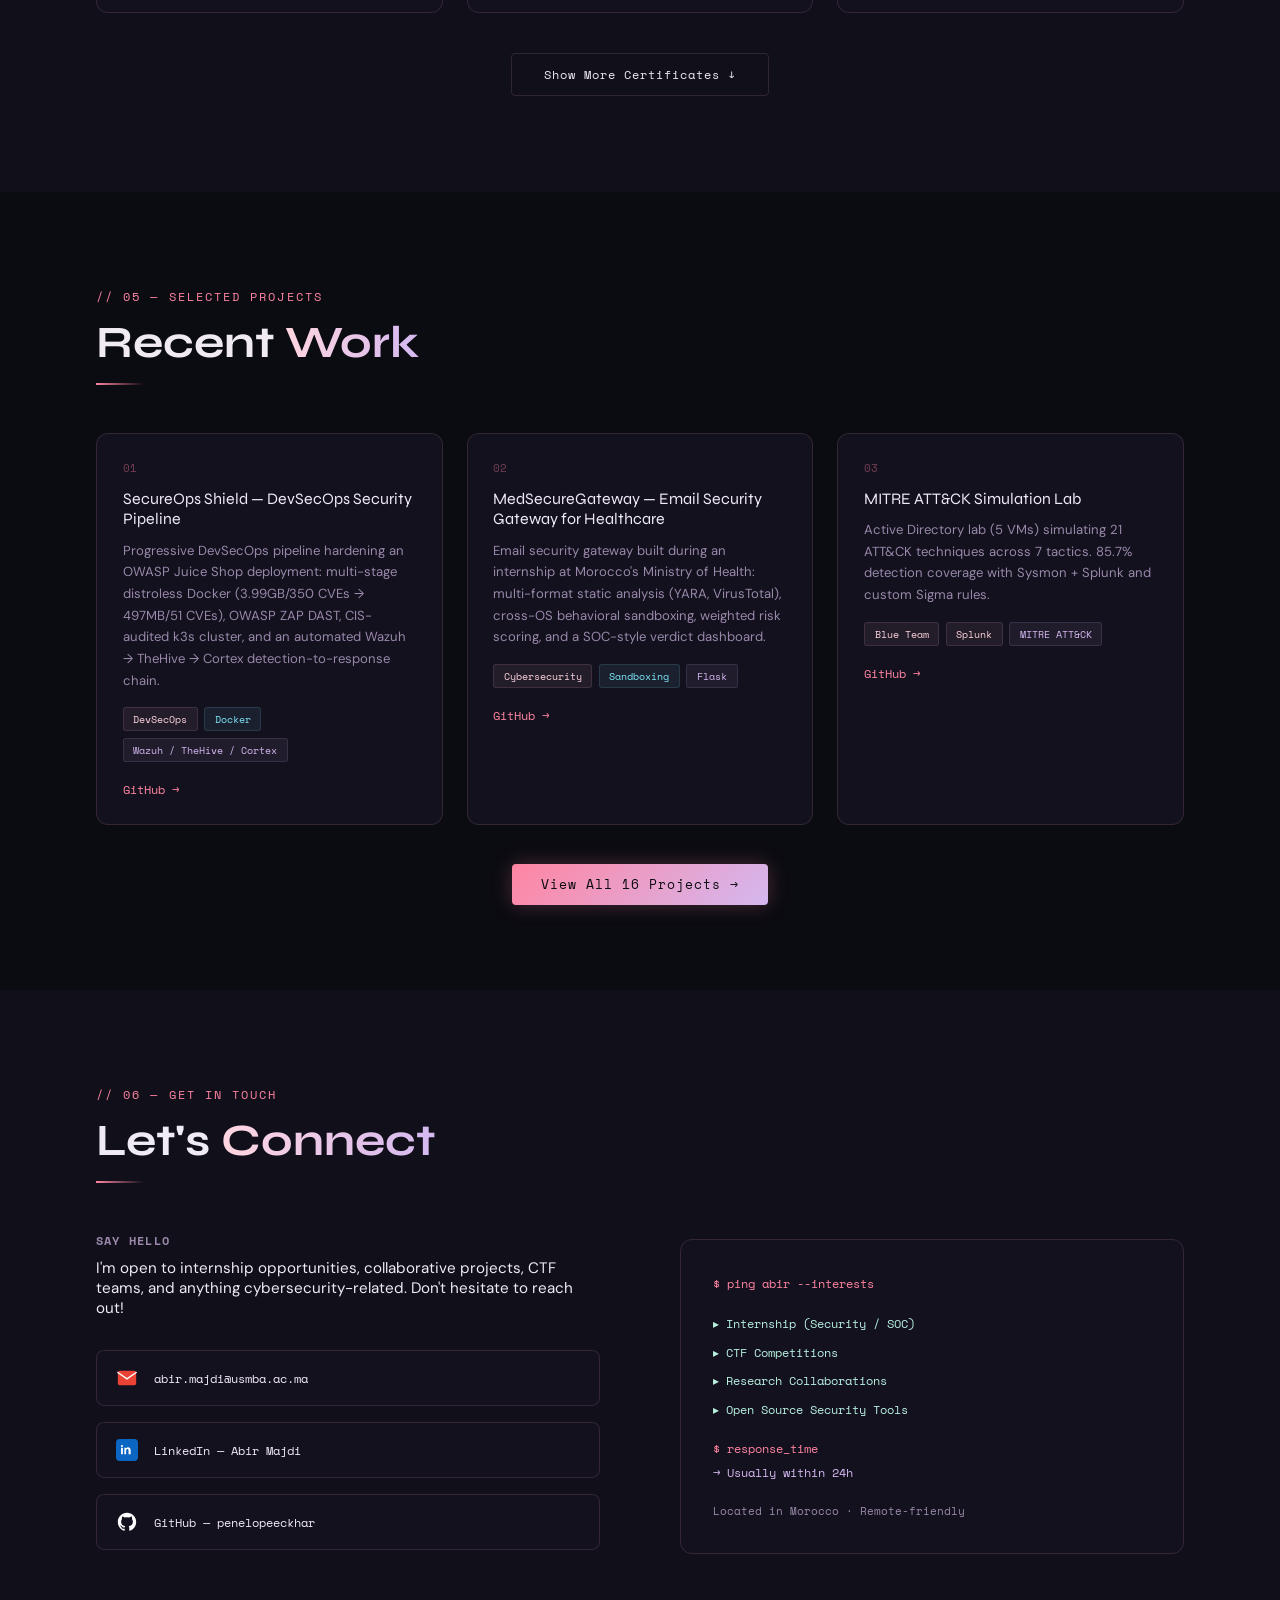
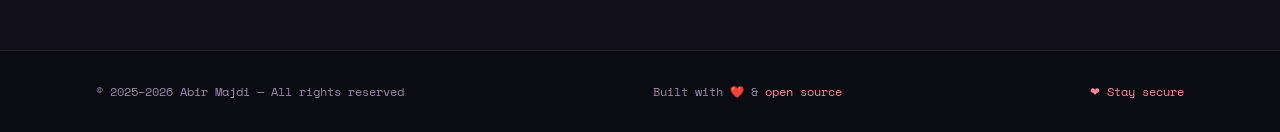
==== commit 7f41b097: "feat: add 2 Forage job-simulation certificates" ====
--- a/index.htm
+++ b/index.htm
@@ -201,7 +201,7 @@
       <a href="projets.htm" class="btn-primary">View Projects →</a>
     </div>
     <div class="hero-stats">
-      <div><div class="stat-val">17+</div><div class="stat-label">Projects</div></div>
+      <div><div class="stat-val">16+</div><div class="stat-label">Projects</div></div>
       <div><div class="stat-val">15+</div><div class="stat-label">Technologies</div></div>
       <div><div class="stat-val">2+</div><div class="stat-label">Years Focused</div></div>
     </div>
@@ -871,7 +871,7 @@
     </div>
   </div>
   <div class="see-all reveal">
-    <a href="projets.htm" class="btn-primary">View All 17 Projects →</a>
+    <a href="projets.htm" class="btn-primary">View All 16 Projects →</a>
   </div>
 </section>
 
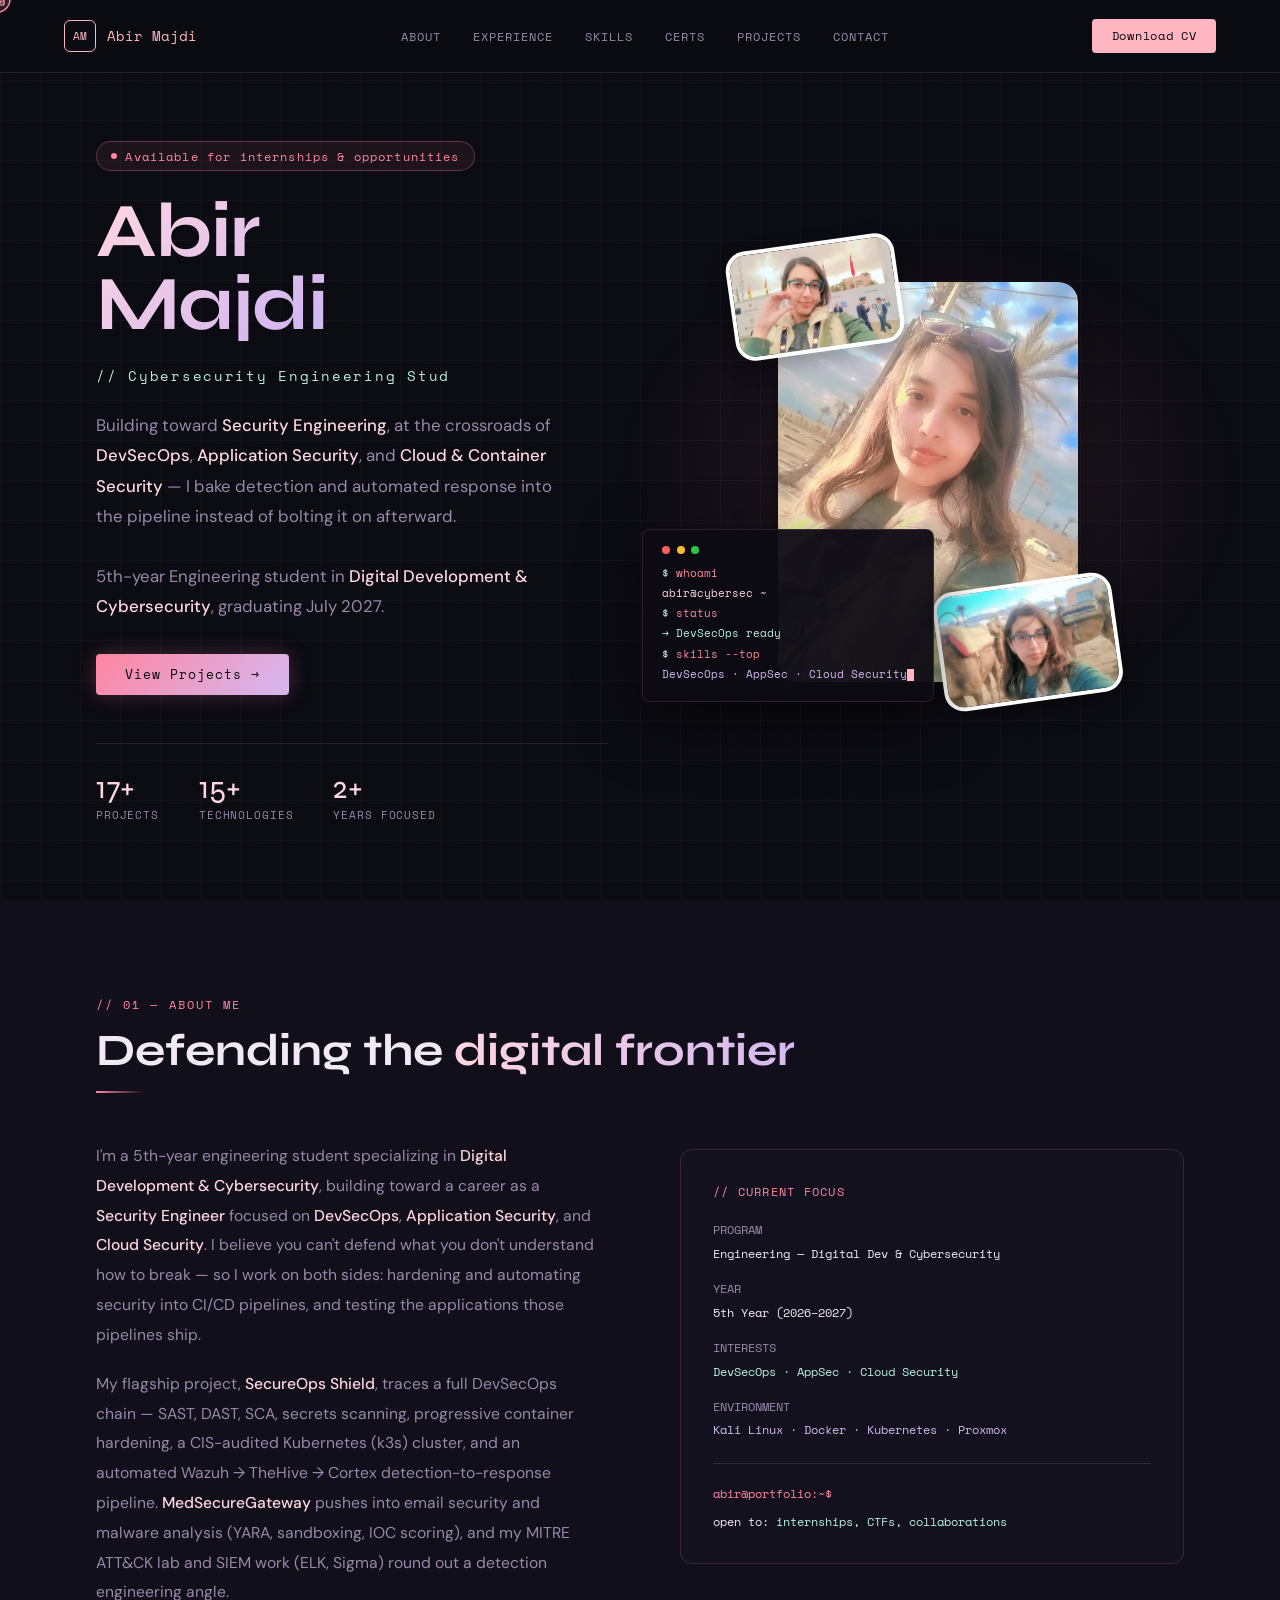
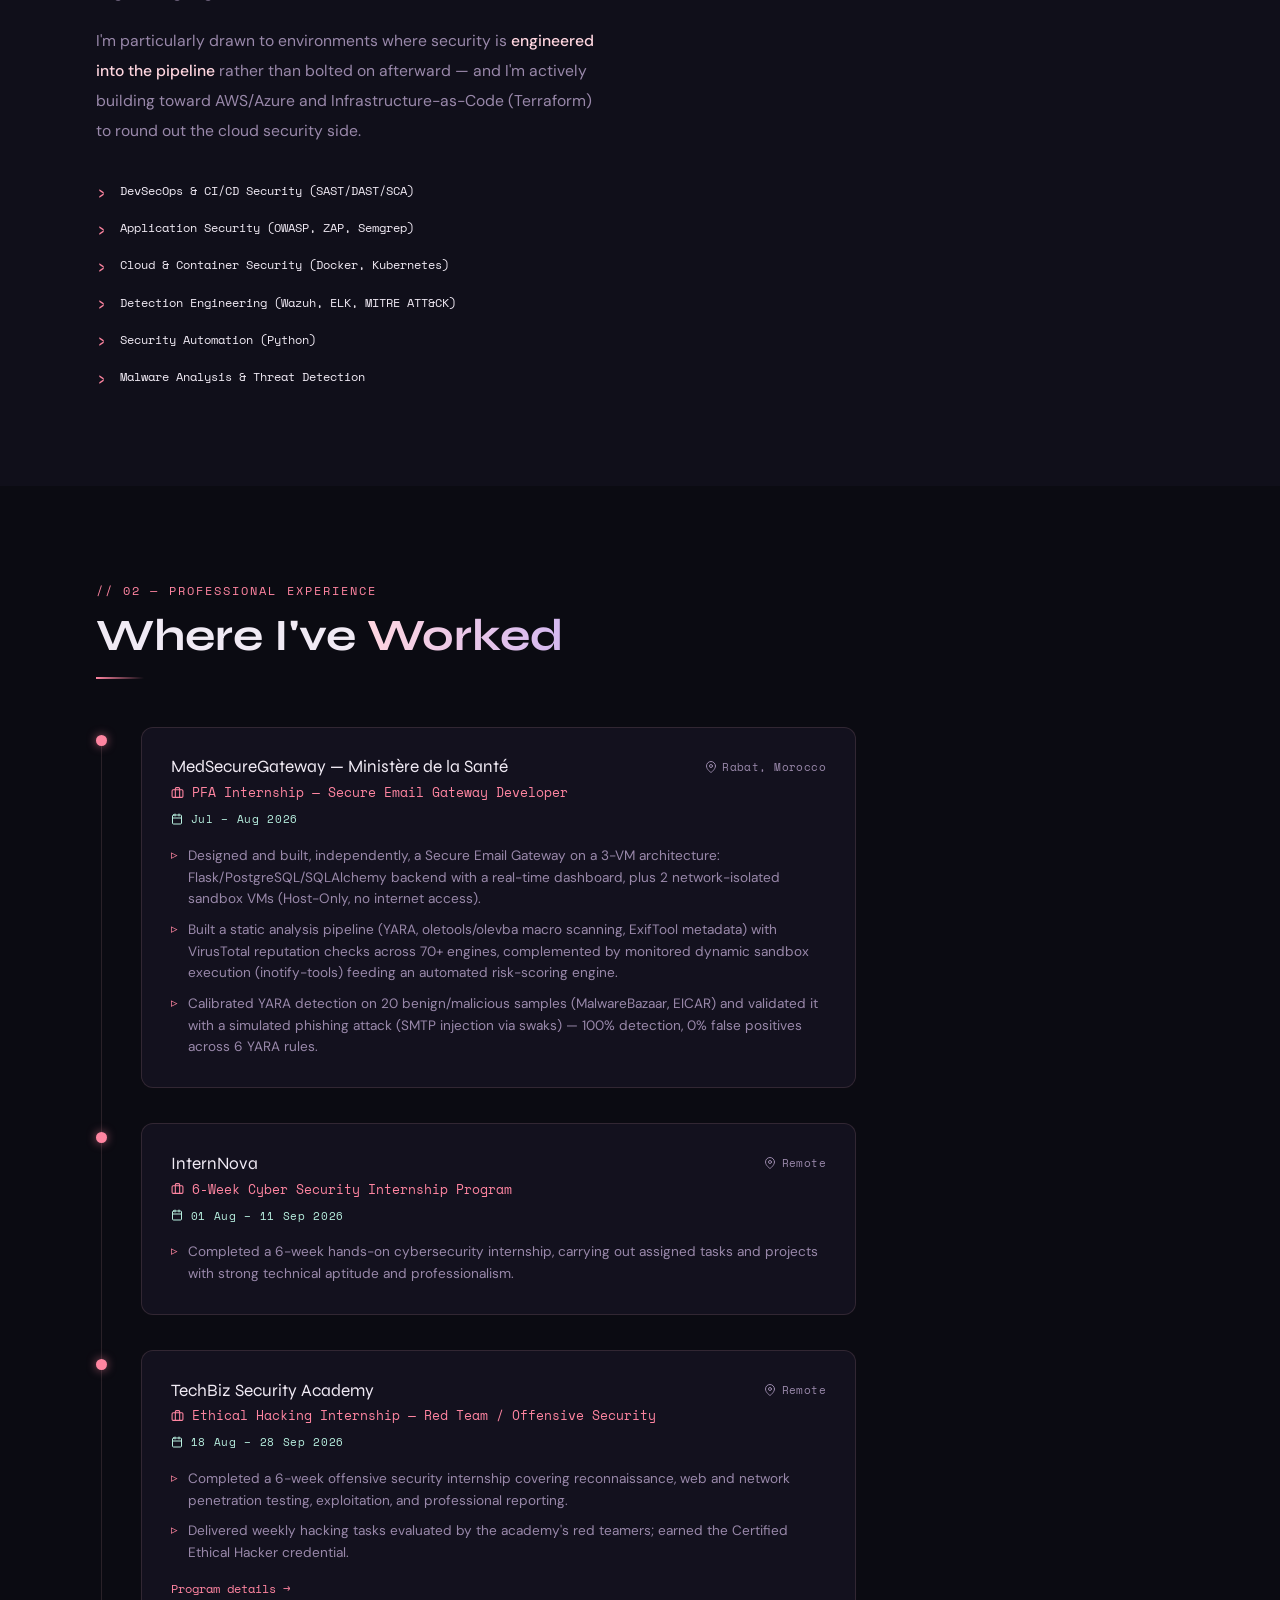
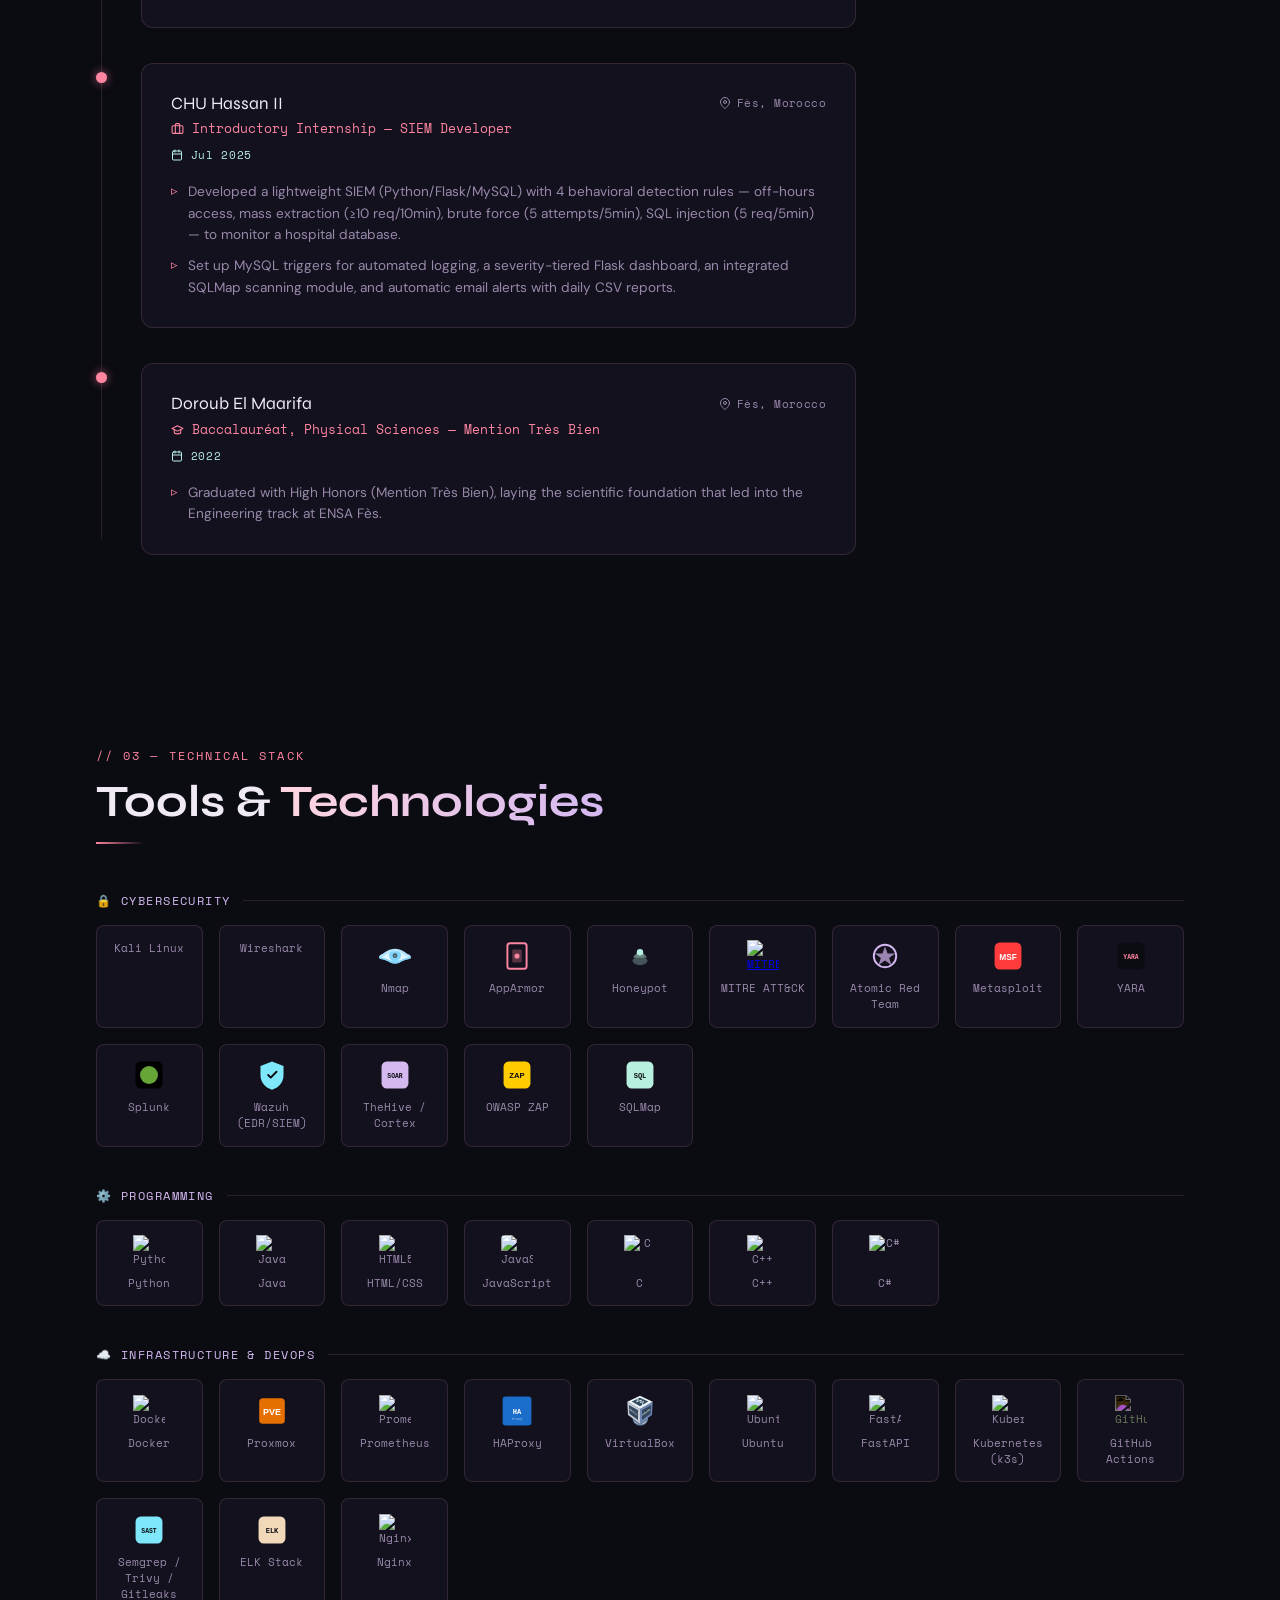
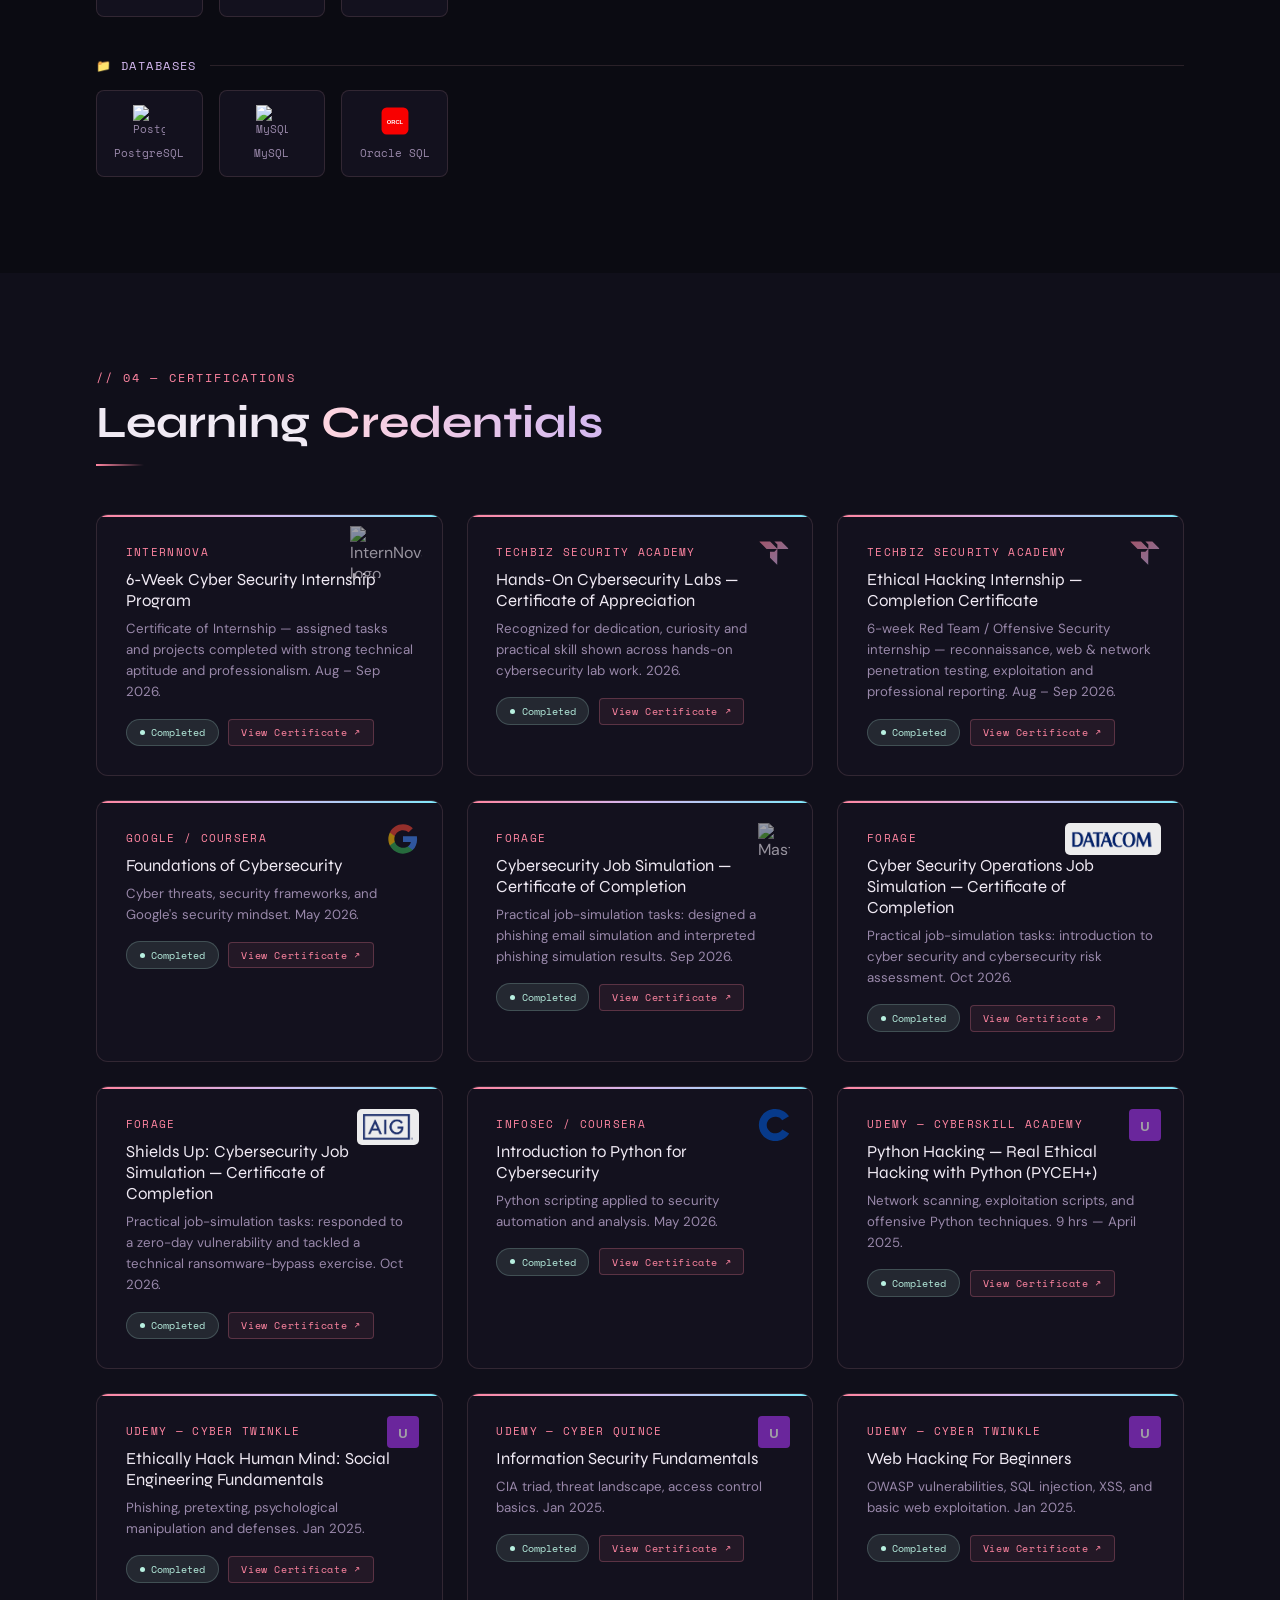
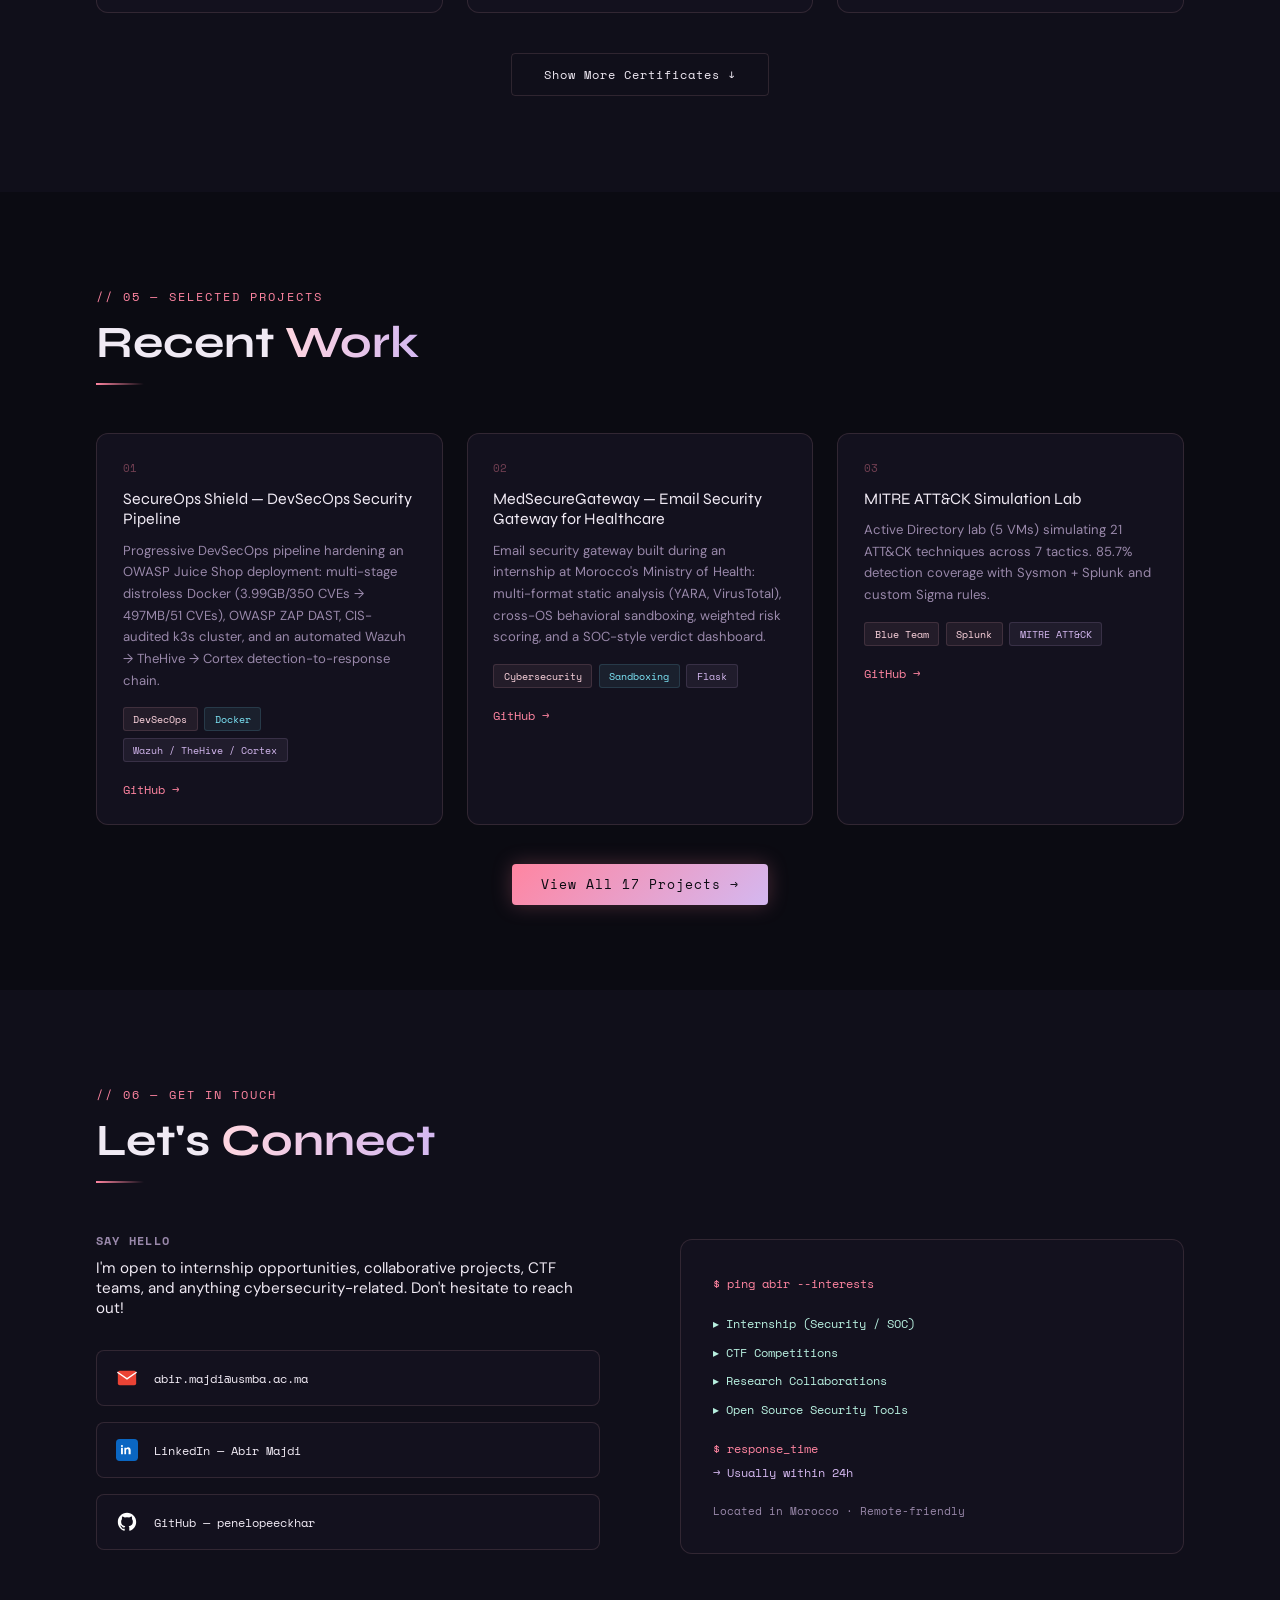
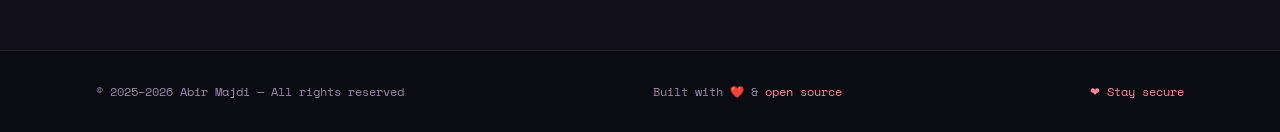
==== commit 980f2849: "feat: use AIG and Datacom logos on Forage certificates" ====
--- a/index.htm
+++ b/index.htm
@@ -201,7 +201,7 @@
       <a href="projets.htm" class="btn-primary">View Projects →</a>
     </div>
     <div class="hero-stats">
-      <div><div class="stat-val">16+</div><div class="stat-label">Projects</div></div>
+      <div><div class="stat-val">17+</div><div class="stat-label">Projects</div></div>
       <div><div class="stat-val">15+</div><div class="stat-label">Technologies</div></div>
       <div><div class="stat-val">2+</div><div class="stat-label">Years Focused</div></div>
     </div>
@@ -572,8 +572,8 @@
 
     <!-- 1c. Forage — Cyber Security Operations Job Simulation -->
     <div class="cert-card reveal">
-      <div class="cert-icon-wrap">
-        <svg viewBox="0 0 32 32" xmlns="http://www.w3.org/2000/svg"><path d="M16 3 L27 7 L27 16 C27 22 22 27 16 29 C10 27 5 22 5 16 L5 7 Z" fill="rgba(255,133,161,0.15)" stroke="#ff85a1" stroke-width="2" stroke-linejoin="round"/><path d="M11 16 L15 20 L21 12" fill="none" stroke="#ffb6c1" stroke-width="2" stroke-linecap="round" stroke-linejoin="round"/></svg>
+      <div class="cert-icon-wrap" style="width:96px;height:32px;background:#fff;border-radius:5px;padding:3px 6px;box-sizing:border-box;opacity:.92">
+        <img src="img/logo-datacom.png" alt="Datacom logo" />
       </div>
       <div class="cert-issuer">Forage</div>
       <div class="cert-name">Cyber Security Operations Job Simulation — Certificate of Completion</div>
@@ -586,8 +586,8 @@
 
     <!-- 1d. Forage — Shields Up: Cybersecurity Job Simulation -->
     <div class="cert-card reveal">
-      <div class="cert-icon-wrap">
-        <svg viewBox="0 0 32 32" xmlns="http://www.w3.org/2000/svg"><path d="M16 3 L27 7 L27 16 C27 22 22 27 16 29 C10 27 5 22 5 16 L5 7 Z" fill="rgba(255,133,161,0.15)" stroke="#ff85a1" stroke-width="2" stroke-linejoin="round"/><path d="M11 16 L15 20 L21 12" fill="none" stroke="#ffb6c1" stroke-width="2" stroke-linecap="round" stroke-linejoin="round"/></svg>
+      <div class="cert-icon-wrap" style="width:62px;height:36px;background:#fff;border-radius:5px;padding:3px 6px;box-sizing:border-box;opacity:.92">
+        <img src="img/logo-aig.png" alt="AIG logo" />
       </div>
       <div class="cert-issuer">Forage</div>
       <div class="cert-name">Shields Up: Cybersecurity Job Simulation — Certificate of Completion</div>
@@ -871,7 +871,7 @@
     </div>
   </div>
   <div class="see-all reveal">
-    <a href="projets.htm" class="btn-primary">View All 16 Projects →</a>
+    <a href="projets.htm" class="btn-primary">View All 17 Projects →</a>
   </div>
 </section>
 
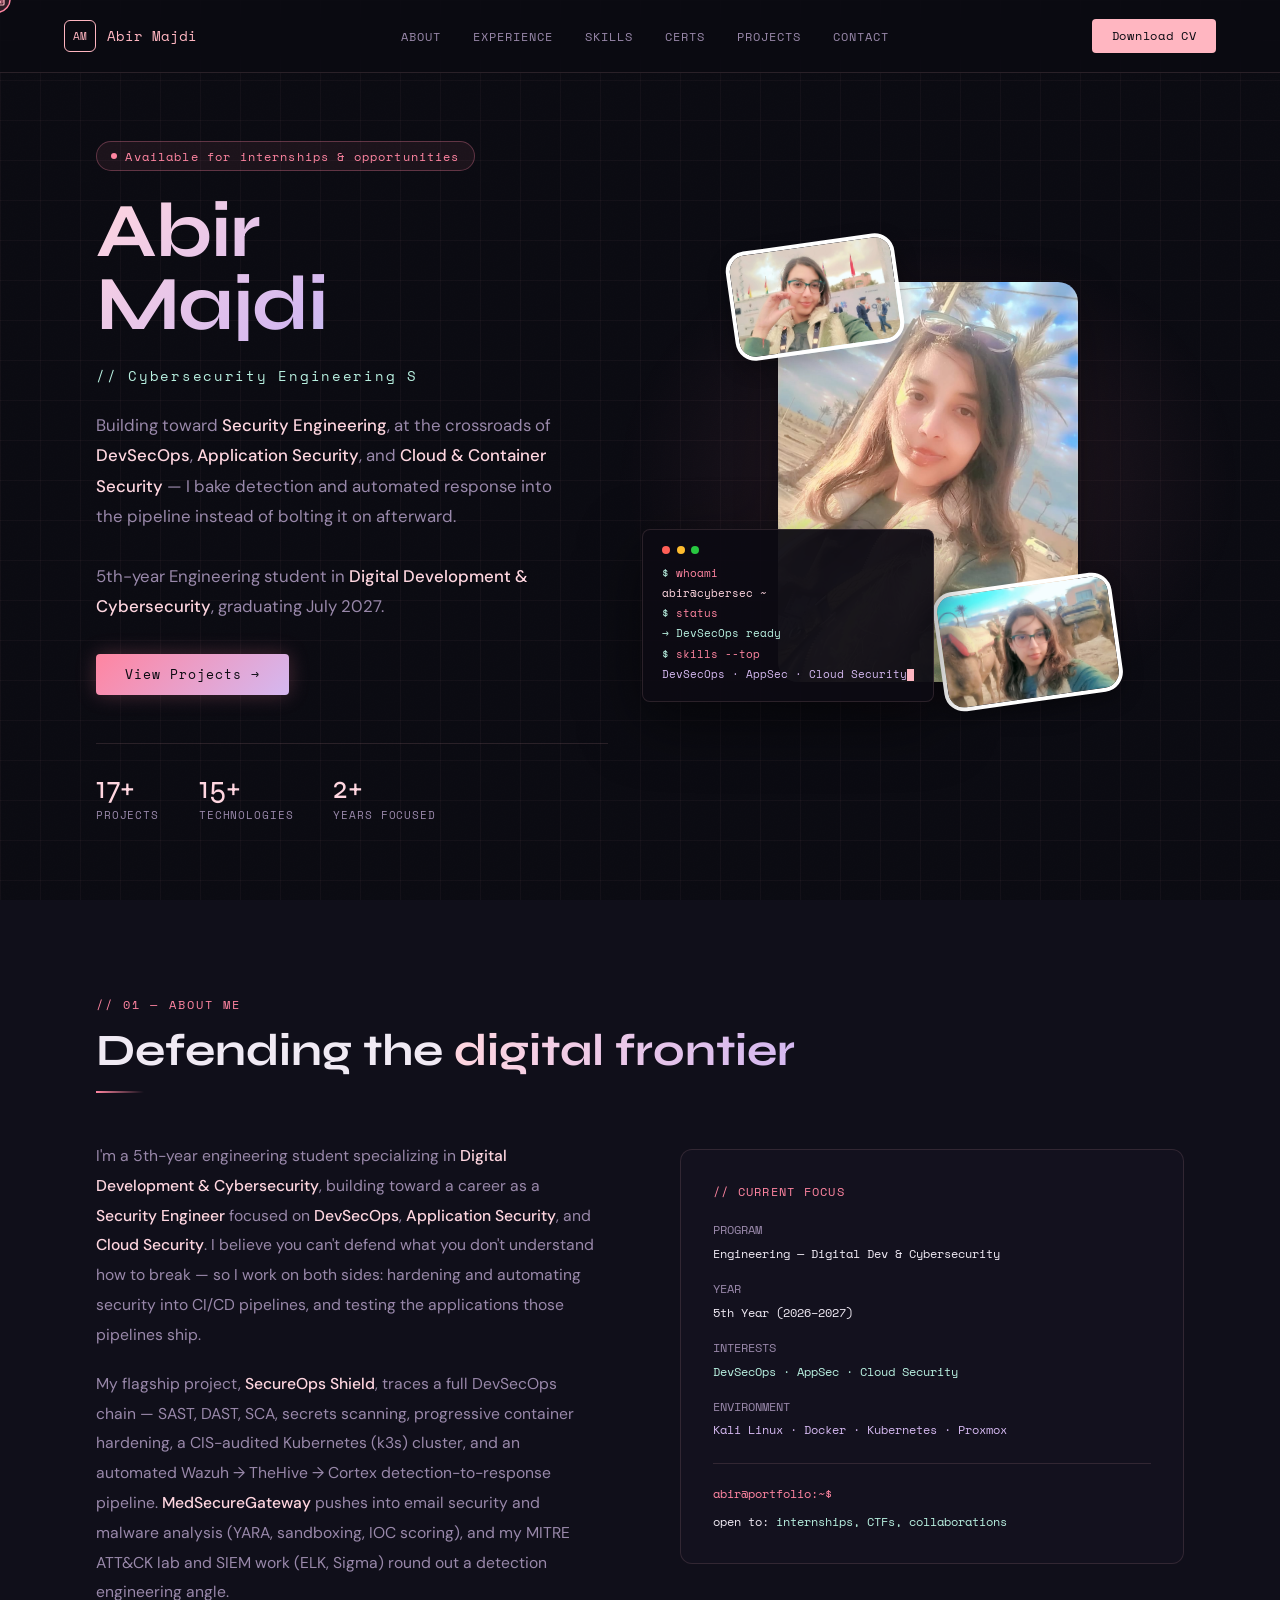
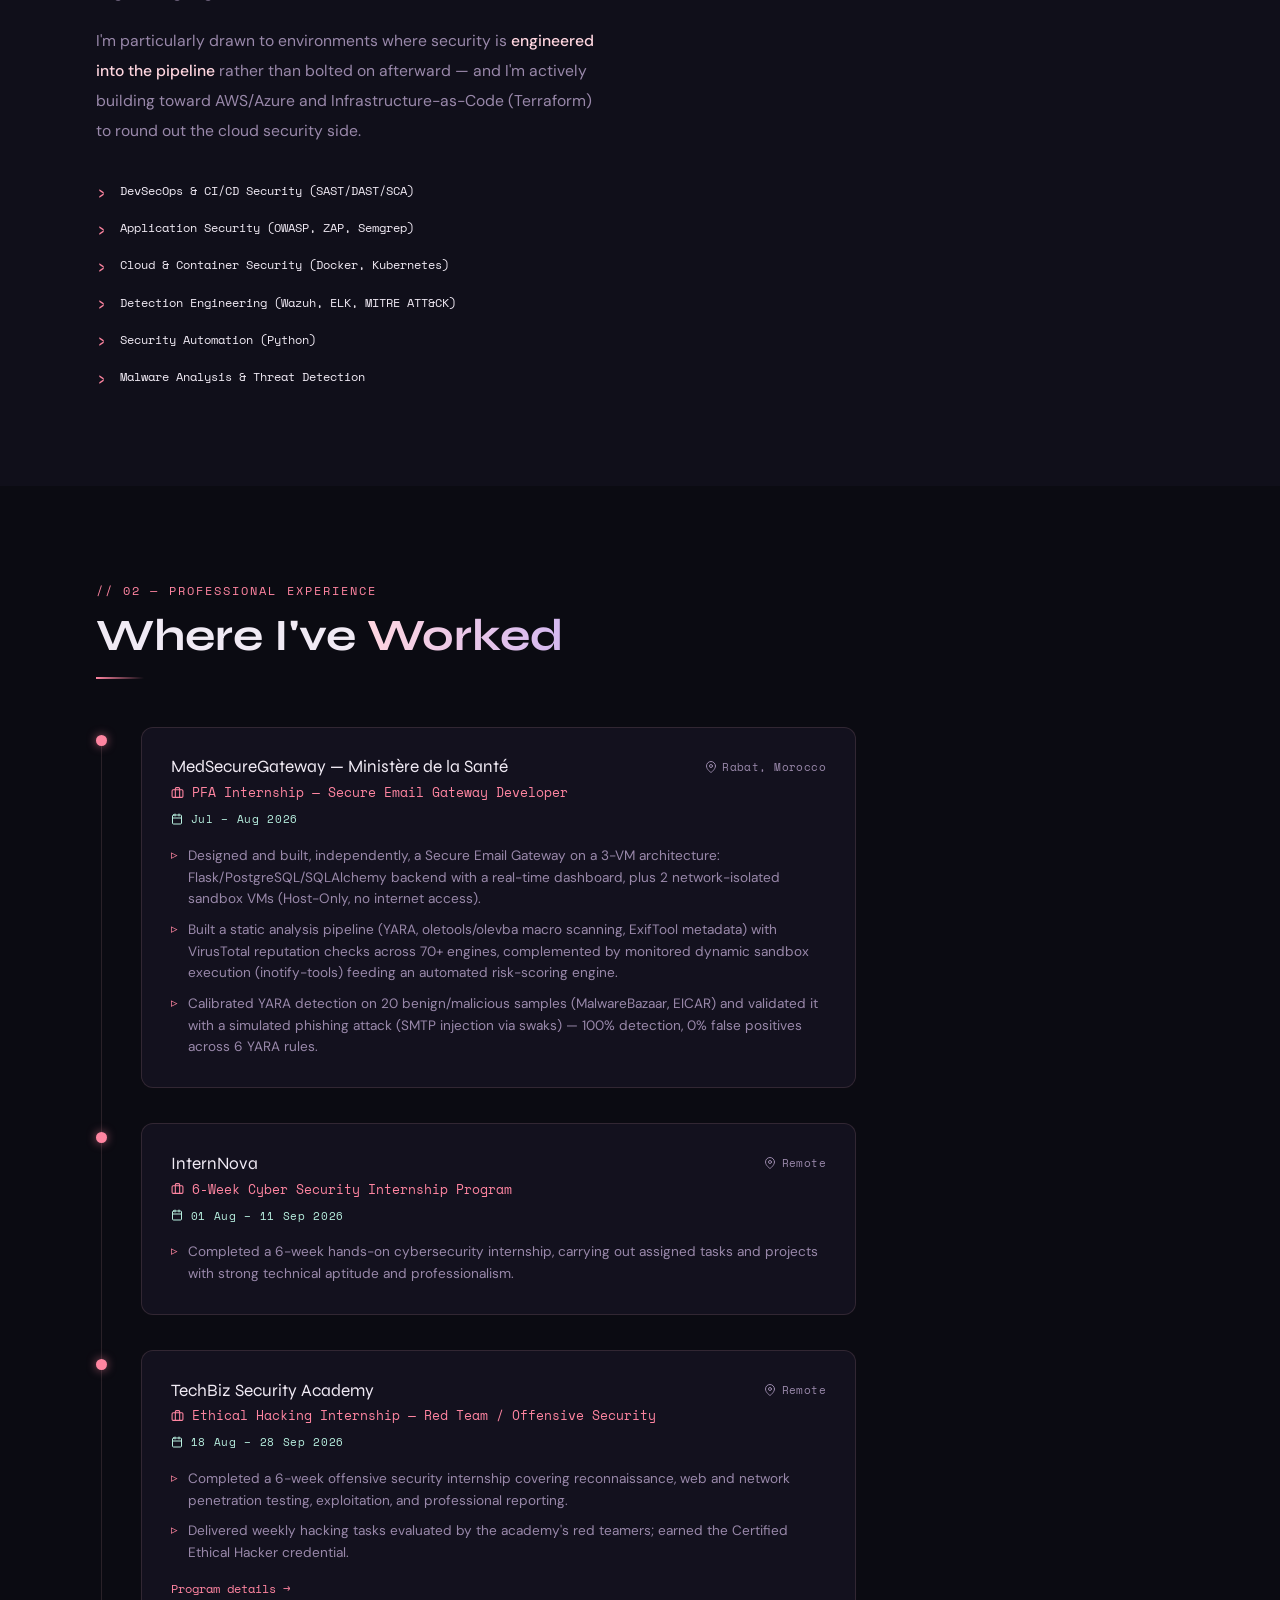
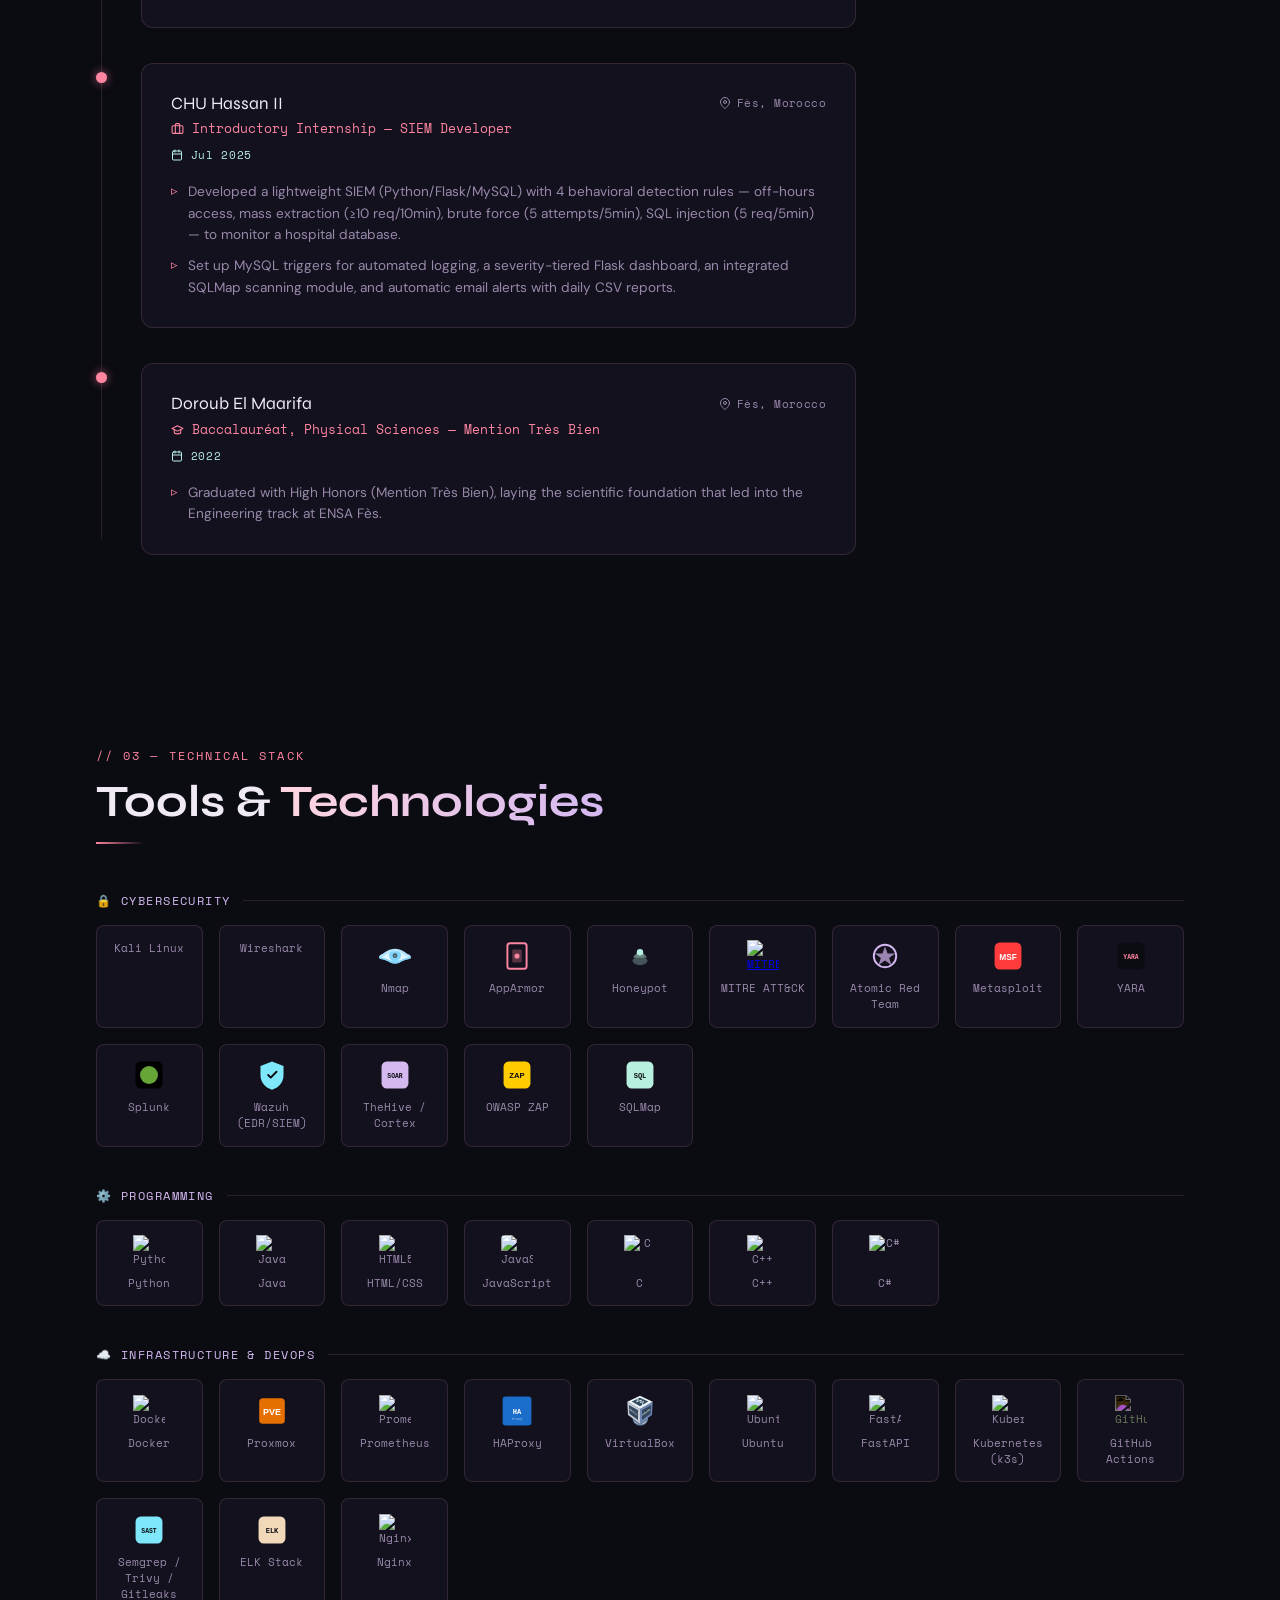
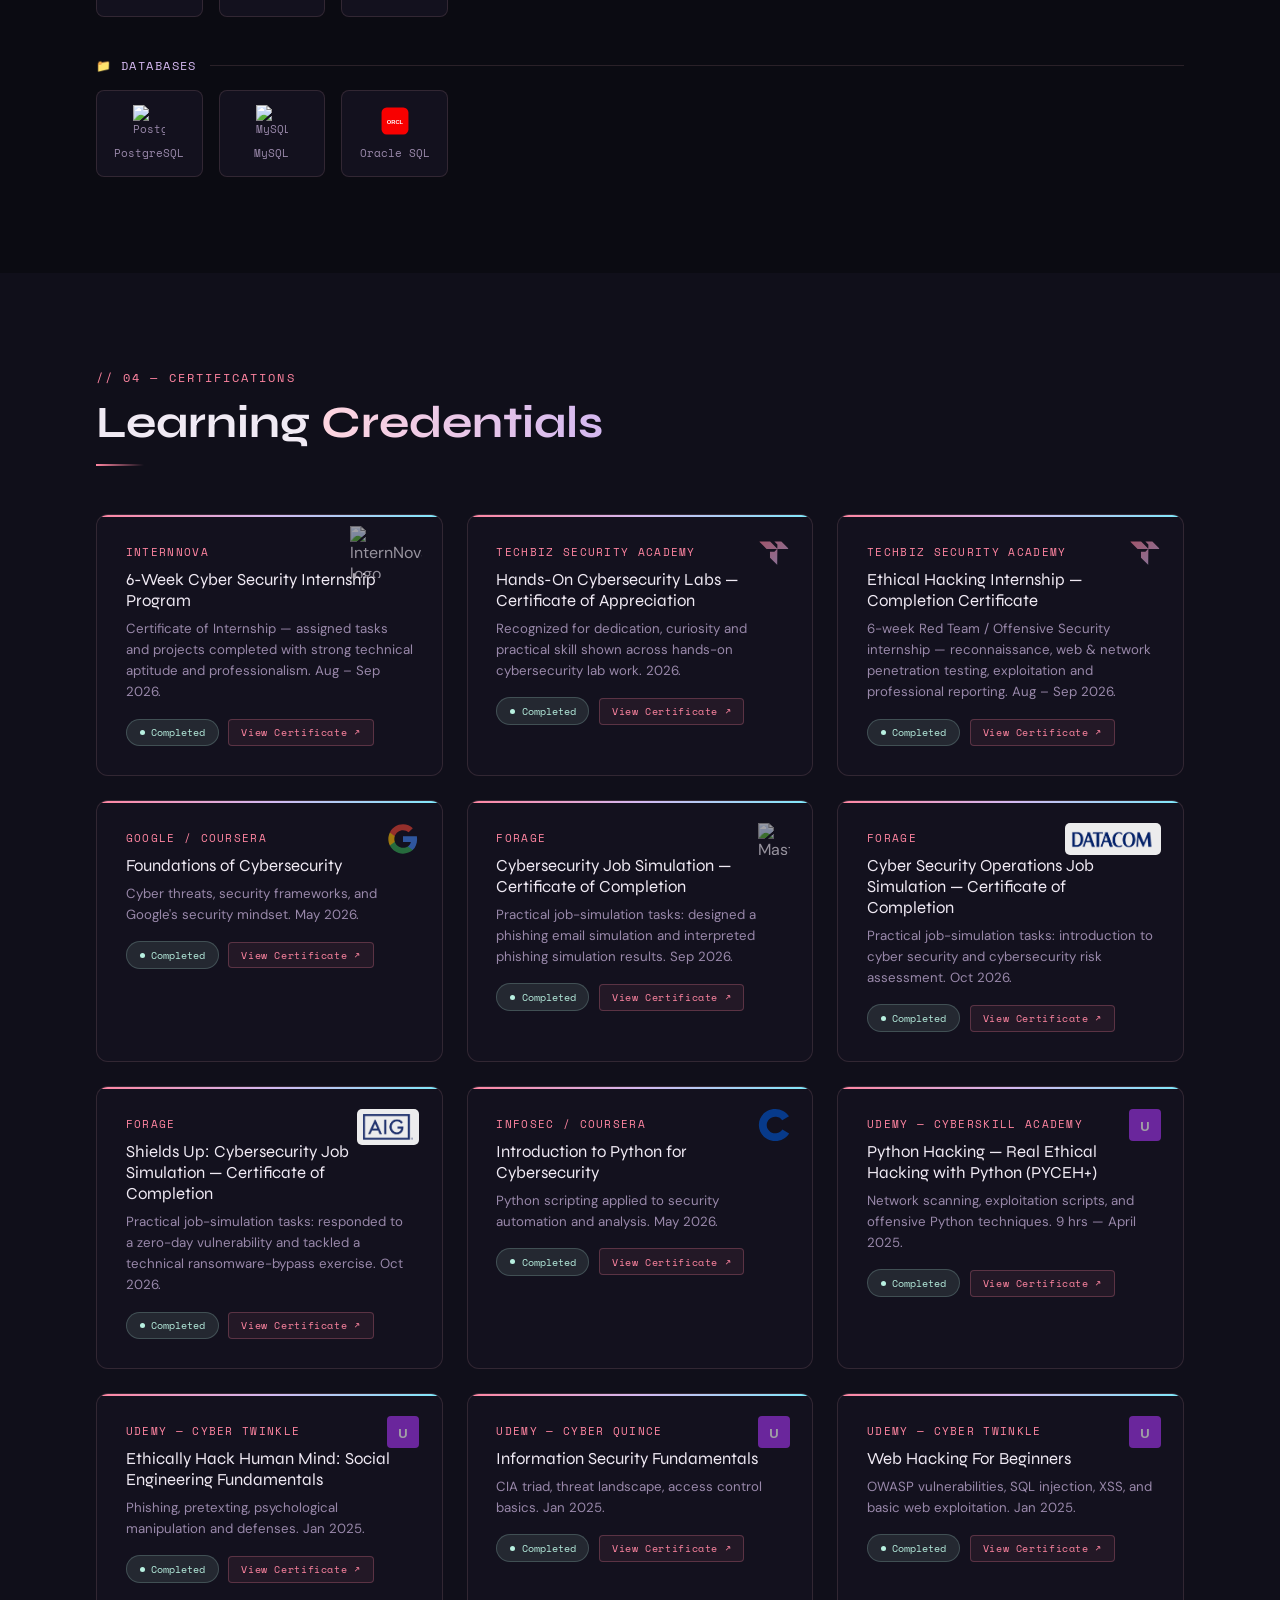
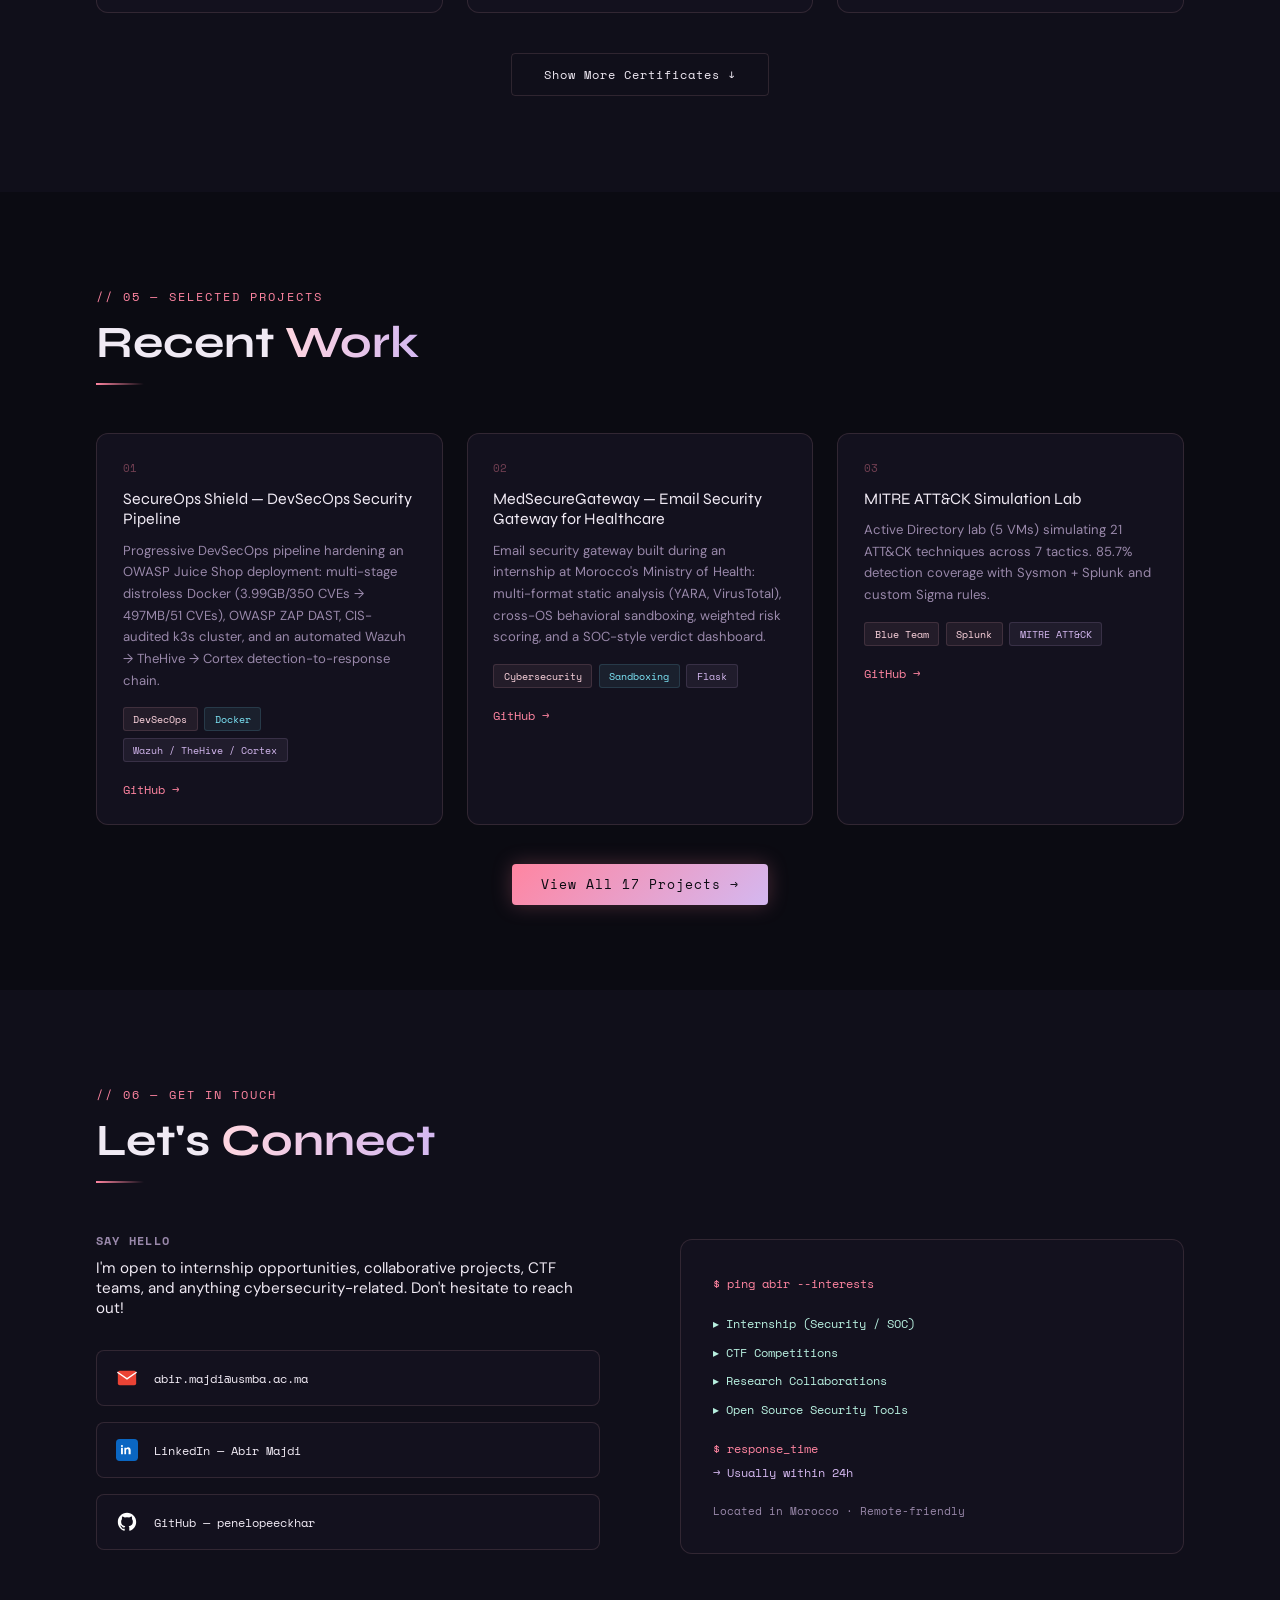
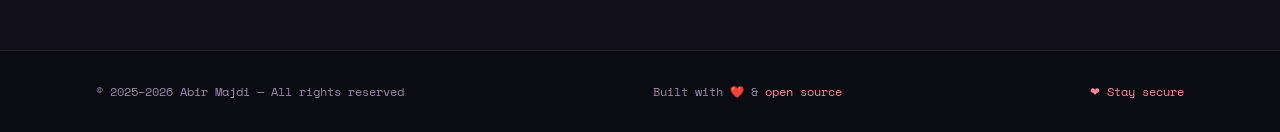
==== commit 3b638c14: "fix: update CV link to CV_Abir_Majdi_Cybersecurite.pdf" ====
--- a/index.htm
+++ b/index.htm
@@ -188,7 +188,7 @@
     <li><a href="#projects-preview">Projects</a></li>
     <li><a href="#contact">Contact</a></li>
   </ul>
-  <a href="CV_Abir_Majdi_ATS.pdf" class="nav-cv" target="_blank">Download CV</a>
+  <a href="CV_Abir_Majdi_Cybersecurite.pdf" class="nav-cv" target="_blank">Download CV</a>
 </nav>
 
 <section id="home">
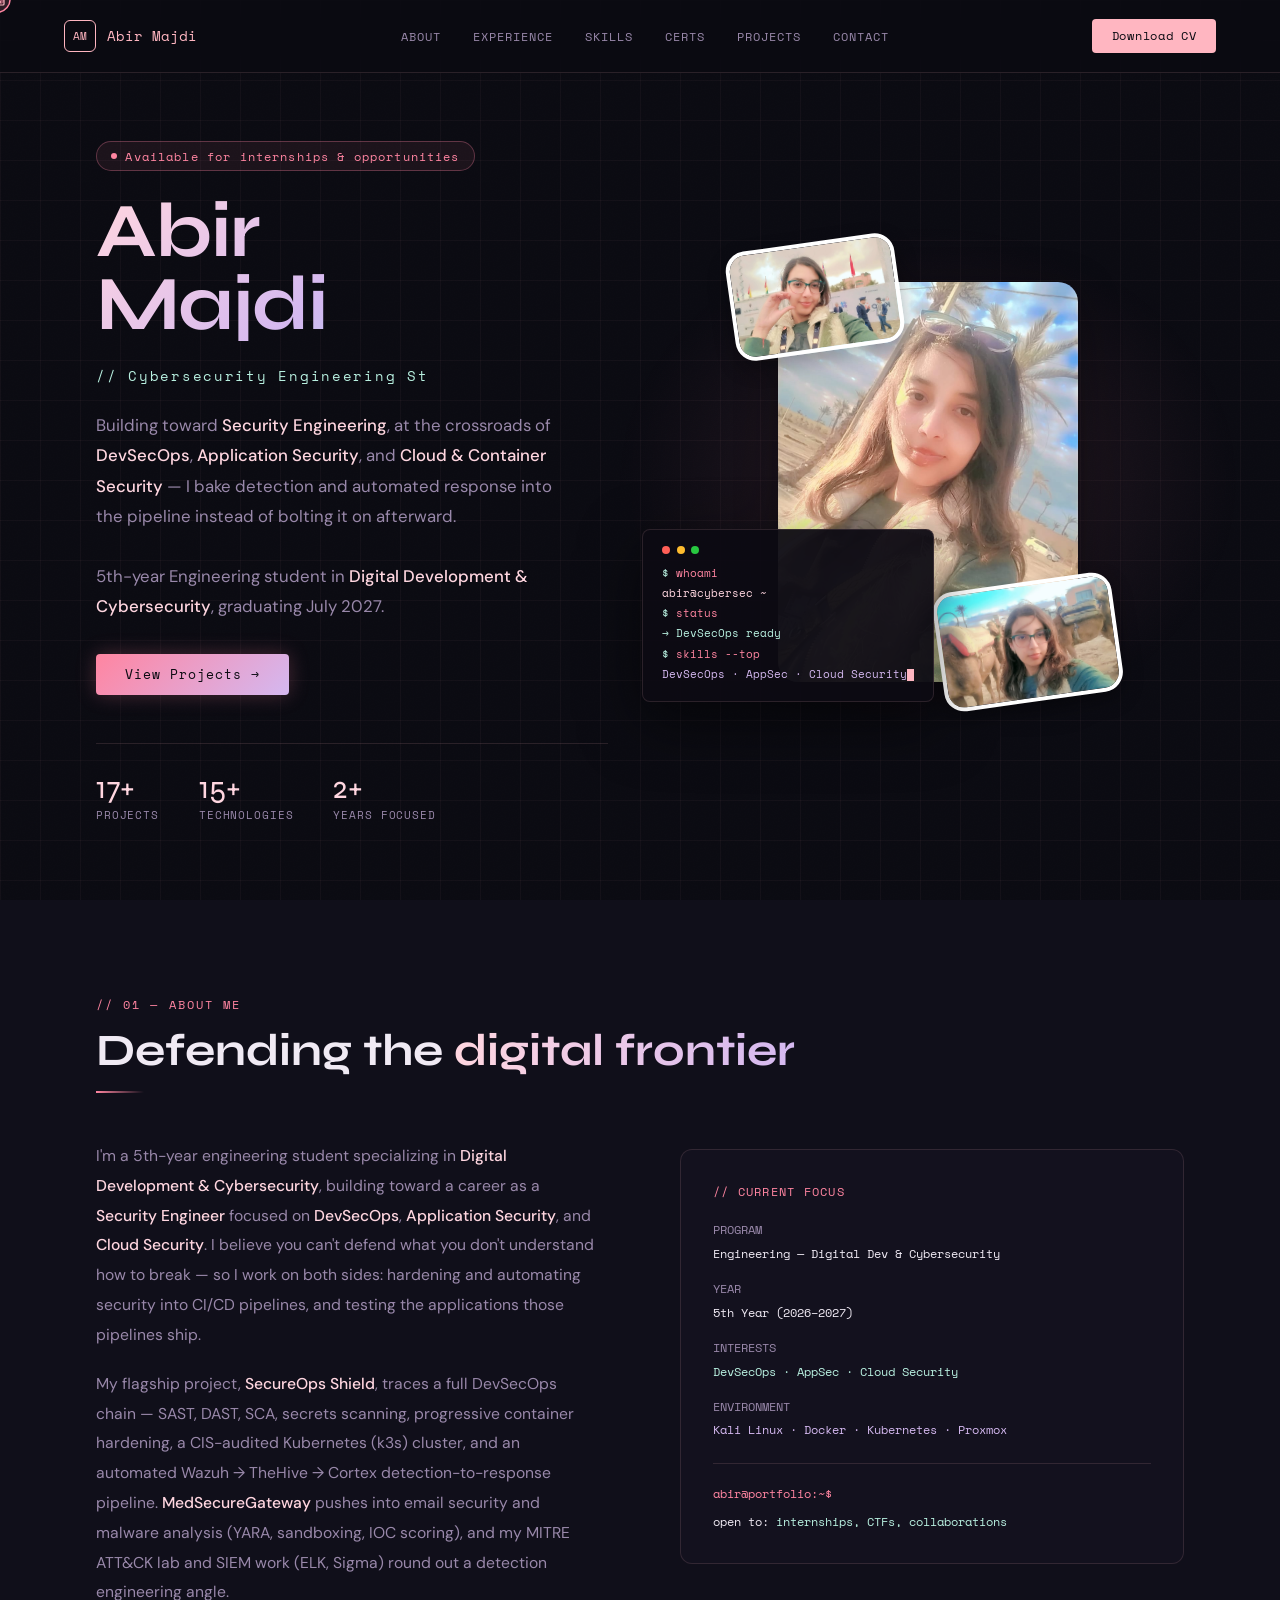
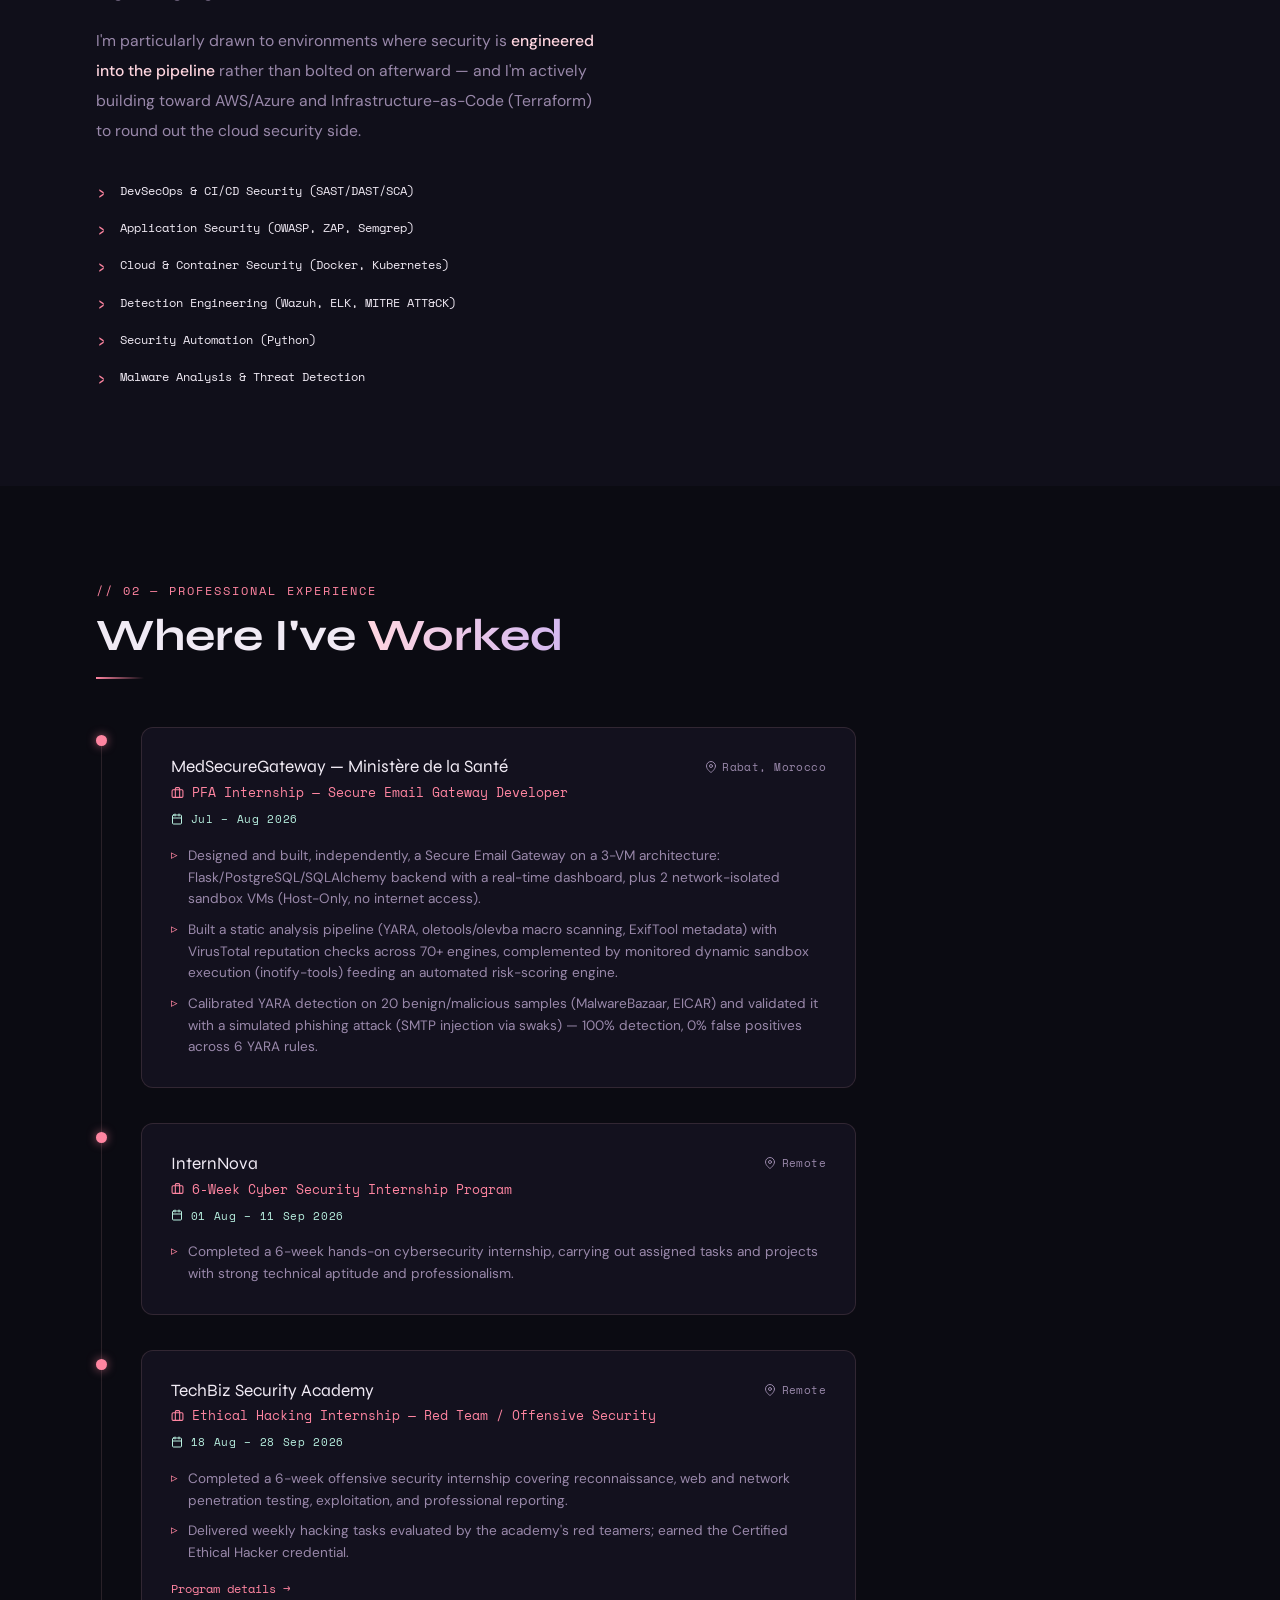
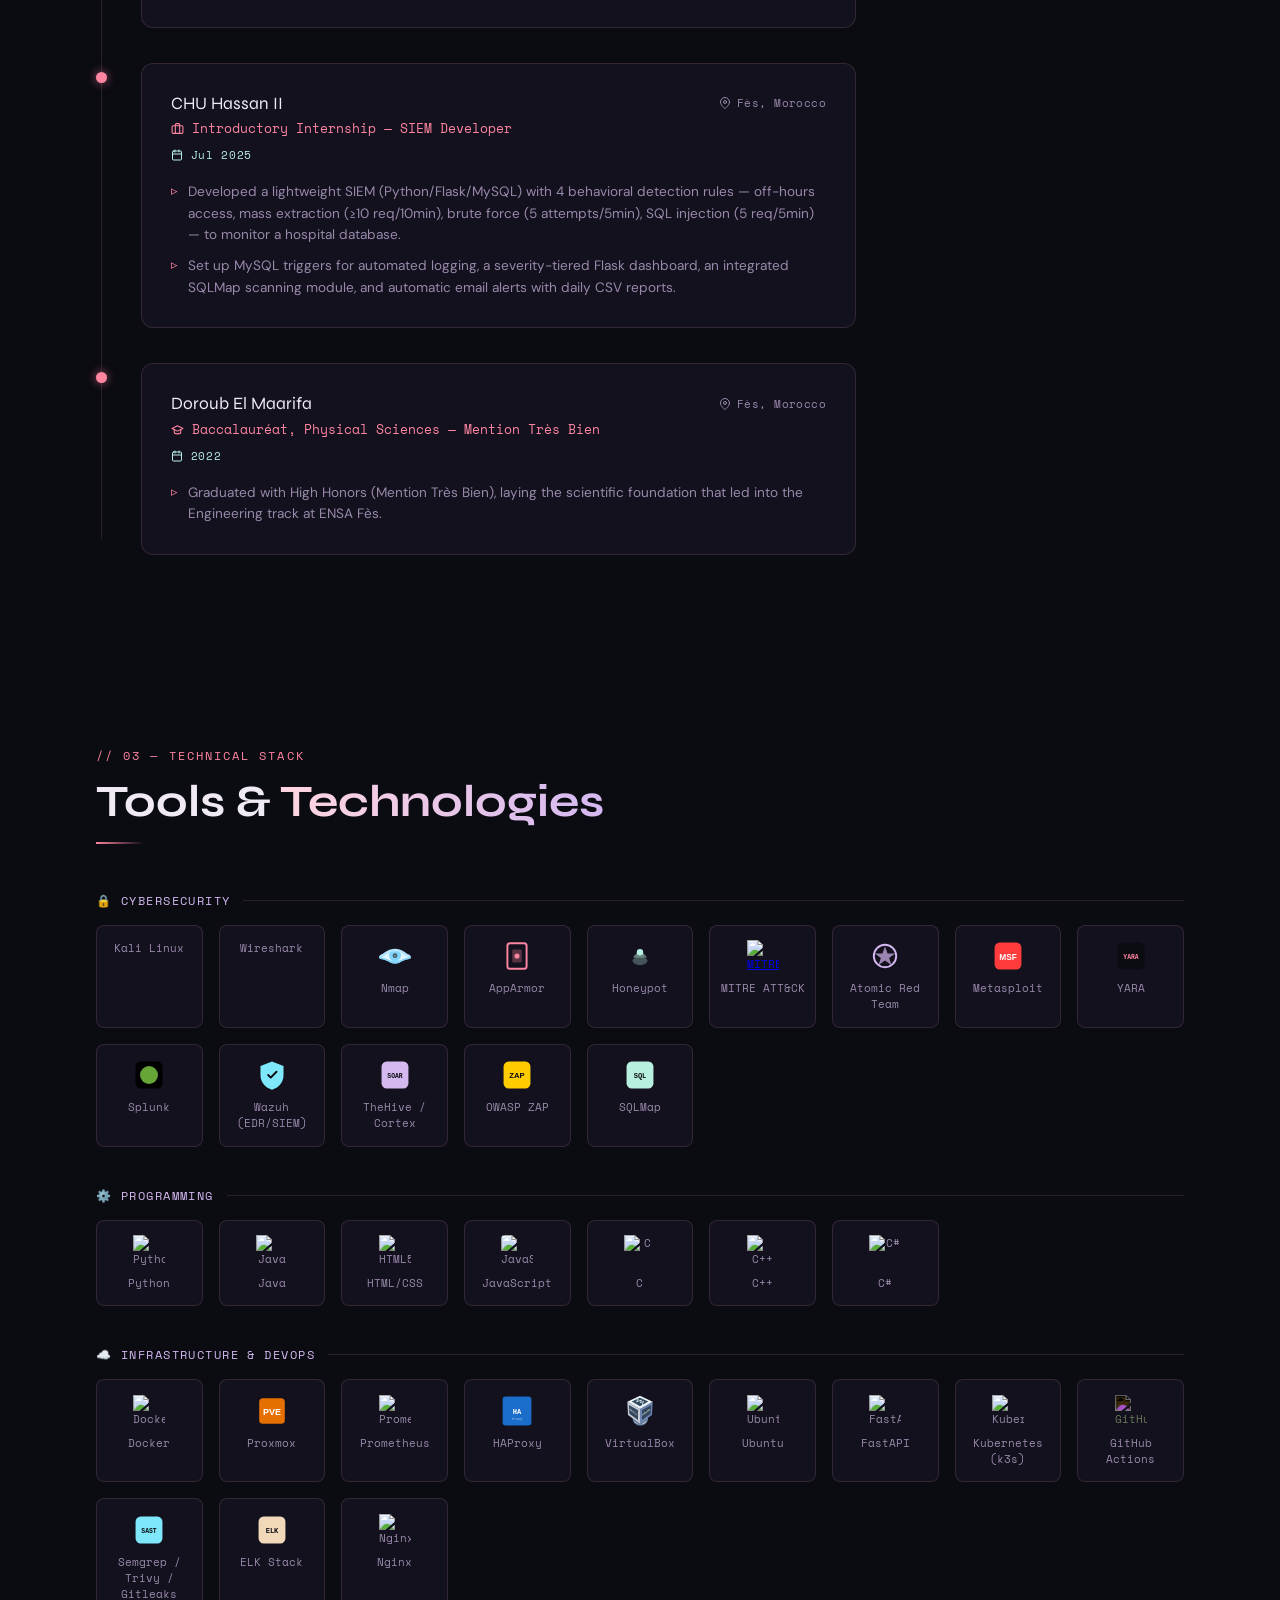
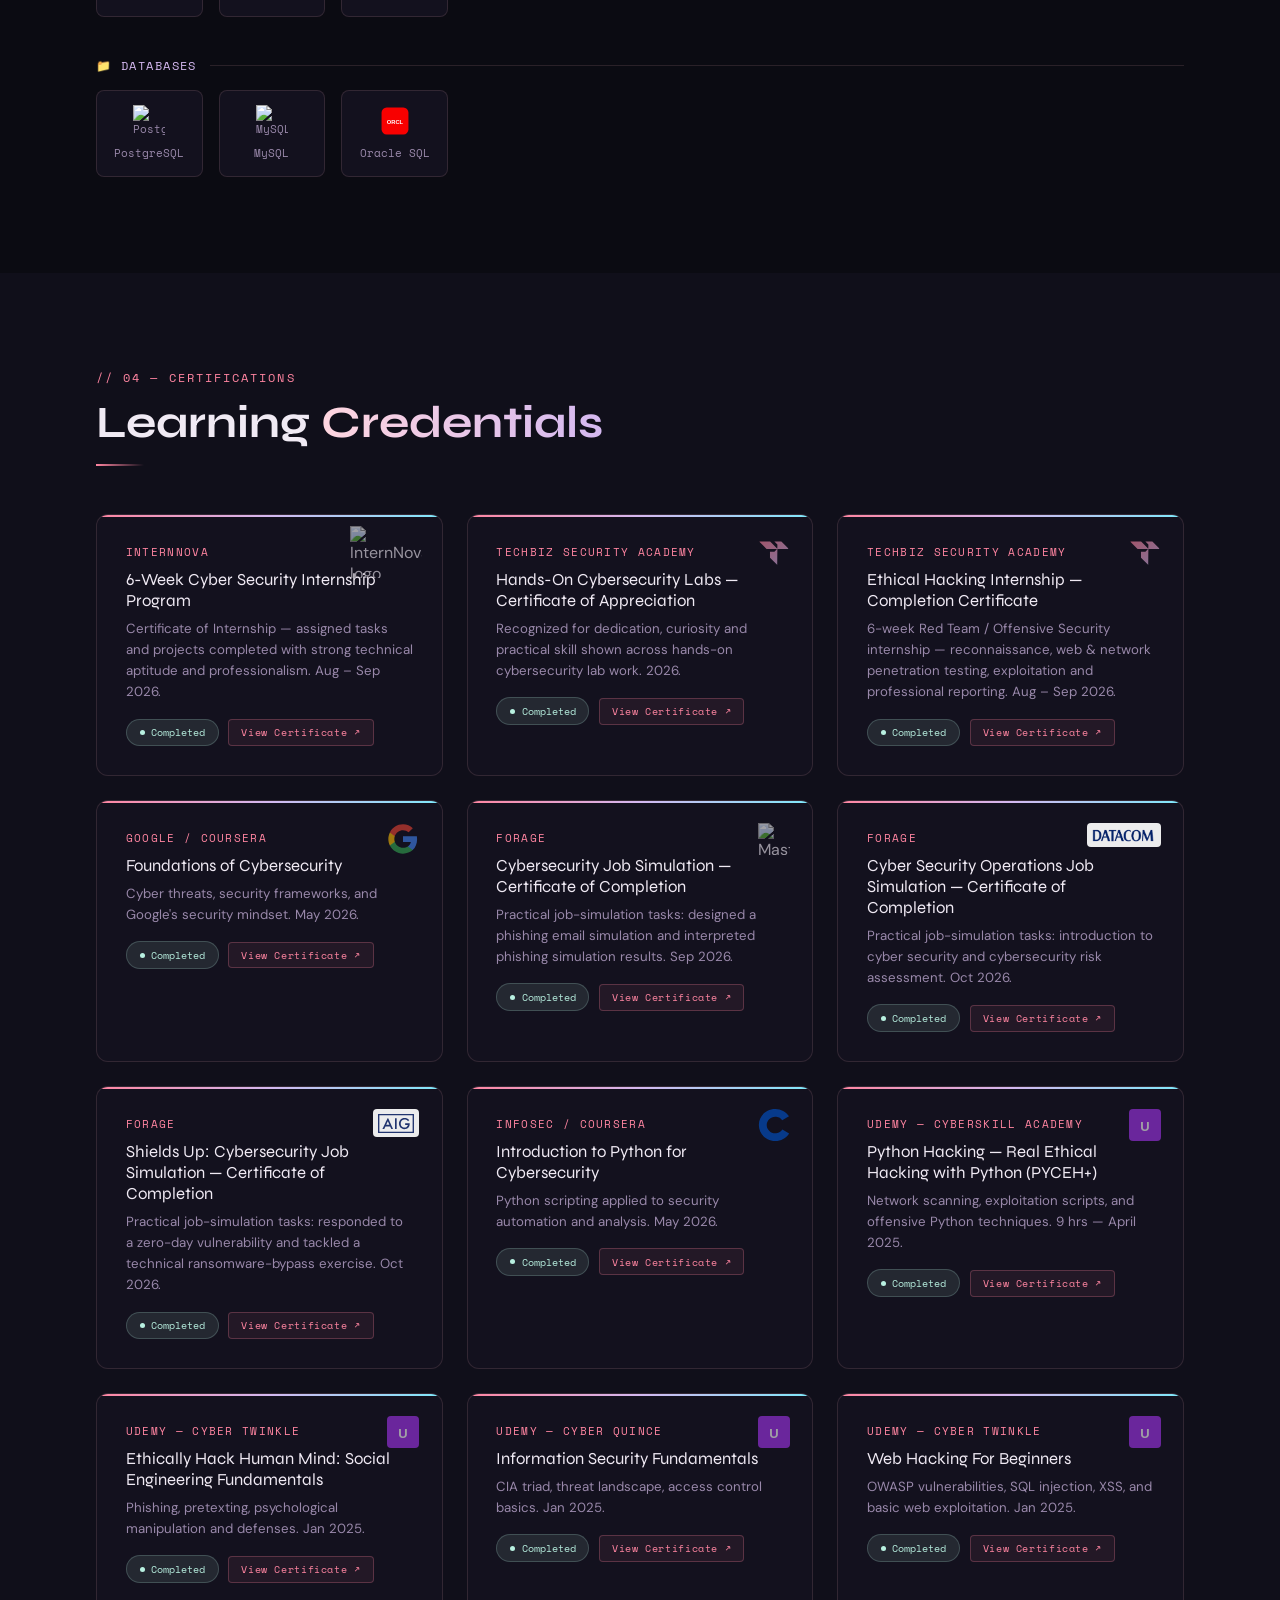
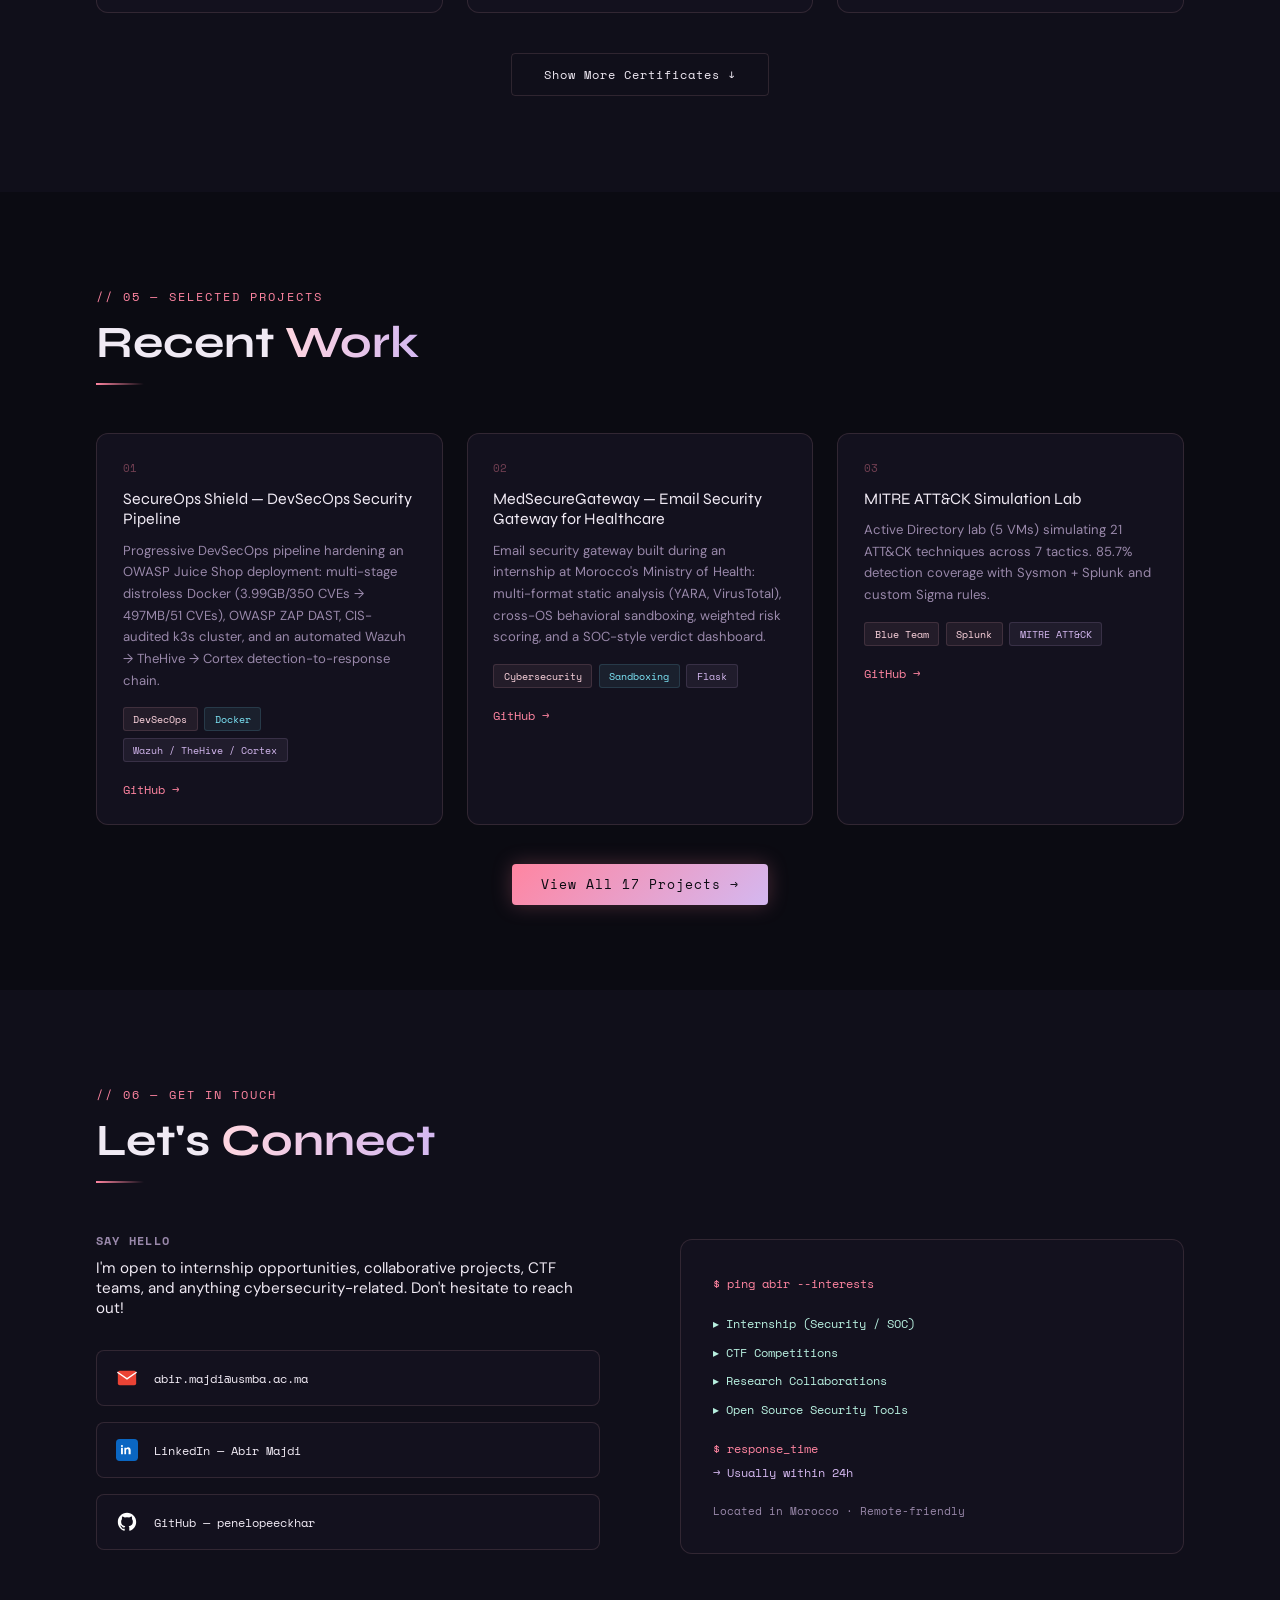
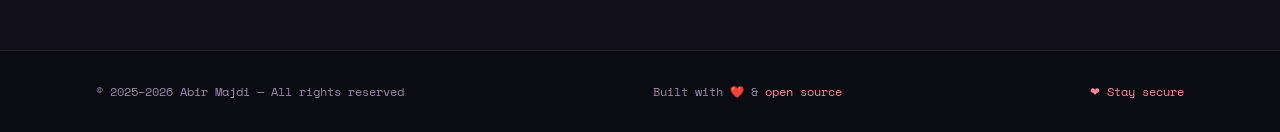
==== commit 24b2891a: "feat: use vector AIG logo and shrink Forage partner logos" ====
--- a/index.htm
+++ b/index.htm
@@ -572,7 +572,7 @@
 
     <!-- 1c. Forage — Cyber Security Operations Job Simulation -->
     <div class="cert-card reveal">
-      <div class="cert-icon-wrap" style="width:96px;height:32px;background:#fff;border-radius:5px;padding:3px 6px;box-sizing:border-box;opacity:.92">
+      <div class="cert-icon-wrap" style="width:74px;height:24px;background:#fff;border-radius:4px;padding:2px 5px;box-sizing:border-box;opacity:.92">
         <img src="img/logo-datacom.png" alt="Datacom logo" />
       </div>
       <div class="cert-issuer">Forage</div>
@@ -586,8 +586,8 @@
 
     <!-- 1d. Forage — Shields Up: Cybersecurity Job Simulation -->
     <div class="cert-card reveal">
-      <div class="cert-icon-wrap" style="width:62px;height:36px;background:#fff;border-radius:5px;padding:3px 6px;box-sizing:border-box;opacity:.92">
-        <img src="img/logo-aig.png" alt="AIG logo" />
+      <div class="cert-icon-wrap" style="width:46px;height:28px;background:#fff;border-radius:4px;padding:2px 5px;box-sizing:border-box;opacity:.92">
+        <img src="img/logo-aig.svg" alt="AIG logo" />
       </div>
       <div class="cert-issuer">Forage</div>
       <div class="cert-name">Shields Up: Cybersecurity Job Simulation — Certificate of Completion</div>
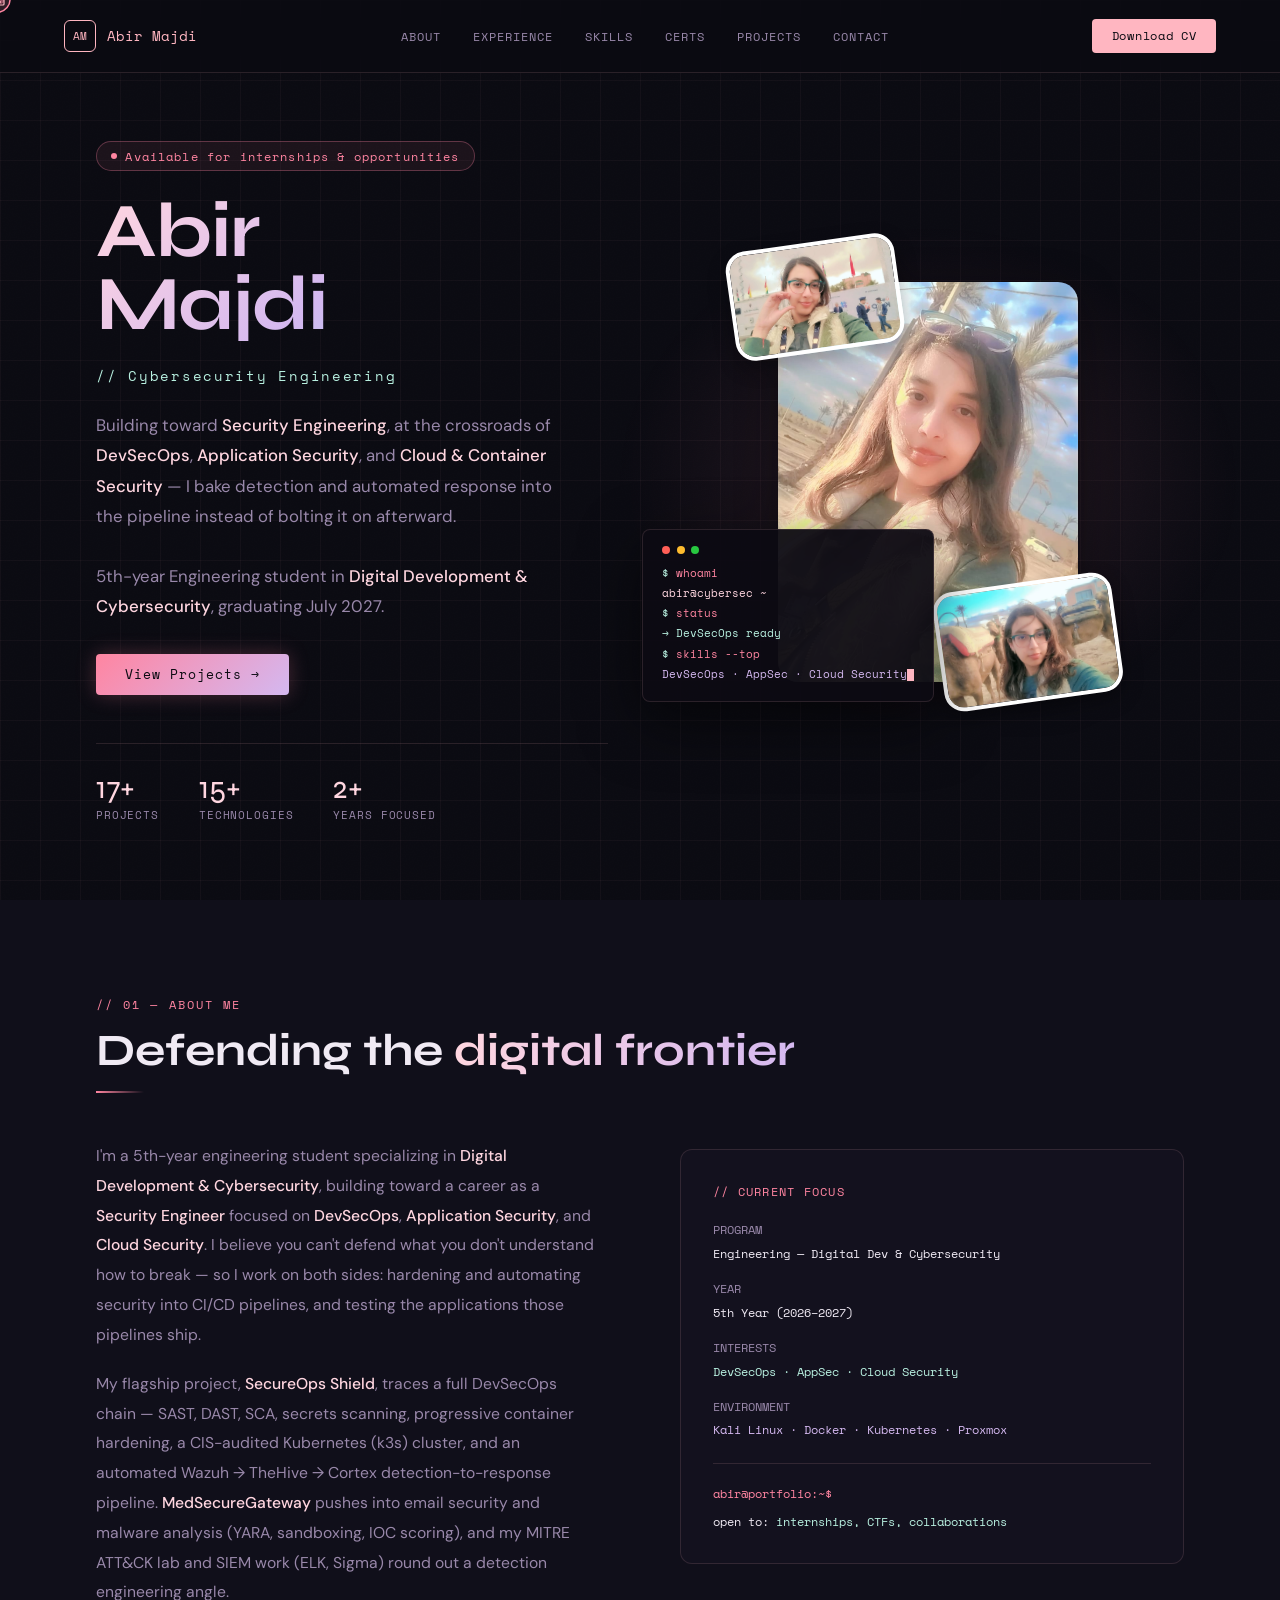
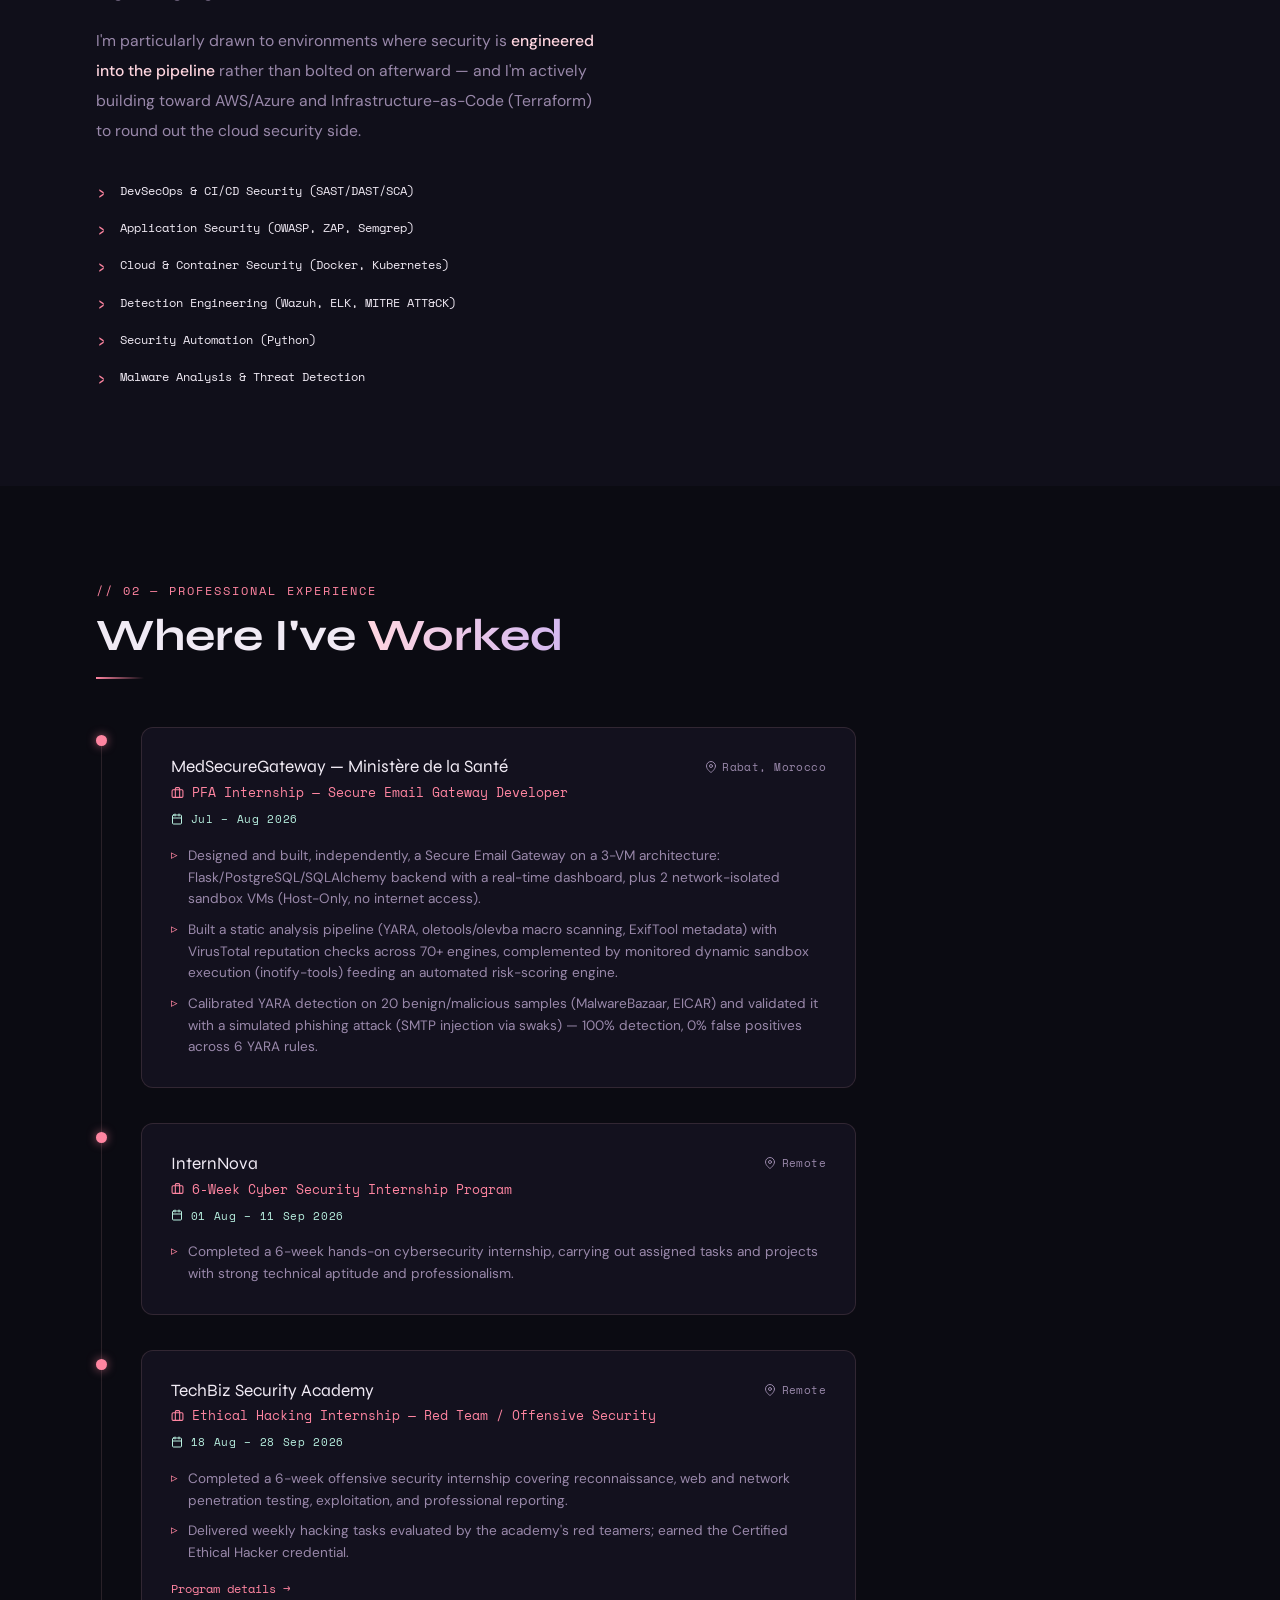
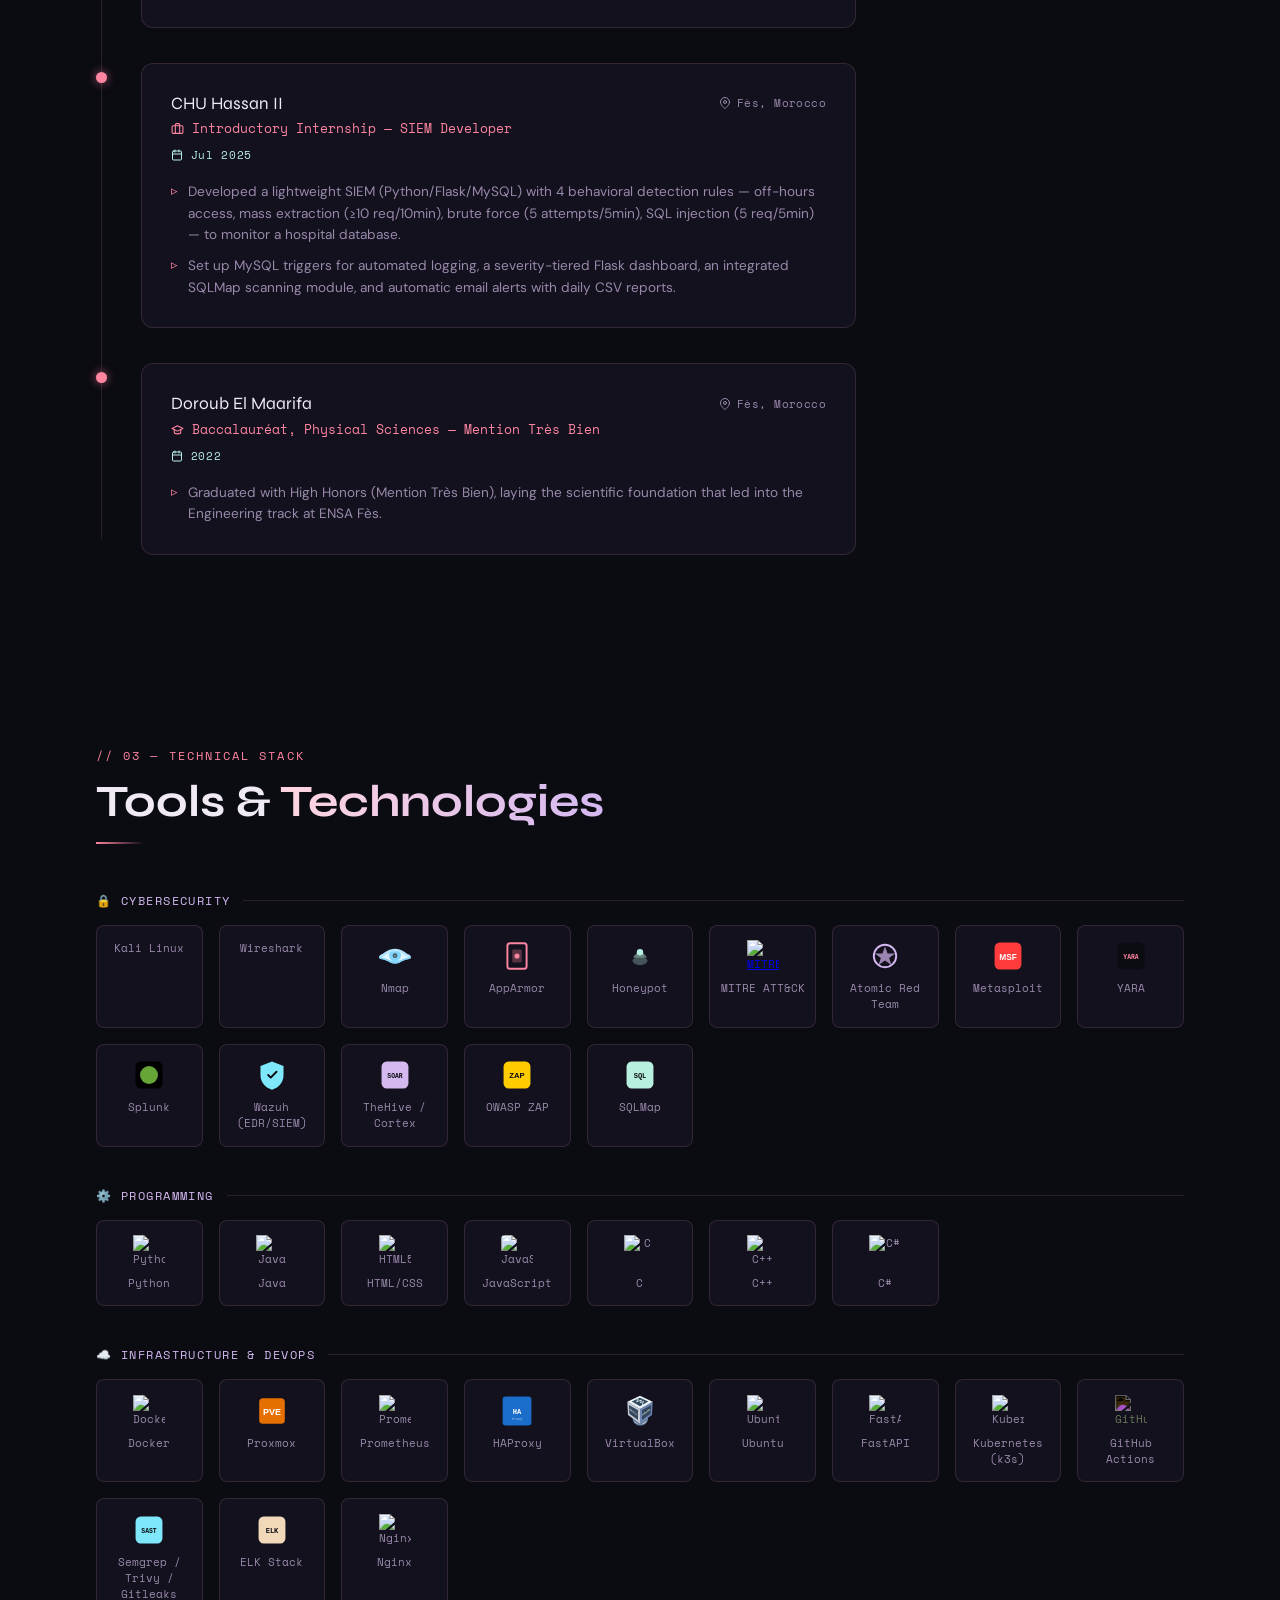
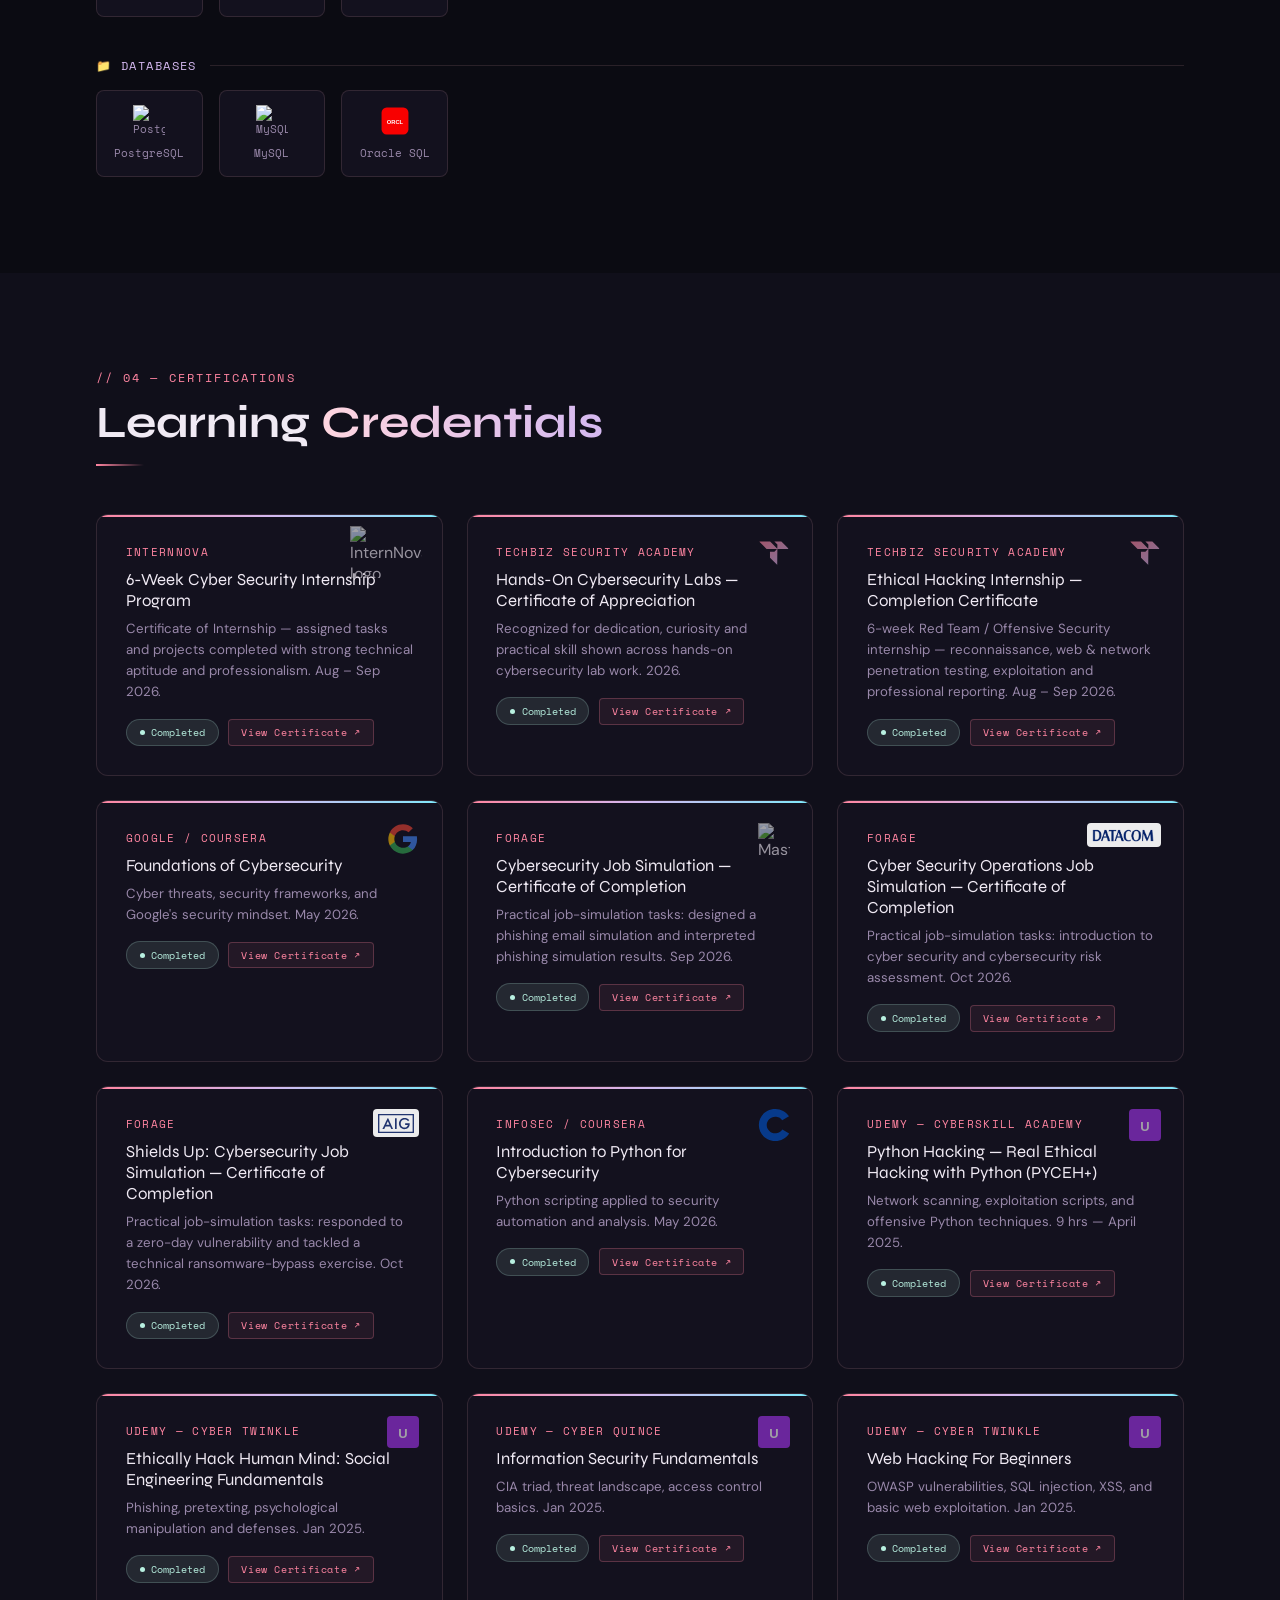
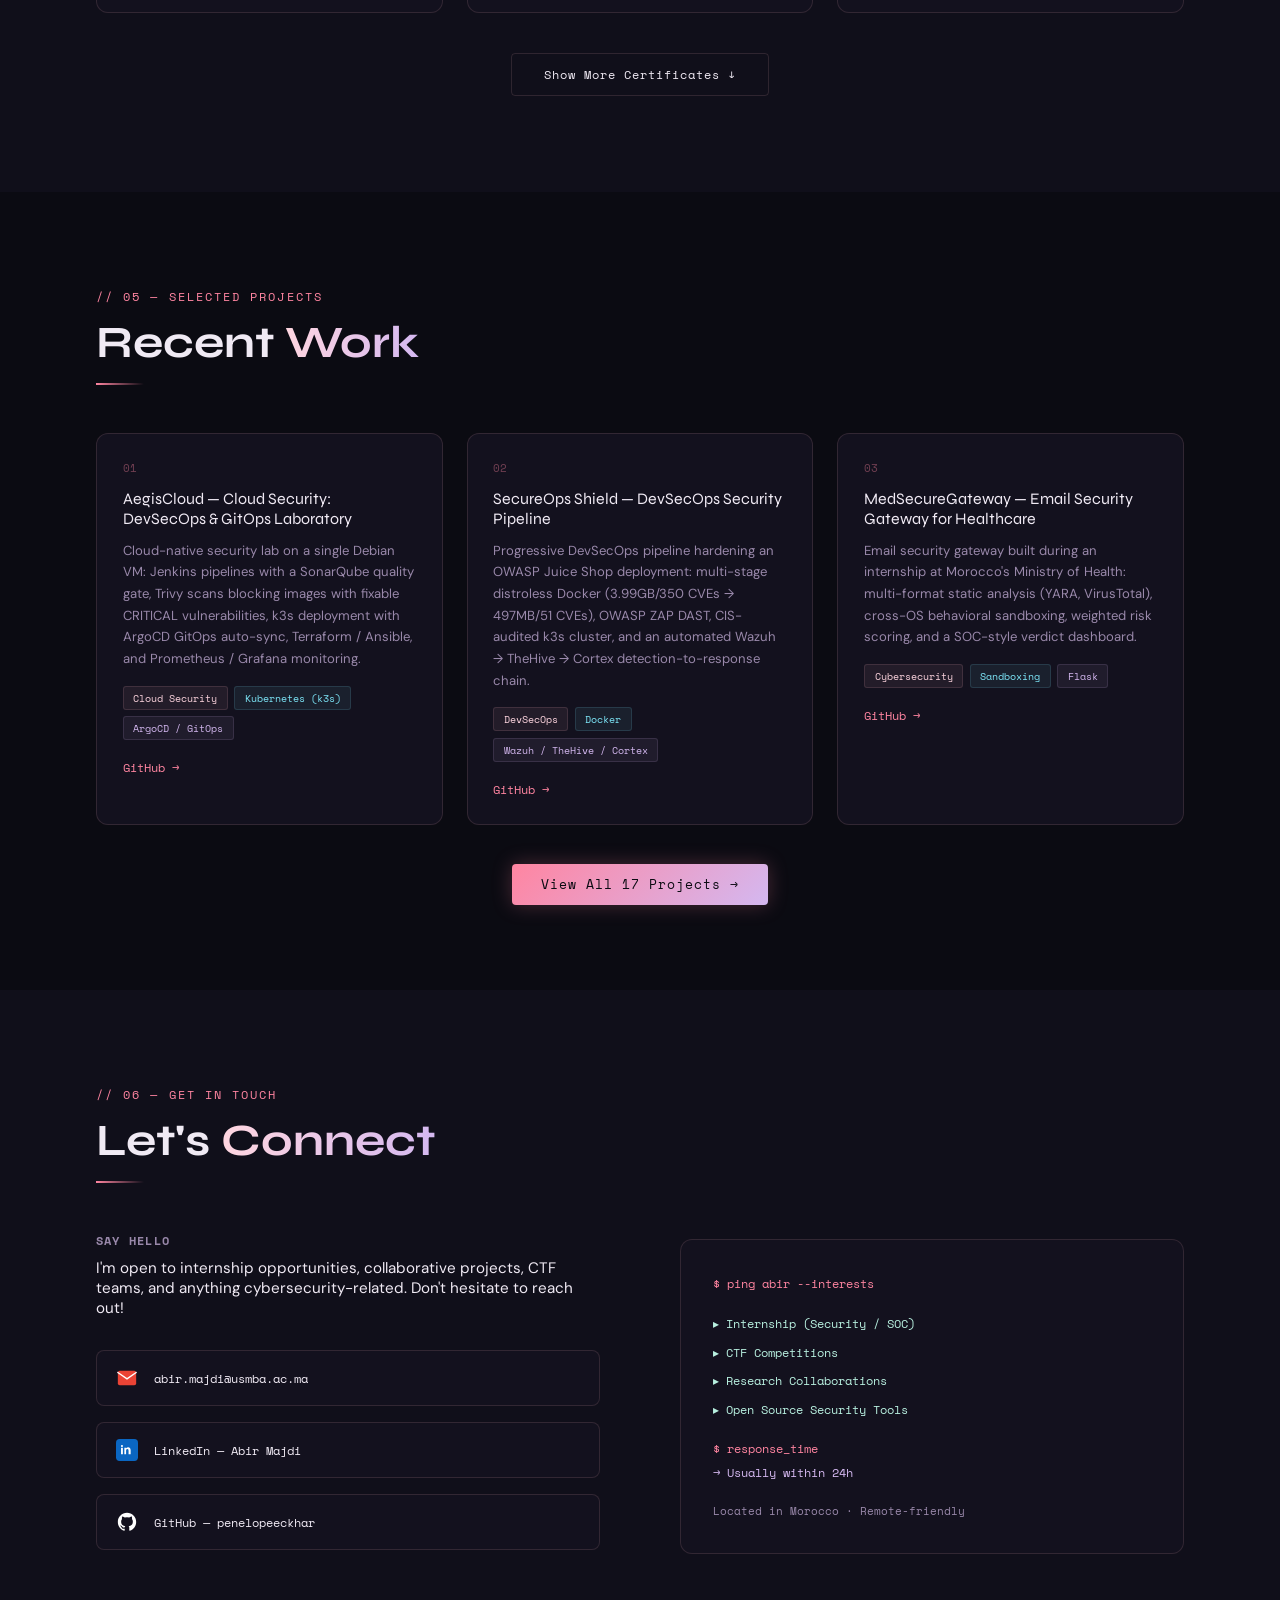
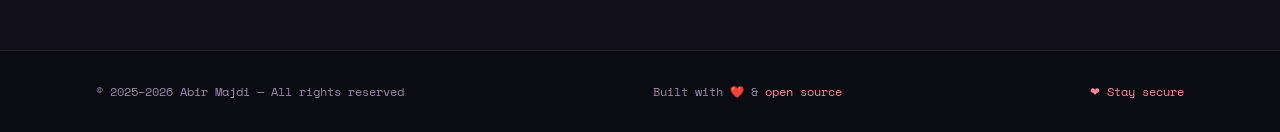
==== commit c8996e9e: "feat: reorder home projects preview (Aegis Cloud first)" ====
--- a/index.htm
+++ b/index.htm
@@ -850,24 +850,24 @@
   <div class="preview-grid">
     <div class="proj-card reveal">
       <div class="proj-num">01</div>
+      <div class="proj-title">AegisCloud — Cloud Security: DevSecOps &amp; GitOps Laboratory</div>
+      <div class="proj-desc">Cloud-native security lab on a single Debian VM: Jenkins pipelines with a SonarQube quality gate, Trivy scans blocking images with fixable CRITICAL vulnerabilities, k3s deployment with ArgoCD GitOps auto-sync, Terraform / Ansible, and Prometheus / Grafana monitoring.</div>
+      <div class="proj-tags"><span class="tag">Cloud Security</span><span class="tag blue">Kubernetes (k3s)</span><span class="tag purple">ArgoCD / GitOps</span></div>
+      <a href="https://github.com/penelopeeckhar/AegisCloud" target="_blank" class="proj-link">GitHub →</a>
+    </div>
+    <div class="proj-card reveal">
+      <div class="proj-num">02</div>
       <div class="proj-title">SecureOps Shield — DevSecOps Security Pipeline</div>
       <div class="proj-desc">Progressive DevSecOps pipeline hardening an OWASP Juice Shop deployment: multi-stage distroless Docker (3.99GB/350 CVEs → 497MB/51 CVEs), OWASP ZAP DAST, CIS-audited k3s cluster, and an automated Wazuh → TheHive → Cortex detection-to-response chain.</div>
       <div class="proj-tags"><span class="tag">DevSecOps</span><span class="tag blue">Docker</span><span class="tag purple">Wazuh / TheHive / Cortex</span></div>
       <a href="https://github.com/penelopeeckhar/secureops-shield" target="_blank" class="proj-link">GitHub →</a>
     </div>
     <div class="proj-card reveal">
-      <div class="proj-num">02</div>
+      <div class="proj-num">03</div>
       <div class="proj-title">MedSecureGateway — Email Security Gateway for Healthcare</div>
       <div class="proj-desc">Email security gateway built during an internship at Morocco's Ministry of Health: multi-format static analysis (YARA, VirusTotal), cross-OS behavioral sandboxing, weighted risk scoring, and a SOC-style verdict dashboard.</div>
       <div class="proj-tags"><span class="tag">Cybersecurity</span><span class="tag blue">Sandboxing</span><span class="tag purple">Flask</span></div>
       <a href="https://github.com/penelopeeckhar/MedSecureGateway" target="_blank" class="proj-link">GitHub →</a>
-    </div>
-    <div class="proj-card reveal">
-      <div class="proj-num">03</div>
-      <div class="proj-title">MITRE ATT&amp;CK Simulation Lab</div>
-      <div class="proj-desc">Active Directory lab (5 VMs) simulating 21 ATT&amp;CK techniques across 7 tactics. 85.7% detection coverage with Sysmon + Splunk and custom Sigma rules.</div>
-      <div class="proj-tags"><span class="tag">Blue Team</span><span class="tag">Splunk</span><span class="tag purple">MITRE ATT&amp;CK</span></div>
-      <a href="https://github.com/penelopeeckhar/mitre-attack-detection-lab" target="_blank" class="proj-link">GitHub →</a>
     </div>
   </div>
   <div class="see-all reveal">
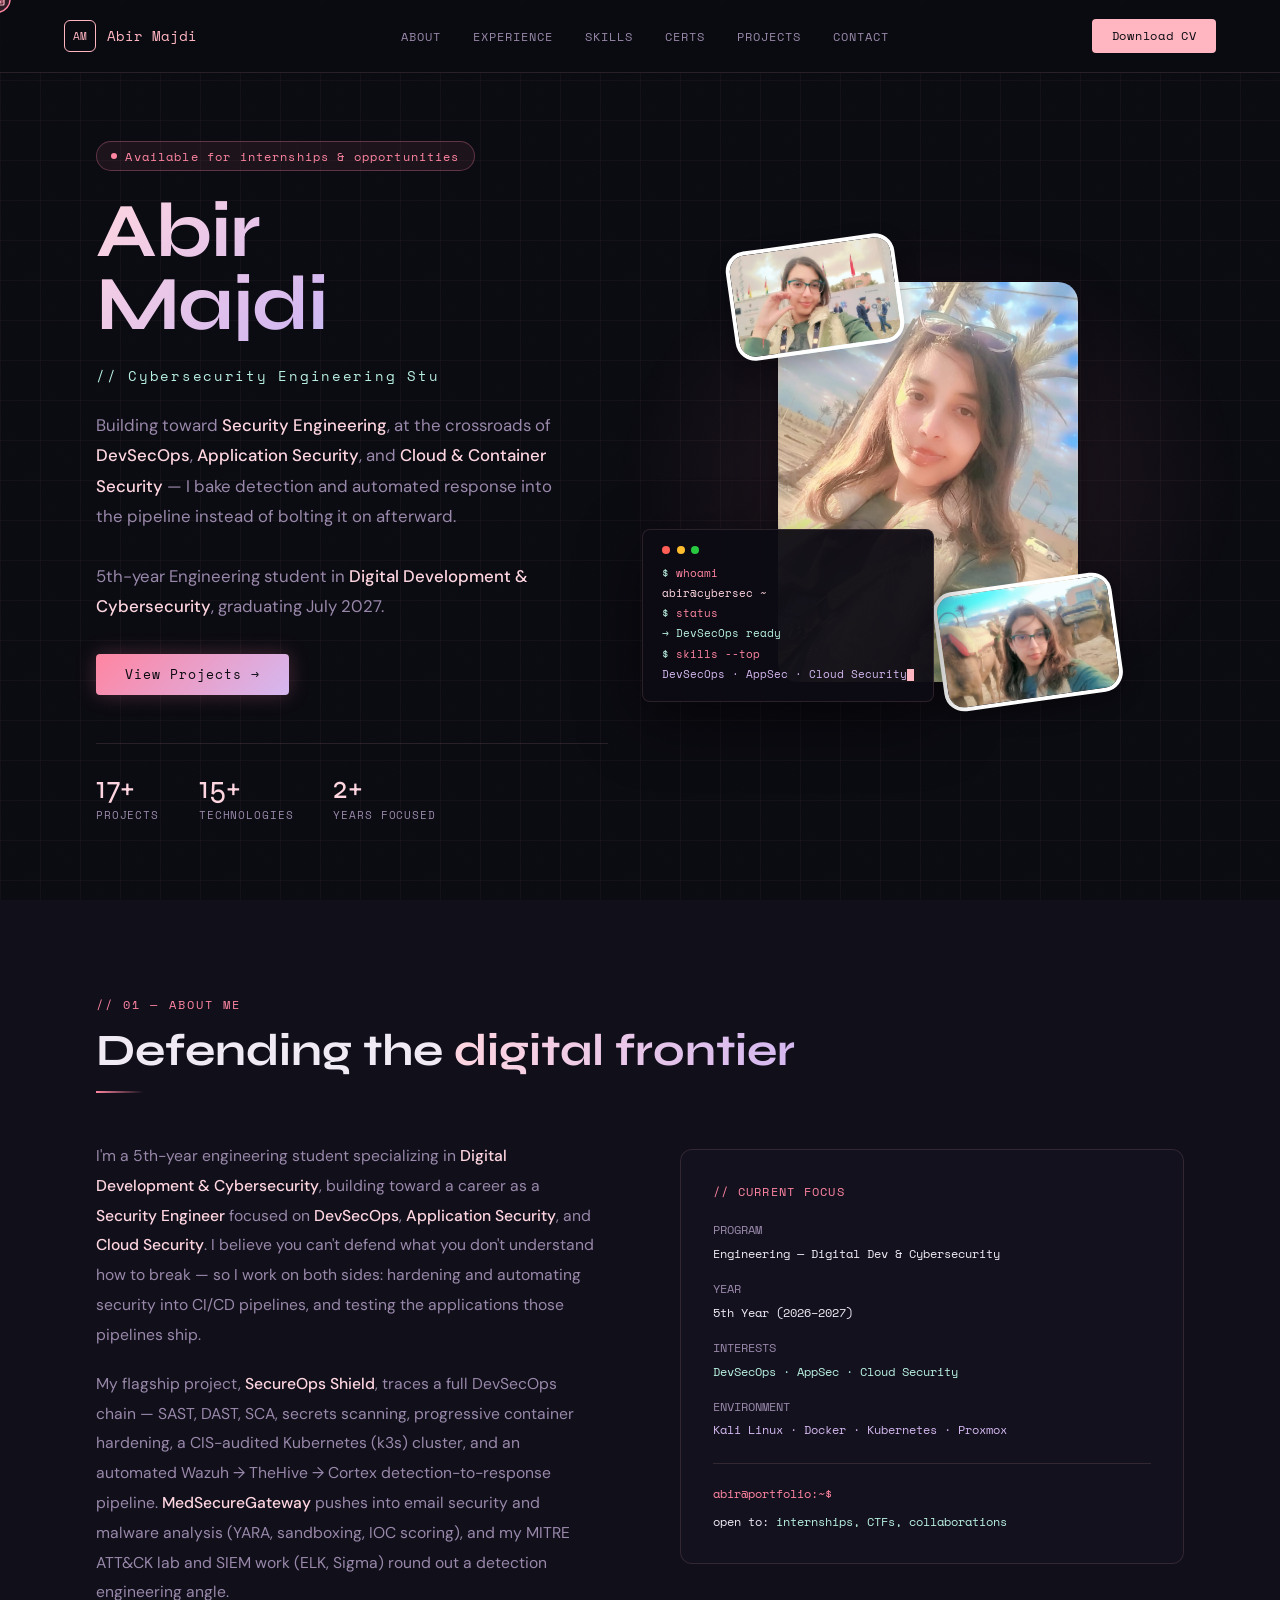
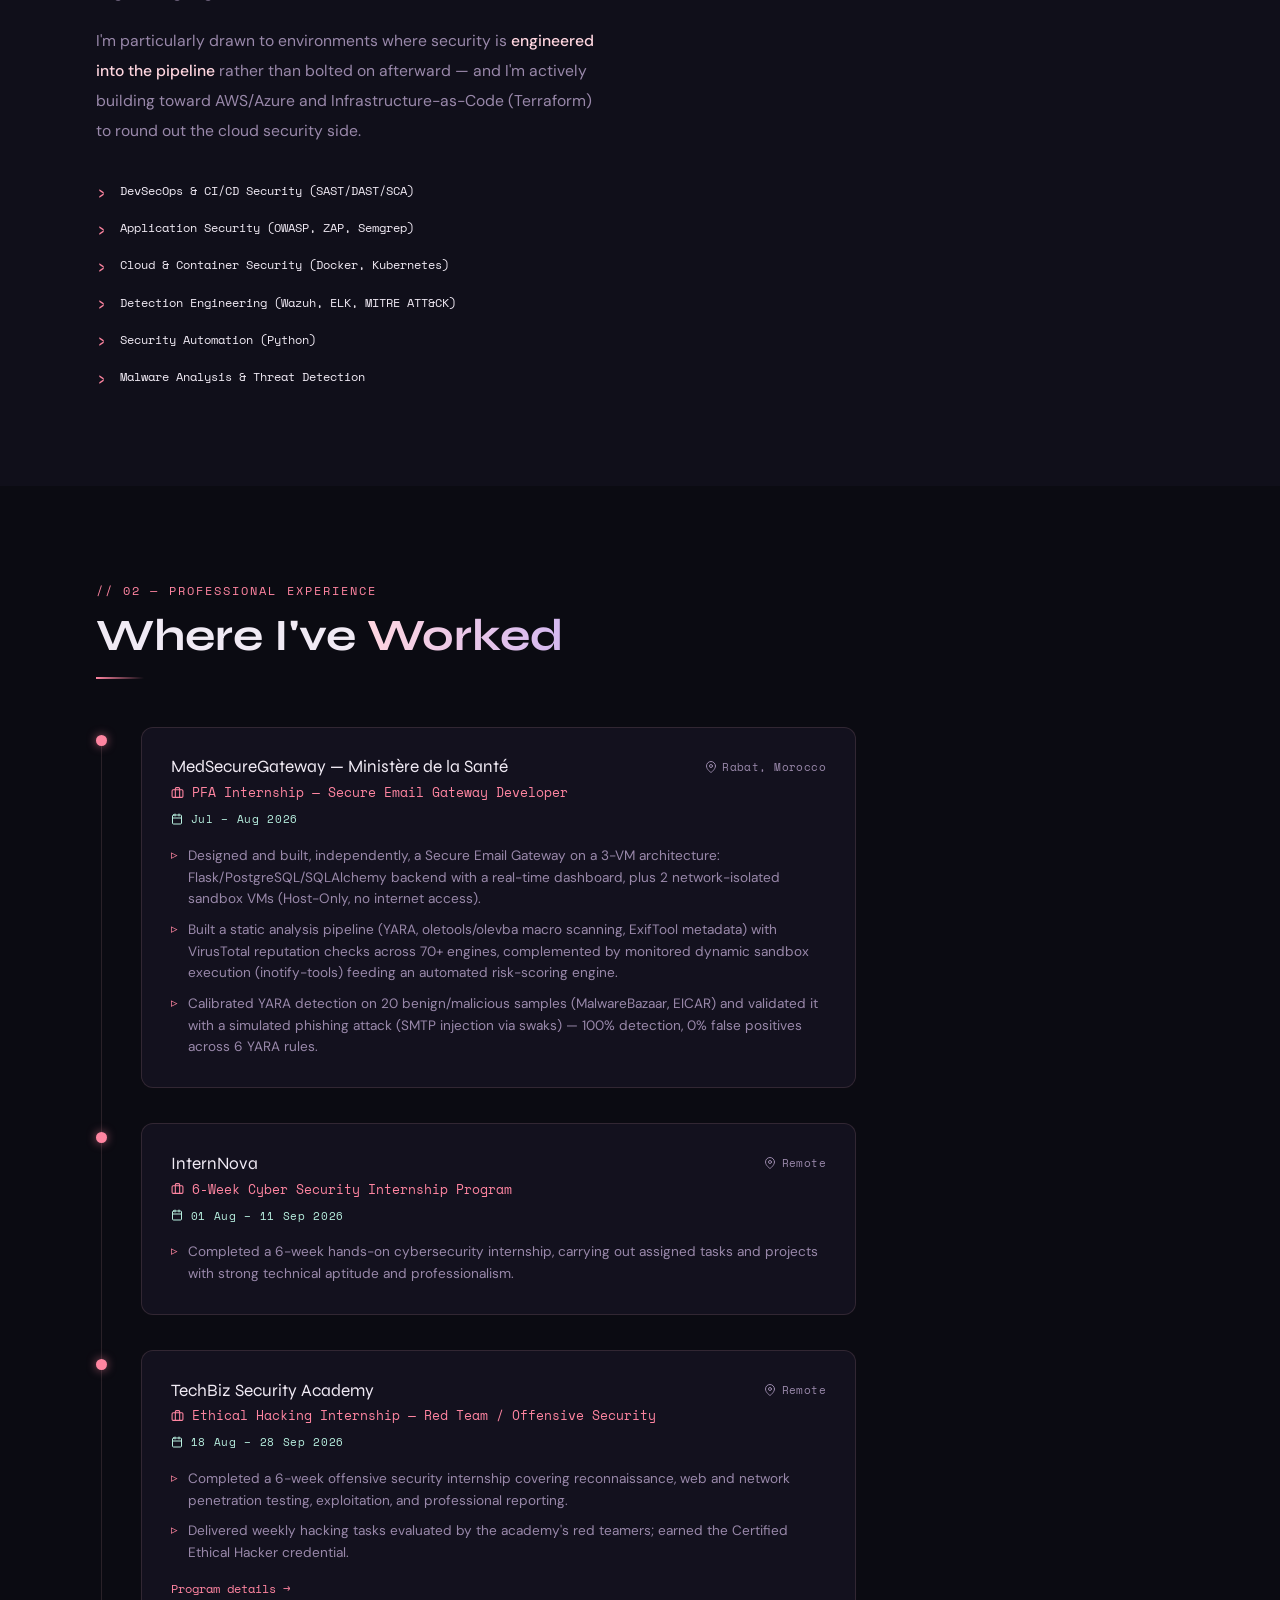
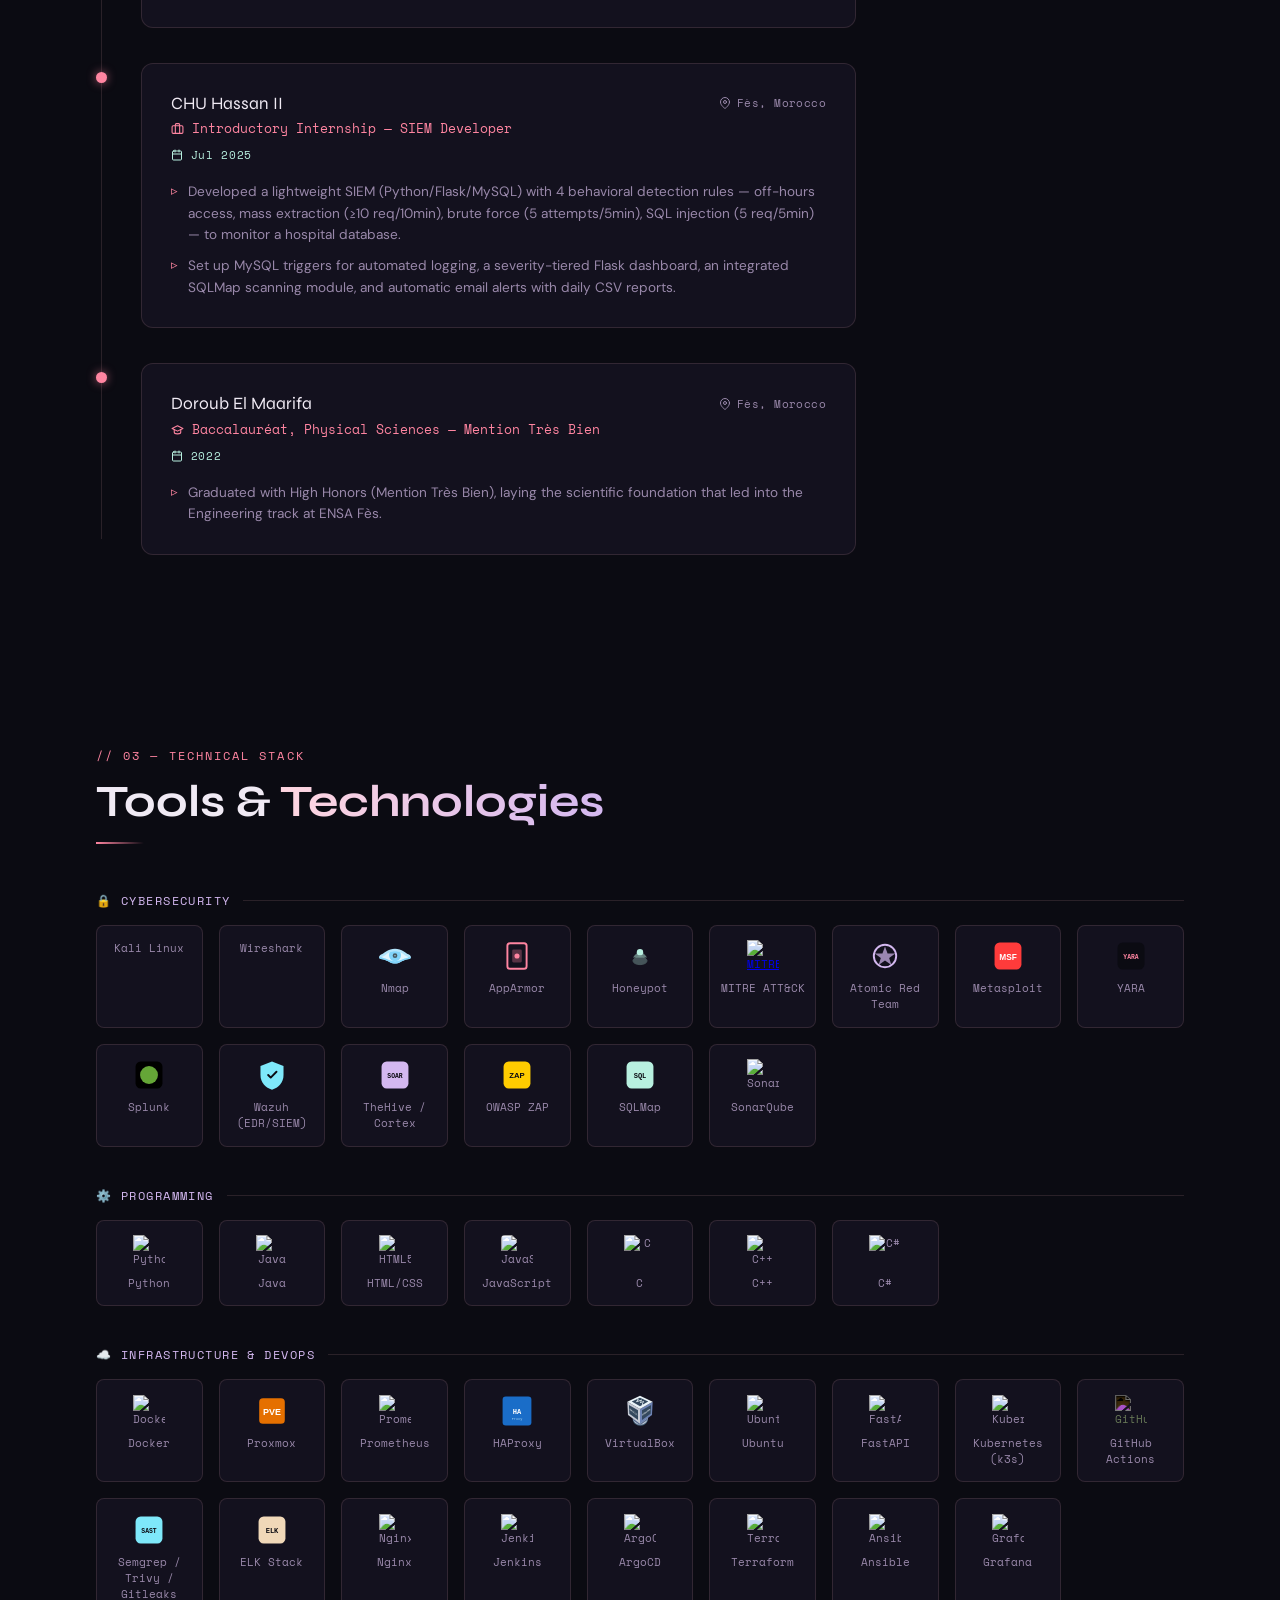
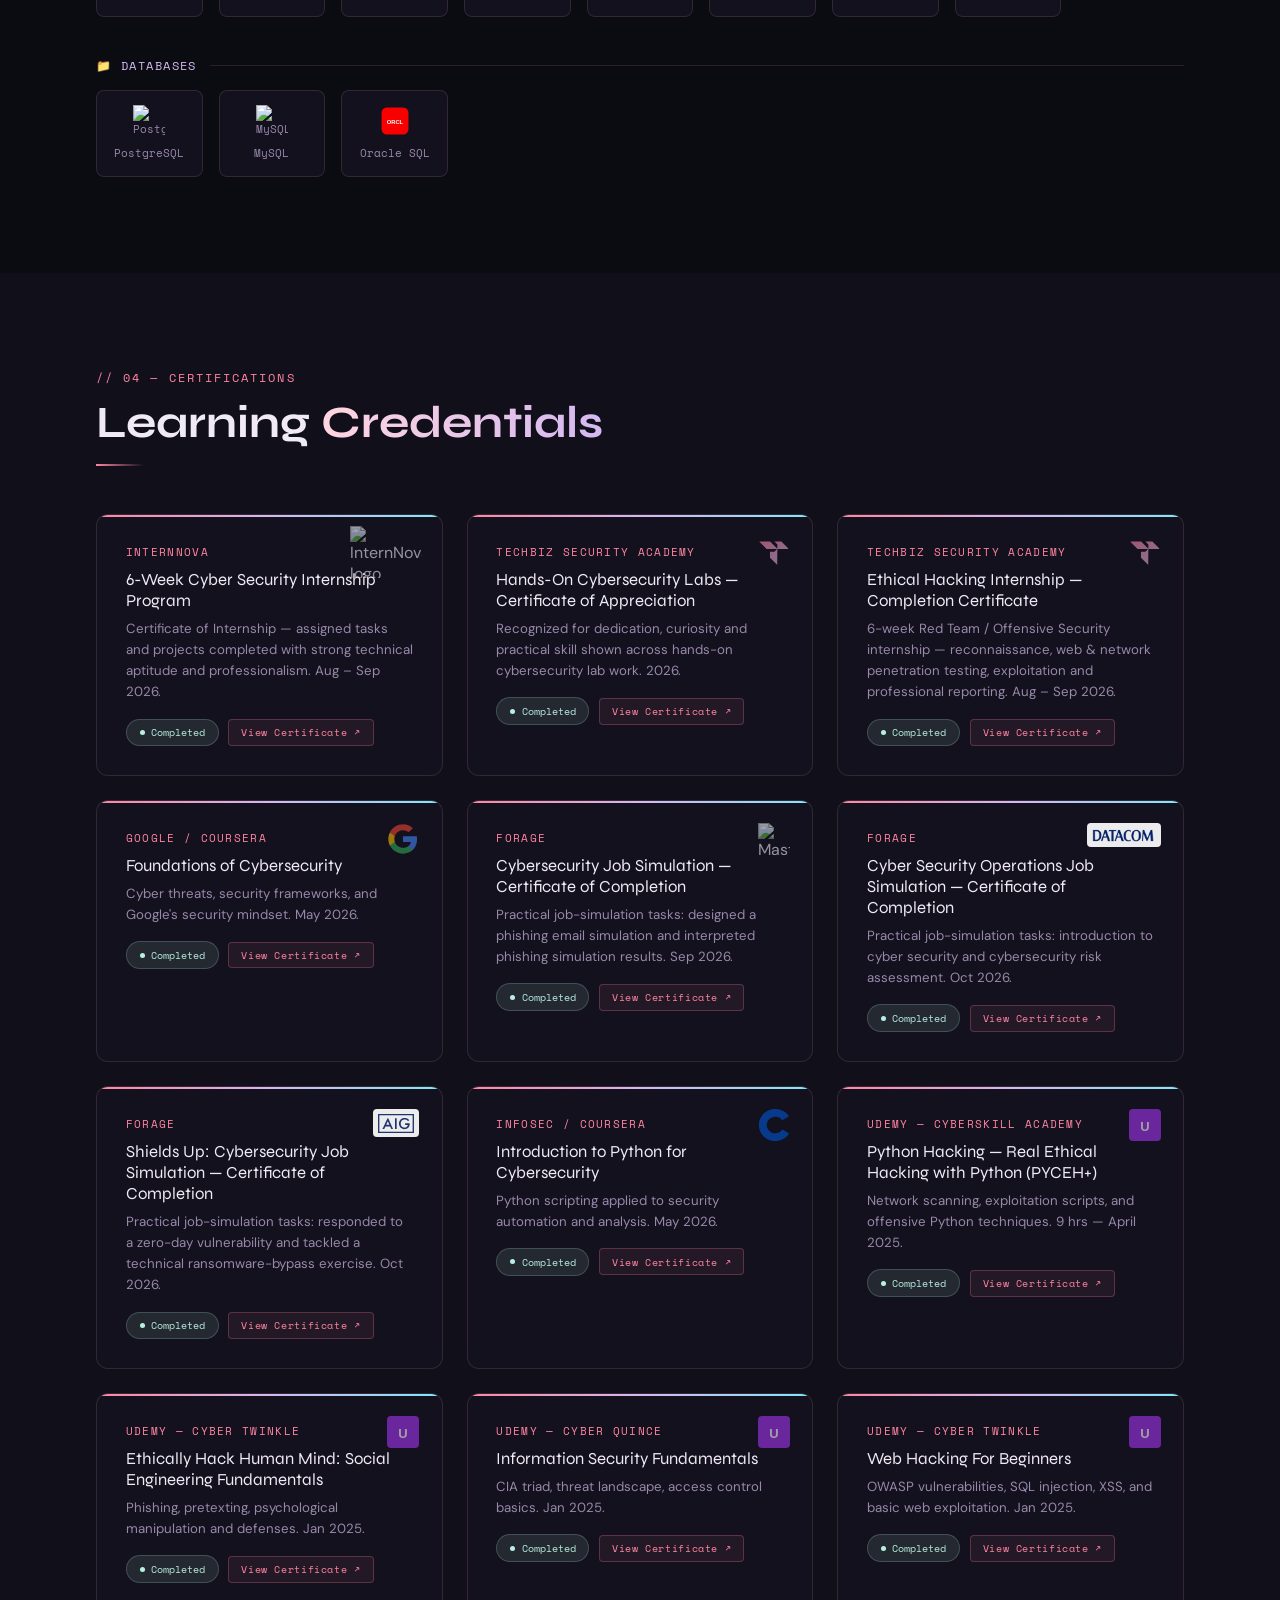
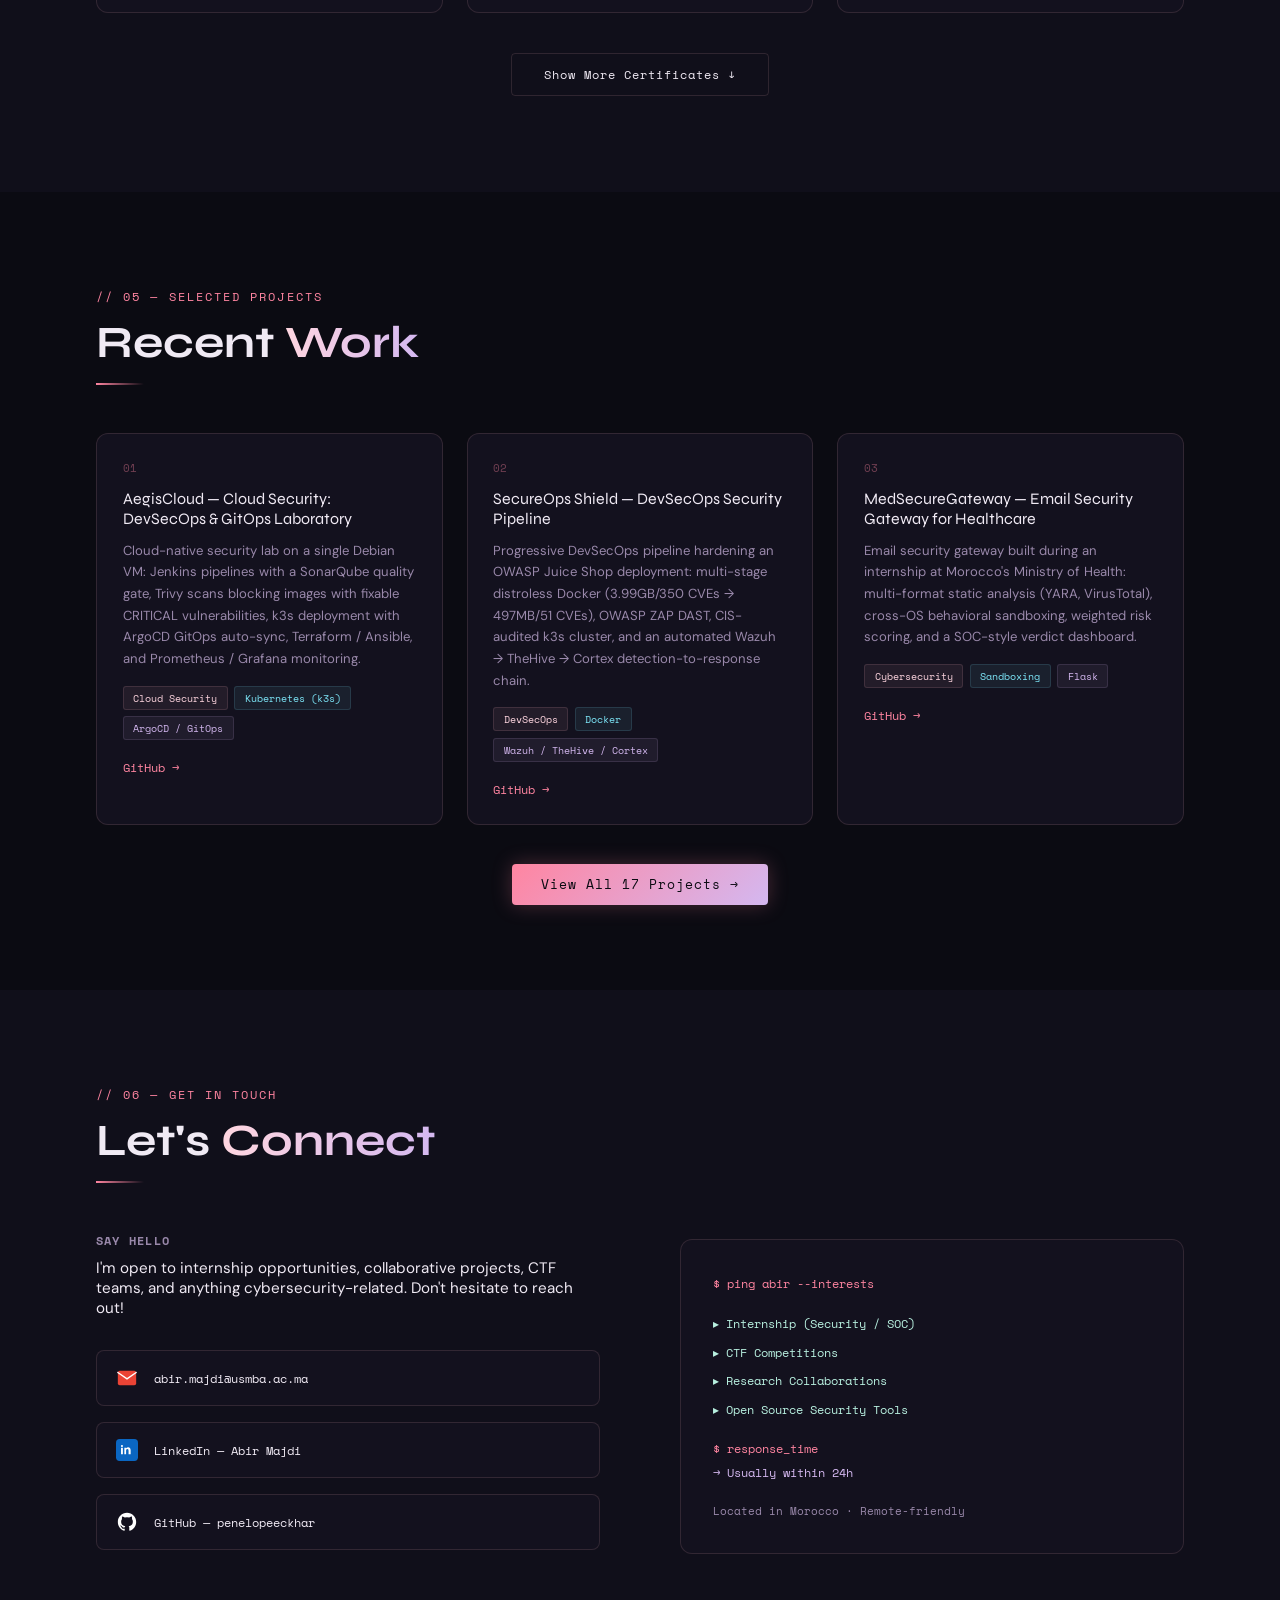
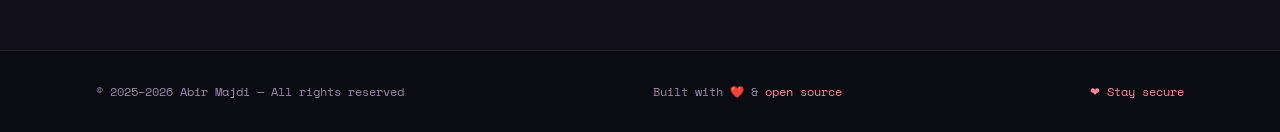
==== commit 76139882: "feat: add Aegis Cloud stack skills (Jenkins, ArgoCD, Terraform, Ansible, Grafana, SonarQube)" ====
--- a/index.htm
+++ b/index.htm
@@ -415,6 +415,7 @@
         <svg class="logo-svg" viewBox="0 0 100 100" xmlns="http://www.w3.org/2000/svg"><rect x="8" y="8" width="84" height="84" rx="16" fill="#b8f0e0"/><text x="50" y="60" text-anchor="middle" font-size="22" font-weight="bold" fill="#0b0b12" font-family="monospace">SQL</text></svg>
         SQLMap
       </div>
+      <div class="skill-chip"><img class="logo" src="https://cdn.jsdelivr.net/gh/devicons/devicon/icons/sonarqube/sonarqube-original.svg" alt="SonarQube"/>SonarQube</div>
     </div>
     <div class="skills-section-title">&#9881;&#65039; Programming</div>
     <div class="skills-grid">
@@ -459,6 +460,11 @@
         ELK Stack
       </div>
       <div class="skill-chip"><img class="logo" src="https://cdn.jsdelivr.net/gh/devicons/devicon/icons/nginx/nginx-original.svg" alt="Nginx"/>Nginx</div>
+      <div class="skill-chip"><img class="logo" src="https://cdn.jsdelivr.net/gh/devicons/devicon/icons/jenkins/jenkins-original.svg" alt="Jenkins"/>Jenkins</div>
+      <div class="skill-chip"><img class="logo" src="https://cdn.jsdelivr.net/gh/devicons/devicon/icons/argocd/argocd-original.svg" alt="ArgoCD"/>ArgoCD</div>
+      <div class="skill-chip"><img class="logo" src="https://cdn.jsdelivr.net/gh/devicons/devicon/icons/terraform/terraform-original.svg" alt="Terraform"/>Terraform</div>
+      <div class="skill-chip"><img class="logo" src="https://cdn.jsdelivr.net/gh/devicons/devicon/icons/ansible/ansible-original.svg" alt="Ansible"/>Ansible</div>
+      <div class="skill-chip"><img class="logo" src="https://cdn.jsdelivr.net/gh/devicons/devicon/icons/grafana/grafana-original.svg" alt="Grafana"/>Grafana</div>
     </div>
     <div class="skills-section-title">&#128193; Databases</div>
     <div class="skills-grid">
